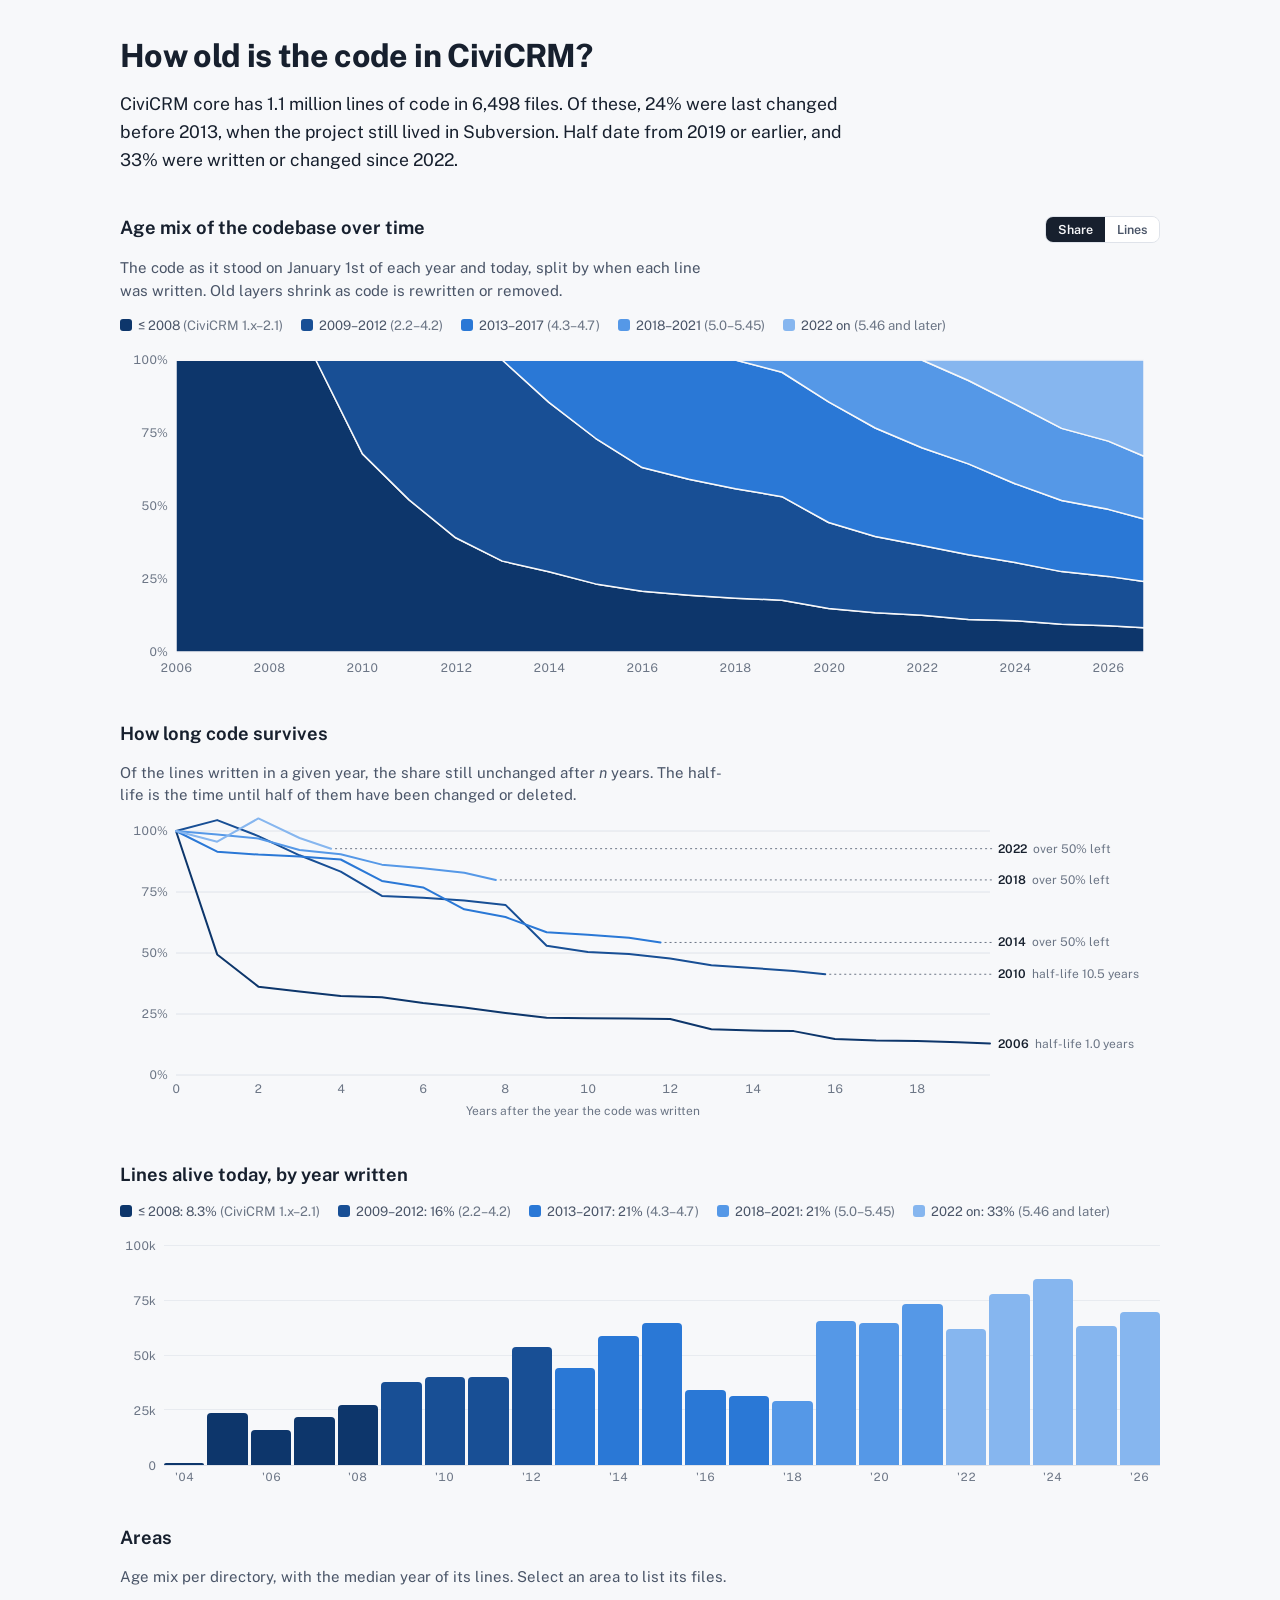
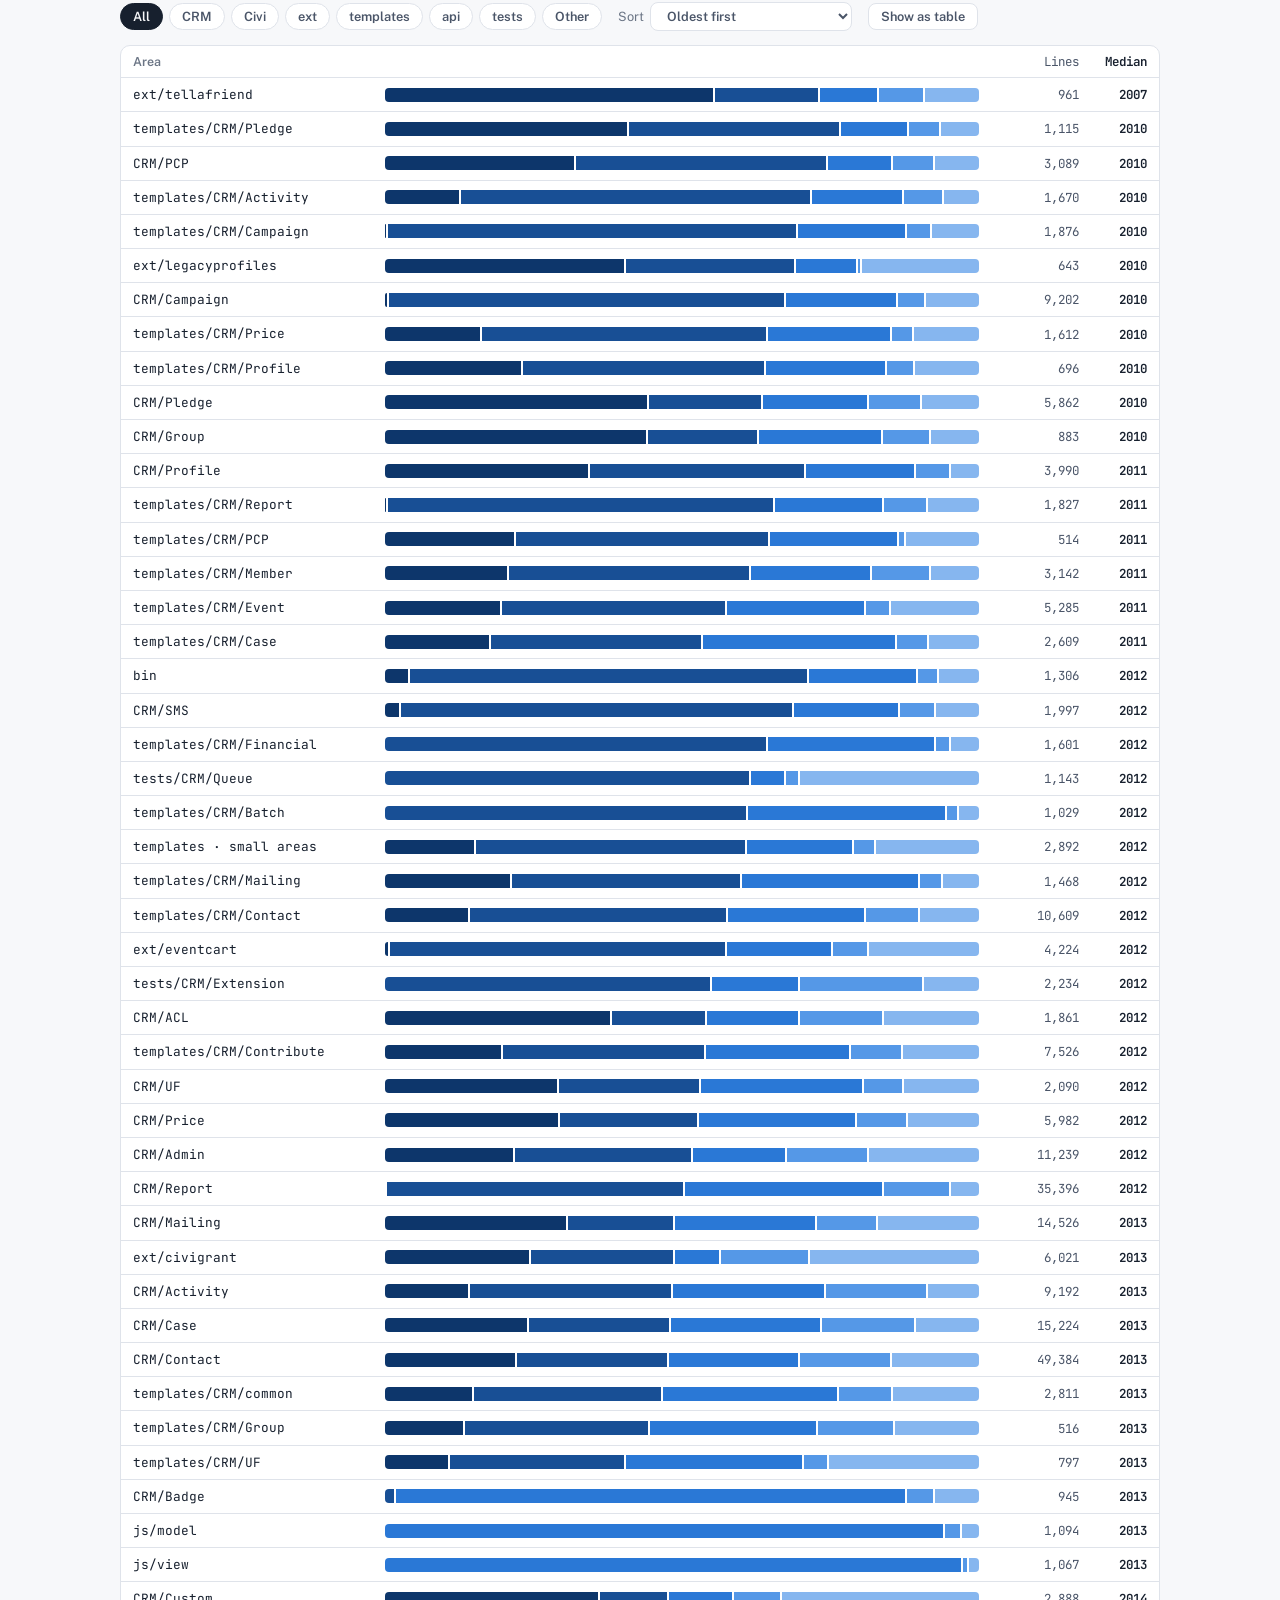
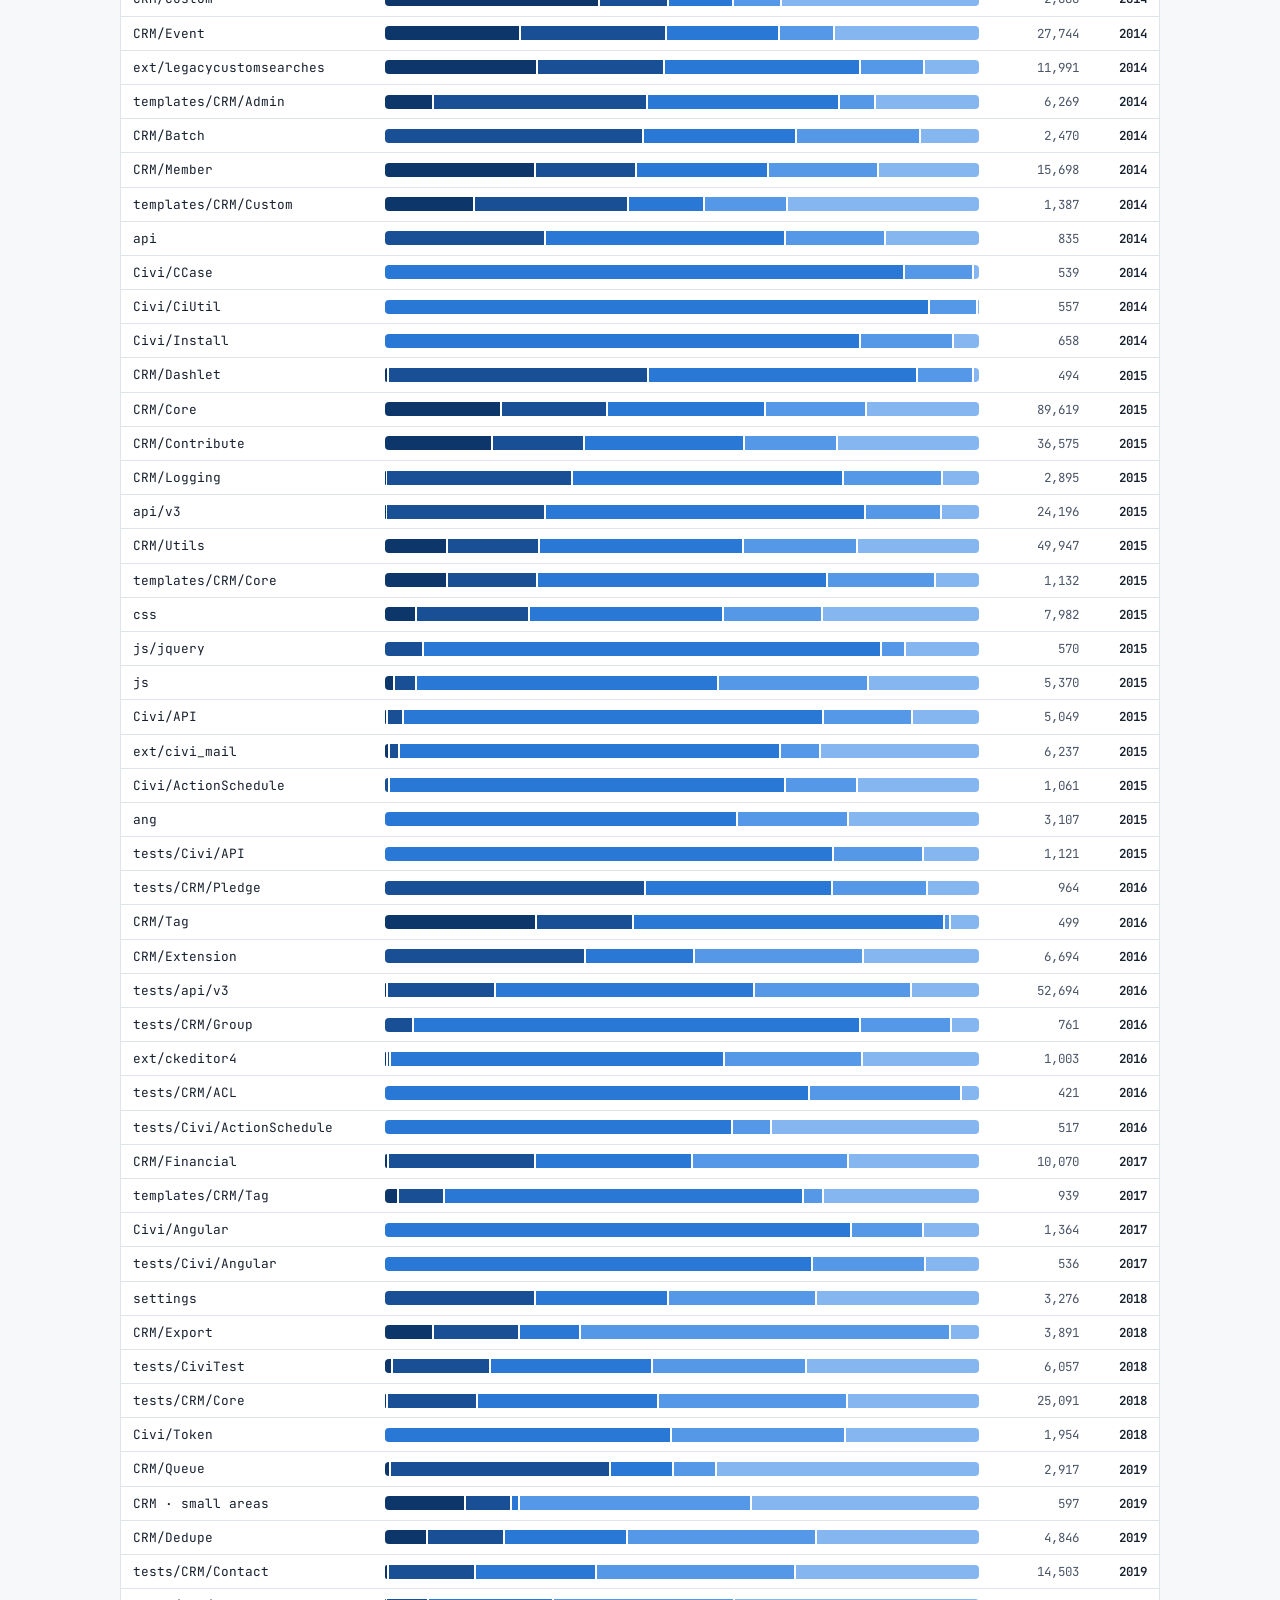
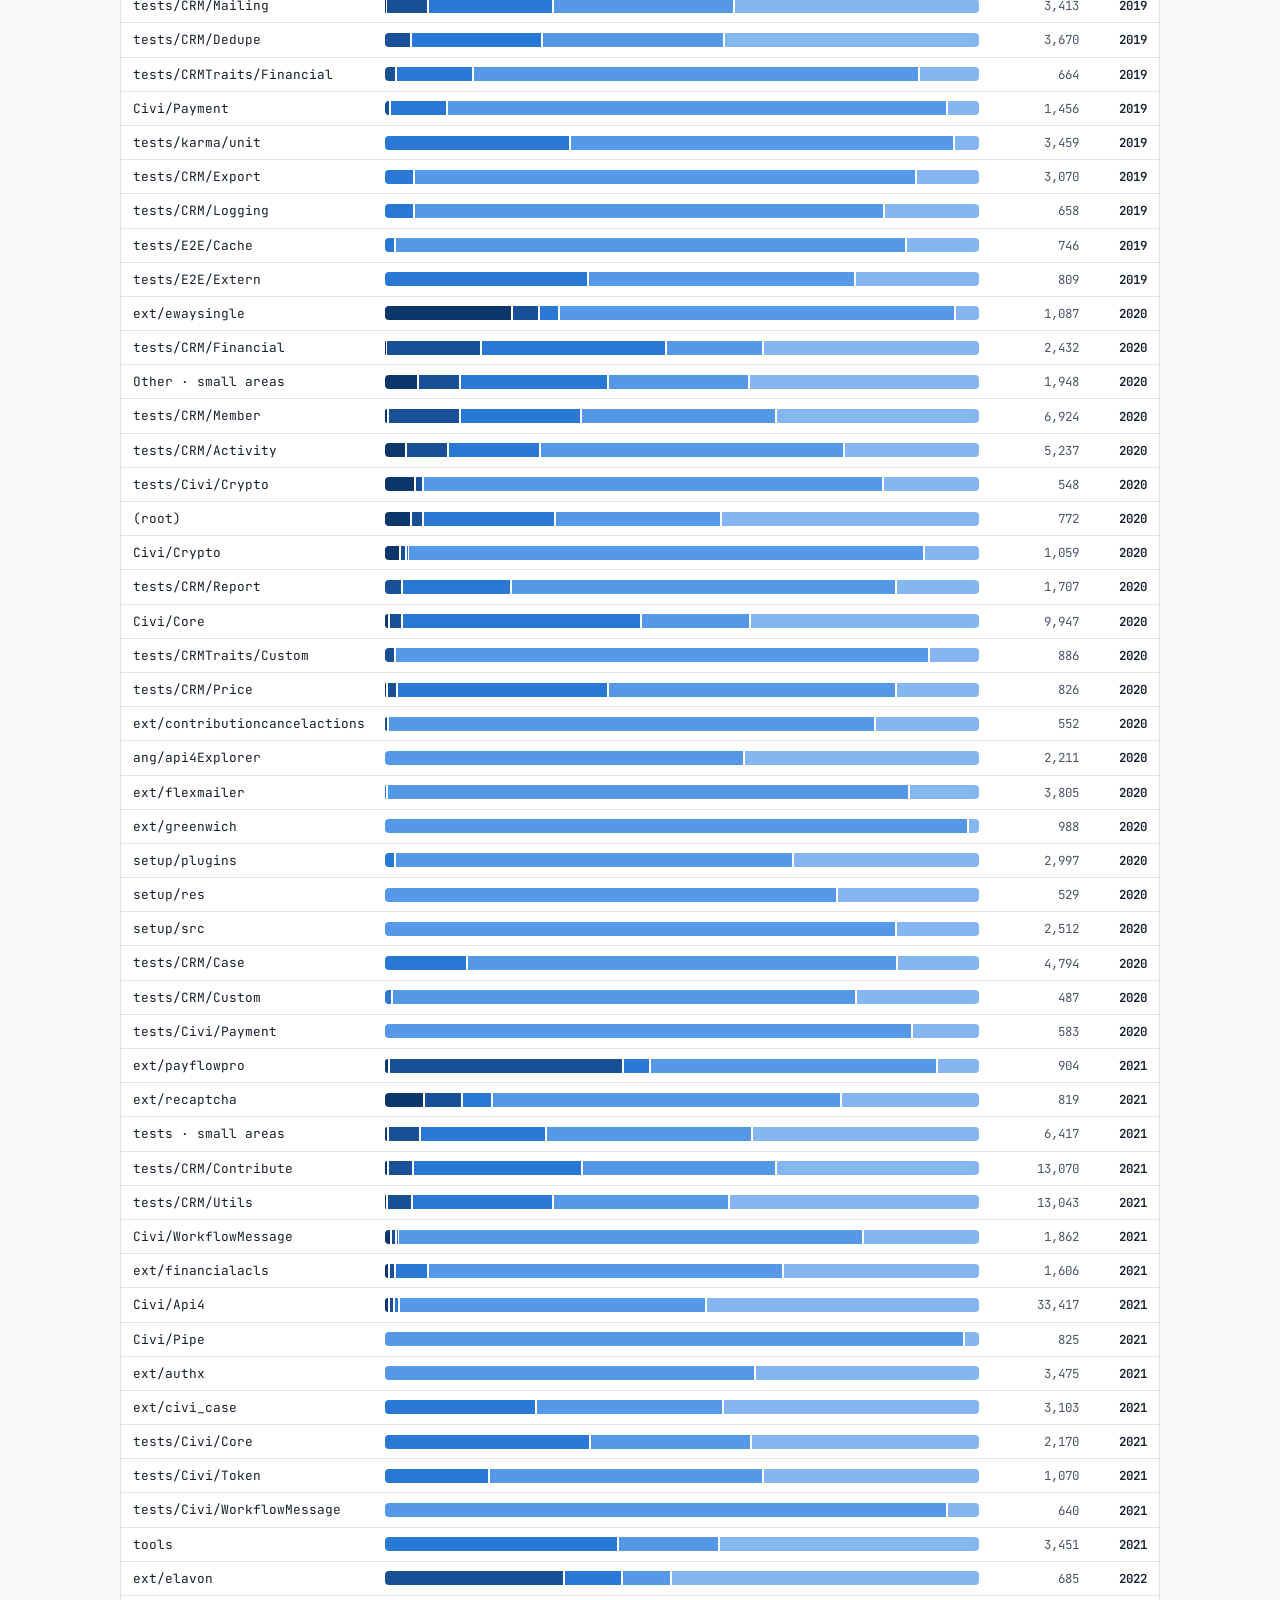
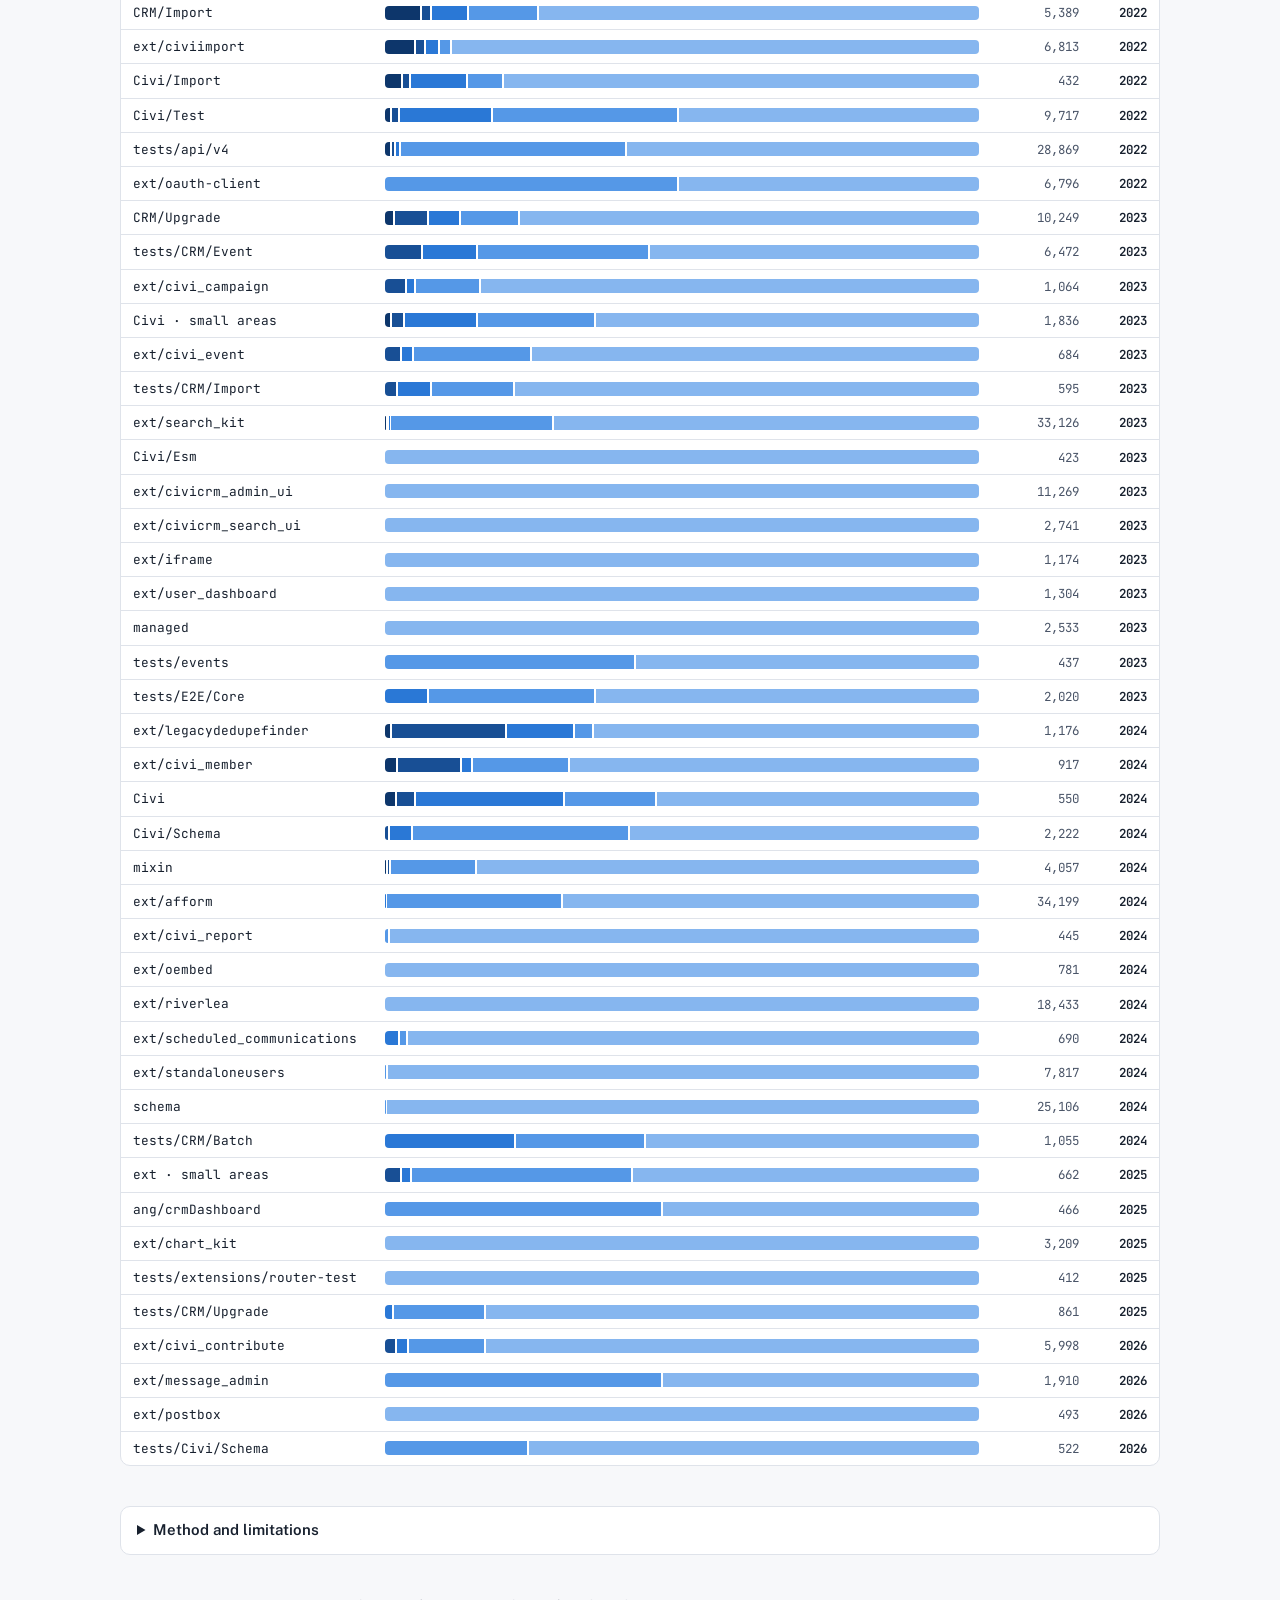
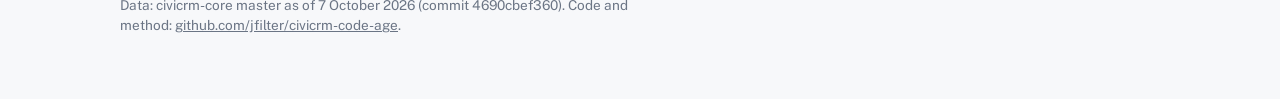
==== docs/index.html @ 92ba6876 "Exclude bundled and generated code, follow moved code, ignore version-header commits" ====
<!doctype html>
<html lang="en">
<head>
<meta charset="utf-8">
<meta name="viewport" content="width=device-width, initial-scale=1">
<title>CiviCRM Code Age</title>
<link rel="preconnect" href="https://fonts.googleapis.com">
<link rel="stylesheet" href="https://fonts.googleapis.com/css2?family=Public+Sans:wght@400;600;750&family=JetBrains+Mono:wght@400;600&display=swap">
<style>
/* Layout: one reading column; summary → age mix over time → survival → today's cohorts → per-area bars with file drilldown */
:root{
  --bg:#f7f8fa; --panel:#ffffff; --fg:#17202e; --fg2:#4a5568; --muted:#6b7585; --line:#dfe3ea; --hover:#eef2f8; --focus:#2a78d6;
  --b0:#0d366b; --b1:#184f95; --b2:#2a78d6; --b3:#5598e7; --b4:#86b6ef;
  --sans:"Public Sans",system-ui,-apple-system,"Segoe UI",sans-serif;
  --mono:"JetBrains Mono",ui-monospace,"SF Mono",Menlo,monospace;
}
@media (prefers-color-scheme:dark){:root:not([data-theme="light"]){
  --bg:#15171b; --panel:#1c1f24; --fg:#e8ebf0; --fg2:#b4bcc8; --muted:#8e97a4; --line:#30353d; --hover:#252a31; --focus:#86b6ef;
  --b0:#cde2fb; --b1:#86b6ef; --b2:#3987e5; --b3:#256abf; --b4:#184f95; color-scheme:dark}}
:root[data-theme="dark"]{
  --bg:#15171b; --panel:#1c1f24; --fg:#e8ebf0; --fg2:#b4bcc8; --muted:#8e97a4; --line:#30353d; --hover:#252a31; --focus:#86b6ef;
  --b0:#cde2fb; --b1:#86b6ef; --b2:#3987e5; --b3:#256abf; --b4:#184f95; color-scheme:dark}
*{box-sizing:border-box}
body{margin:0;background:var(--bg);color:var(--fg);font:15px/1.5 var(--sans);padding:32px 16px 64px}
main{max-width:1040px;margin:0 auto;display:grid;gap:40px}
h1{font-size:2rem;font-weight:750;letter-spacing:-.02em;margin:0;text-wrap:balance}
h2{font-size:1.15rem;font-weight:650;margin:0;text-wrap:balance}
p{margin:0;max-width:68ch;color:var(--fg2)}
.mono{font-family:var(--mono);font-size:.82rem}
header{display:grid;gap:10px}
.lede{font-size:1.1rem;line-height:1.6;color:var(--fg)}
.foot{font-size:.85rem;color:var(--muted)}
.foot a{color:inherit}
section{display:grid;gap:14px}
.sec-head{display:flex;flex-wrap:wrap;gap:10px 20px;align-items:baseline;justify-content:space-between}
.legend{display:flex;flex-wrap:wrap;gap:8px 18px;font-size:.82rem;color:var(--fg2)}
.legend i{display:inline-block;width:12px;height:12px;border-radius:3px;margin-right:6px;vertical-align:-1px}
.legend .q{color:var(--muted)}
/* svg charts */
.chart{position:relative;width:100%}
.chart svg{display:block;width:100%;height:auto;overflow:visible}
.chart text{font:12px var(--sans);font-variant-numeric:tabular-nums;fill:var(--muted)}
.chart .lab{font:600 12px var(--sans);fill:var(--fg)}
.chart .grid{stroke:var(--line);stroke-width:1}
.chart .axis{stroke:var(--line);stroke-width:1}
.chart .cross{stroke:var(--fg);stroke-width:1;opacity:.5}
.chart .hit{fill:transparent;cursor:crosshair}
.chart .hit:focus-visible{outline:none;stroke:var(--focus);stroke-width:2}
/* cohort columns */
.cols-wrap{overflow-x:auto}
.cols{display:grid;grid-template-columns:44px 1fr;min-width:560px;padding-top:10px}
.yaxis{position:relative;height:220px;font:.75rem var(--sans);font-variant-numeric:tabular-nums;color:var(--muted)}
.yaxis span{position:absolute;right:8px;transform:translateY(50%)}
.plot{position:relative;height:220px;display:flex;align-items:flex-end;gap:3px;border-bottom:1px solid var(--line)}
.plot .gl{position:absolute;left:0;right:0;border-top:1px solid var(--line);opacity:.6;pointer-events:none}
.col{flex:1;height:100%;display:flex;align-items:flex-end;position:relative}
.col div{width:100%;border-radius:4px 4px 0 0;min-height:1px}
.col:hover div,.col:focus-visible div{outline:2px solid var(--fg);outline-offset:1px}
.xaxis{grid-column:2;display:flex;gap:3px;font:.72rem var(--sans);font-variant-numeric:tabular-nums;color:var(--muted);padding-top:4px}
.xaxis span{flex:1;text-align:center}
/* controls */
.controls{display:flex;flex-wrap:wrap;gap:10px 16px;align-items:center}
.chips{display:flex;flex-wrap:wrap;gap:6px}
.chip,select,.toggle{font:600 .8rem var(--sans);border:1px solid var(--line);background:var(--panel);color:var(--fg2);border-radius:999px;padding:5px 12px;cursor:pointer}
select,.toggle{border-radius:8px}
.chip[aria-pressed="true"],.seg button[aria-pressed="true"]{background:var(--fg);color:var(--bg);border-color:var(--fg)}
.seg{display:inline-flex;border:1px solid var(--line);border-radius:8px;overflow:hidden}
.seg button{font:600 .78rem var(--sans);border:0;background:var(--panel);color:var(--fg2);padding:5px 12px;cursor:pointer}
button:focus-visible,select:focus-visible,.col:focus-visible{outline:2px solid var(--focus);outline-offset:2px}
label.ctl{font-size:.8rem;color:var(--muted);display:flex;gap:6px;align-items:center}
/* area rows */
.rows{display:grid;background:var(--panel);border:1px solid var(--line);border-radius:10px;overflow:hidden}
.row{display:grid;grid-template-columns:minmax(0,15rem) minmax(0,1fr) 5.5rem 3.5rem;gap:12px;align-items:center;padding:7px 12px;border:0;border-top:1px solid var(--line);background:none;color:inherit;font:inherit;text-align:left;cursor:pointer;width:100%}
.row:first-child{border-top:0}
.row:hover{background:var(--hover)}
.row .name{font-family:var(--mono);font-size:.8rem;overflow:hidden;text-overflow:ellipsis;white-space:nowrap}
.row .n,.row .med{font:.78rem var(--mono);color:var(--fg2);text-align:right;font-variant-numeric:tabular-nums}
.row .med{color:var(--fg);font-weight:600}
.head{cursor:default;font:600 .78rem var(--sans);color:var(--muted)}
.head:hover{background:none}
.bar{display:flex;gap:2px;height:14px;min-width:0}
.bar div{height:100%;min-width:0}
.bar div:first-child{border-radius:4px 0 0 4px}.bar div:last-child{border-radius:0 4px 4px 0}
.bar div:only-child{border-radius:4px}
.files{border-top:1px solid var(--line);padding:6px 12px 12px 24px;display:grid;gap:2px;background:var(--bg)}
.files .row{border:0;padding:3px 0;cursor:default;grid-template-columns:minmax(0,1fr) minmax(0,14rem) 5.5rem 3.5rem}
.files .row .bar{height:9px}
.files .note{font-size:.78rem;color:var(--muted);padding-top:4px}
table{border-collapse:collapse;width:100%;font-size:.82rem;background:var(--panel)}
.tbl{overflow-x:auto;border:1px solid var(--line);border-radius:10px}
th,td{padding:6px 10px;border-bottom:1px solid var(--line);text-align:right;font-variant-numeric:tabular-nums;white-space:nowrap}
th:first-child,td:first-child{text-align:left;font-family:var(--mono)}
th{font:600 .78rem var(--sans);color:var(--muted)}
#tip{position:fixed;z-index:10;pointer-events:none;background:var(--panel);color:var(--fg);border:1px solid var(--line);border-radius:8px;padding:8px 10px;font-size:.78rem;box-shadow:0 6px 24px rgb(0 0 0 / .18);max-width:300px}
#tip b{font-family:var(--mono)}
#tip .r{display:flex;justify-content:space-between;gap:14px;font-variant-numeric:tabular-nums}
#tip .r i{display:inline-block;width:9px;height:9px;border-radius:2px;margin-right:6px}
details{background:var(--panel);border:1px solid var(--line);border-radius:10px;padding:12px 16px}
summary{cursor:pointer;font-weight:600}
details ul{margin:10px 0 0;padding-left:18px;color:var(--fg2);display:grid;gap:6px;max-width:75ch}
details li{font-size:.88rem}
@media (max-width:640px){
  .row{grid-template-columns:minmax(0,1fr) 3.2rem;row-gap:4px}
  .row .bar{grid-column:1/-1;grid-row:2}
  .row .n{display:none}
  .head .bar{display:none}
  .files{padding-left:12px}
  .files .row{grid-template-columns:minmax(0,1fr) 3.2rem}
}
</style>
</head>
<body>
<main>
  <header>
    <h1>How old is the code in CiviCRM?</h1>
    <p class="lede" id="lede">Each line of CiviCRM core, dated by the year it was last changed.</p>
  </header>

  <section aria-labelledby="h-mix">
    <div class="sec-head">
      <h2 id="h-mix">Age mix of the codebase over time</h2>
      <div class="seg" role="group" aria-label="Scale">
        <button id="mix-share" aria-pressed="true">Share</button><button id="mix-abs" aria-pressed="false">Lines</button>
      </div>
    </div>
    <p>The code as it stood on January 1st of each year and today, split by when each line was written. Old layers shrink as code is rewritten or removed.</p>
    <div class="legend" id="legend-mix"></div>
    <div class="chart" id="mix"></div>
  </section>

  <section aria-labelledby="h-surv">
    <h2 id="h-surv">How long code survives</h2>
    <p>Of the lines written in a given year, the share still unchanged after <i>n</i> years. The half-life is the time until half of them have been changed or deleted.</p>
    <div class="chart" id="surv"></div>
  </section>

  <section aria-labelledby="h-cohort">
    <h2 id="h-cohort">Lines alive today, by year written</h2>
    <div class="legend" id="legend"></div>
    <div class="cols-wrap"><div class="cols" id="cols"></div></div>
  </section>

  <section aria-labelledby="h-areas">
    <h2 id="h-areas">Areas</h2>
    <p>Age mix per directory, with the median year of its lines. Select an area to list its files.</p>
    <div class="controls">
      <div class="chips" id="chips" role="group" aria-label="Area group"></div>
      <label class="ctl" for="sort">Sort
        <select id="sort">
          <option value="med">Oldest first</option>
          <option value="old">Largest share before 2013</option>
          <option value="n">Most lines</option>
          <option value="name">Name</option>
        </select>
      </label>
      <button class="toggle" id="view" aria-pressed="false">Show as table</button>
    </div>
    <div id="areas"></div>
  </section>

  <details>
    <summary>Method and limitations</summary>
    <ul id="method"></ul>
  </details>
  <p class="foot" id="foot"></p>
</main>
<div id="tip" hidden></div>

<script>
const BINS=[
  {lab:'≤ 2008',from:2004,to:2008,c:'--b0',note:'CiviCRM 1.x–2.1'},
  {lab:'2009–2012',from:2009,to:2012,c:'--b1',note:'2.2–4.2'},
  {lab:'2013–2017',from:2013,to:2017,c:'--b2',note:'4.3–4.7'},
  {lab:'2018–2021',from:2018,to:2021,c:'--b3',note:'5.0–5.45'},
  {lab:'2022 on',from:2022,to:2026,c:'--b4',note:'5.46 and later'}];
const SURV_COHORTS=[2006,2010,2014,2018,2022];
const fmt=n=>n.toLocaleString('en-US');
const pct=(a,b)=>b?(100*a/b).toLocaleString('en-US',{maximumFractionDigits:a/b<.1?1:0})+'%':'–';
const $=s=>document.querySelector(s);
const NS='http://www.w3.org/2000/svg';
const tip=$('#tip');
let Y0,STATE={group:'All',sort:'med',table:false,open:new Set(),mix:'share'};

const sum=a=>a.reduce((x,y)=>x+y,0);
function binsOf(ys){return BINS.map(b=>{let s=0;for(let y=b.from;y<=b.to;y++)s+=ys[y-Y0]||0;return s})}
function median(ys){const t=sum(ys);let acc=0;for(let i=0;i<ys.length;i++){acc+=ys[i];if(acc>=t/2)return Y0+i}return null}
function areaOf(p){
  const s=p.split('/');
  if(s[0]==='tests'){const r=s[1]==='phpunit'?s.slice(2):s.slice(1);return 'tests/'+(r.length>2?r.slice(0,2):r.slice(0,1)).join('/')}
  if(s[0]==='templates'&&s[1]==='CRM'&&s.length>3)return s.slice(0,3).join('/');
  if(s.length>2&&['CRM','Civi','ext','ang','js','api','css','xml','install','setup'].includes(s[0]))return s.slice(0,2).join('/');
  return s.length>1?s[0]:'(root)';
}
function groupOf(a){const g=a.split('/')[0];return ['CRM','Civi','ext','templates','api','tests'].includes(g)?g:'Other'}
function barHTML(bins,label){
  return '<div class="bar" aria-hidden="true">'+bins.map((v,i)=>v?`<div data-tip="${i}" data-label="${label}" style="flex:${v};background:var(${BINS[i].c})"></div>`:'').join('')+'</div>';
}
function el(tag,attrs,parent){const e=document.createElementNS(NS,tag);for(const k in attrs)e.setAttribute(k,attrs[k]);parent&&parent.appendChild(e);return e}
function showTip(html,x,y){tip.innerHTML=html;tip.hidden=false;const r=tip.getBoundingClientRect();
  tip.style.left=Math.max(8,Math.min(x+14,innerWidth-r.width-8))+'px';tip.style.top=(y+r.height+20>innerHeight?y-r.height-12:y+14)+'px'}
const swatch=i=>`<i style="background:var(${BINS[i].c})"></i>`;
const niceStep=(max,n)=>{const raw=max/n,p=10**Math.floor(Math.log10(raw));return [1,2,2.5,5,10].map(m=>m*p).find(s=>s>=raw)};

fetch('data.json').then(r=>r.json()).then(D=>{
  Y0=D.meta.y0;BINS[BINS.length-1].to=D.meta.y1;const NY=D.meta.y1-Y0+1;
  const all=Array(NY).fill(0),areas=new Map();
  for(const [p,ys] of D.files){
    ys.forEach((v,i)=>all[i]+=v);
    const a=areaOf(p);if(!areas.has(a))areas.set(a,{name:a,ys:Array(NY).fill(0),files:[]});
    const A=areas.get(a);ys.forEach((v,i)=>A.ys[i]+=v);A.files.push({p,ys});
  }
  const total=sum(all),allBins=binsOf(all);

  // intro and footer
  const asOf=new Date(D.meta.head[1]+'T00:00:00Z').toLocaleDateString('en-GB',{day:'numeric',month:'long',year:'numeric',timeZone:'UTC'});
  $('#lede').textContent=`CiviCRM core has ${(total/1e6).toLocaleString('en-US',{maximumFractionDigits:1})} million lines of code in ${fmt(D.files.length)} files. Of these, ${pct(allBins[0]+allBins[1],total)} were last changed before 2013, when the project still lived in Subversion. Half date from ${median(all)} or earlier, and ${pct(allBins[4],total)} were written or changed since 2022.`;
  $('#foot').innerHTML=`Data: civicrm-core ${D.meta.ref} as of ${asOf} (commit ${D.meta.head[0]}). Code and method: <a href="https://github.com/jfilter/civicrm-code-age">github.com/jfilter/civicrm-code-age</a>.`;
  const legend=vals=>BINS.map((b,i)=>`<span>${swatch(i)}${b.lab}${vals?': '+pct(vals[i],sum(vals)):''} <span class="q">(${b.note})</span></span>`).join('');
  $('#legend-mix').innerHTML=legend();
  $('#legend').innerHTML=legend(allBins);

  // ---- age mix over time: snapshots plus today
  const snaps=D.snapshots.map(s=>({label:s.date.slice(0,4),date:s.date,ys:s.ys})).concat([{label:'today',date:D.meta.head[1],ys:all}]);
  const dec=d=>{const [y,m,dd]=d.split('-').map(Number);return y+(m-1)/12+(dd-1)/365};
  for(const s of snaps){s.x=dec(s.date);s.bins=binsOf(s.ys);s.n=sum(s.ys)}
  function drawMix(){
    const host=$('#mix');host.innerHTML='';
    const W=Math.max(300,host.clientWidth),narrow=W<600,H=narrow?240:330,L=narrow?40:56,R=16,T=10,B=28,share=STATE.mix==='share';
    const svg=el('svg',{viewBox:`0 0 ${W} ${H}`,role:'img','aria-label':'Stacked area chart of code lines by age band at each yearly snapshot'},host);
    const x0=snaps[0].x,x1=snaps[snaps.length-1].x,X=x=>L+(x-x0)/(x1-x0)*(W-L-R);
    const maxN=Math.max(...snaps.map(s=>s.n)),top=share?1:Math.ceil(maxN/niceStep(maxN,5))*niceStep(maxN,5);
    const Y=v=>H-B-v/top*(H-B-T);
    const step=share?.25:niceStep(maxN,5);
    for(let v=0;v<=top+1e-9;v+=step){el('line',{x1:L,x2:W-R,y1:Y(v),y2:Y(v),class:'grid'},svg);
      el('text',{x:L-8,y:Y(v)+4,'text-anchor':'end'},svg).textContent=share?Math.round(v*100)+'%':(v?fmt(v/1000)+'k':'0')}
    for(let y=Math.ceil(x0);y<=Math.floor(x1);y+=narrow?5:2)el('text',{x:X(y),y:H-8,'text-anchor':'middle'},svg).textContent=y;
    const base=snaps.map(()=>0);
    BINS.forEach((b,i)=>{
      const lo=base.slice(),hi=snaps.map((s,j)=>base[j]+(share?s.bins[i]/s.n:s.bins[i]));
      const d='M'+snaps.map((s,j)=>`${X(s.x)},${Y(hi[j])}`).join('L')+'L'+snaps.map((s,j)=>`${X(s.x)},${Y(lo[j])}`).reverse().join('L')+'Z';
      el('path',{d,fill:`var(${b.c})`,stroke:'var(--bg)','stroke-width':1.5,'stroke-linejoin':'round'},svg);
      hi.forEach((v,j)=>base[j]=v)});
    const cross=el('line',{y1:T,y2:H-B,class:'cross',visibility:'hidden'},svg);
    snaps.forEach((s,j)=>{
      const a=j?(X(snaps[j-1].x)+X(s.x))/2:L,b=j<snaps.length-1?(X(s.x)+X(snaps[j+1].x))/2:W-R;
      const hit=el('rect',{x:a,y:T,width:b-a,height:H-B-T,class:'hit',tabindex:0,'aria-label':`${s.date}: ${fmt(s.n)} lines`},svg);
      const show=(cx,cy)=>{cross.setAttribute('x1',X(s.x));cross.setAttribute('x2',X(s.x));cross.setAttribute('visibility','visible');
        showTip(`<b>${s.label==='today'?'Today, '+s.date:s.date}</b><div class="r"><span>All lines</span><span>${fmt(s.n)}</span></div>`+
          BINS.map((b,i)=>({b,i})).reverse().filter(({i})=>s.bins[i]).map(({b,i})=>`<div class="r"><span>${swatch(i)}${b.lab}</span><span>${fmt(s.bins[i])} · ${pct(s.bins[i],s.n)}</span></div>`).join(''),cx,cy)};
      hit.addEventListener('pointermove',e=>show(e.clientX,e.clientY));
      hit.addEventListener('focus',()=>{const r=hit.getBoundingClientRect();show(r.left+r.width/2,r.top+40)});
      const hide=()=>{cross.setAttribute('visibility','hidden');tip.hidden=true};
      hit.addEventListener('pointerleave',hide);hit.addEventListener('blur',hide)});
  }
  for(const [id,mode] of [['#mix-share','share'],['#mix-abs','abs']])$(id).onclick=()=>{STATE.mix=mode;$('#mix-share').setAttribute('aria-pressed',mode==='share');$('#mix-abs').setAttribute('aria-pressed',mode==='abs');drawMix()};
  drawMix();

  // ---- survival: per cohort, lines still present relative to the first snapshot after the cohort year
  const curves=SURV_COHORTS.map(c=>{
    const i0=snaps.findIndex(s=>s.x>=c+1);if(i0<0)return null;
    const n0=snaps[i0].ys[c-Y0];if(!n0)return null;
    const pts=snaps.slice(i0).map(s=>({t:s.x-(c+1),v:s.ys[c-Y0]/n0,n:s.ys[c-Y0],date:s.date}));
    let half=null;for(let k=1;k<pts.length;k++)if(pts[k].v<.5){const a=pts[k-1],b=pts[k];half=a.t+(a.v-.5)/(a.v-b.v)*(b.t-a.t);break}
    return {c,n0,pts,half,bin:BINS.findIndex(b=>c>=b.from&&c<=b.to)}}).filter(Boolean);
  function drawSurv(){
    const host=$('#surv');host.innerHTML='';
    const W=Math.max(300,host.clientWidth),narrow=W<600,H=narrow?240:300,L=narrow?40:56,R=narrow?92:170,T=10,B=46,tMax=Math.max(...curves.flatMap(c=>c.pts.map(p=>p.t)));
    const svg=el('svg',{viewBox:`0 0 ${W} ${H}`,role:'img','aria-label':'Line chart of the share of each cohort still unchanged over the years'},host);
    const X=t=>L+t/tMax*(W-L-R),Y=v=>H-B-v*(H-B-T);
    for(let v=0;v<=1;v+=.25){el('line',{x1:L,x2:W-R,y1:Y(v),y2:Y(v),class:'grid'},svg);el('text',{x:L-8,y:Y(v)+4,'text-anchor':'end'},svg).textContent=v*100+'%'}
    for(let t=0;t<=tMax;t+=narrow?5:2)el('text',{x:X(t),y:H-B+18,'text-anchor':'middle'},svg).textContent=t;
    el('text',{x:(L+W-R)/2,y:H-6,'text-anchor':'middle'},svg).textContent='Years after the year the code was written';
    const ends=[];
    for(const c of curves){
      el('path',{d:'M'+c.pts.map(p=>`${X(p.t)},${Y(p.v)}`).join('L'),fill:'none',stroke:`var(${BINS[c.bin].c})`,'stroke-width':2,'stroke-linejoin':'round','stroke-linecap':'round'},svg);
      const last=c.pts[c.pts.length-1];ends.push({c,y:Y(last.v),x:X(last.t)});
      for(const p of c.pts){const dot=el('circle',{cx:X(p.t),cy:Y(p.v),r:7,class:'hit',tabindex:0,'aria-label':`${c.c} cohort on ${p.date}: ${pct(p.v,1)} left`},svg);
        const show=(x,y)=>showTip(`<b>Written in ${c.c}</b><div class="r"><span>${p.date}</span><span>${pct(p.v,1)} left</span></div><div class="r"><span>Lines</span><span>${fmt(p.n)} of ${fmt(c.n0)}</span></div>`,x,y);
        dot.addEventListener('pointermove',e=>show(e.clientX,e.clientY));dot.addEventListener('focus',()=>{const r=dot.getBoundingClientRect();show(r.left,r.top)});
        dot.addEventListener('pointerleave',()=>tip.hidden=true);dot.addEventListener('blur',()=>tip.hidden=true)}
    }
    // direct labels at line ends, nudged apart vertically
    ends.sort((a,b)=>a.y-b.y);for(let k=1;k<ends.length;k++)if(ends[k].y-ends[k-1].y<15)ends[k].y=ends[k-1].y+15;
    for(const e of ends){const lx=W-R+8;if(lx-e.x>12)el('line',{x1:e.x+4,x2:lx-4,y1:Y(e.c.pts[e.c.pts.length-1].v),y2:e.y,stroke:'var(--muted)','stroke-width':1,'stroke-dasharray':'2 3'},svg);
      const t=el('text',{x:lx,y:e.y+4,class:'lab'},svg);t.textContent=`${e.c.c}`;
      const s=el('tspan',{dx:6},t);s.textContent=e.c.half!=null?`${narrow?'':'half-life '}${e.c.half.toFixed(1)} ${narrow?'y':'years'}`:narrow?'> 50%':'over 50% left';s.setAttribute('style','font-weight:400;fill:var(--muted)')}
  }
  drawSurv();
  let lastW=0;new ResizeObserver(([e])=>{const w=Math.round(e.contentRect.width);if(w!==lastW){lastW=w;drawMix();drawSurv()}}).observe($('#mix'));

  // ---- today's cohort columns
  const max=Math.max(...all),cstep=niceStep(max,4),top=Math.ceil(max/cstep)*cstep;
  let ya='',g='';for(let v=0;v<=top;v+=cstep){ya+=`<span style="bottom:${100*v/top}%">${v?fmt(v/1000)+'k':'0'}</span>`;if(v)g+=`<div class="gl" style="bottom:${100*v/top}%"></div>`}
  const binIdx=yr=>BINS.findIndex(b=>yr>=b.from&&yr<=b.to);
  $('#cols').innerHTML=`<div class="yaxis" aria-hidden="true">${ya}</div><div class="plot" role="img" aria-label="Column chart: lines alive today by year written">${g}`+
    all.map((v,i)=>`<div class="col" tabindex="0" data-year="${Y0+i}" aria-label="${Y0+i}: ${fmt(v)} lines"><div style="height:${100*v/top}%;background:var(${BINS[binIdx(Y0+i)].c})"></div></div>`).join('')+
    `</div><div class="xaxis" aria-hidden="true">${all.map((_,i)=>`<span>${(Y0+i)%2===0?"'"+String(Y0+i).slice(2):''}</span>`).join('')}</div>`;

  // ---- areas; small ones fold into one row per group so the list stays scannable
  const MIN=400,list=[],small=new Map();
  for(const A of areas.values()){const n=sum(A.ys);
    if(n>=MIN)list.push(A);else{const g=groupOf(A.name),k=g+' · small areas';
      if(!small.has(k))small.set(k,{name:k,ys:Array(NY).fill(0),files:[],group:g});
      const S=small.get(k);A.ys.forEach((v,i)=>S.ys[i]+=v);S.files.push(...A.files)}}
  list.push(...small.values());
  for(const A of list){A.n=sum(A.ys);A.bins=binsOf(A.ys);A.med=median(A.ys);A.group=A.group||groupOf(A.name);A.old=(A.bins[0]+A.bins[1])/A.n;
    for(const f of A.files){f.n=sum(f.ys);f.bins=binsOf(f.ys);f.med=median(f.ys)}}
  const groups=['All','CRM','Civi','ext','templates','api','tests','Other'];
  $('#chips').innerHTML=groups.map(g=>`<button class="chip" data-g="${g}" aria-pressed="${g===STATE.group}">${g}</button>`).join('');
  $('#chips').onclick=e=>{const b=e.target.closest('.chip');if(!b)return;STATE.group=b.dataset.g;document.querySelectorAll('.chip').forEach(c=>c.setAttribute('aria-pressed',c===b));render()};
  $('#sort').onchange=e=>{STATE.sort=e.target.value;render()};
  $('#view').onclick=e=>{STATE.table=!STATE.table;e.target.setAttribute('aria-pressed',STATE.table);e.target.textContent=STATE.table?'Show as bars':'Show as table';render()};
  function sorted(){
    const L=list.filter(A=>STATE.group==='All'||A.group===STATE.group);
    return L.sort({med:(a,b)=>a.med-b.med||b.old-a.old,old:(a,b)=>b.old-a.old,n:(a,b)=>b.n-a.n,name:(a,b)=>a.name.localeCompare(b.name)}[STATE.sort]);
  }
  function render(){
    const L=sorted(),host=$('#areas');
    if(STATE.table){
      host.innerHTML=`<div class="tbl"><table><thead><tr><th>Area</th><th>Lines</th>${BINS.map(b=>`<th>${b.lab}</th>`).join('')}<th>Median</th></tr></thead><tbody>`+
        L.map(A=>`<tr><td>${A.name}</td><td>${fmt(A.n)}</td>${A.bins.map(v=>`<td>${pct(v,A.n)}</td>`).join('')}<td>${A.med}</td></tr>`).join('')+'</tbody></table></div>';
      return;
    }
    host.innerHTML='<div class="rows"><div class="row head" aria-hidden="true"><span>Area</span><span class="bar"></span><span class="n">Lines</span><span class="med">Median</span></div>'+
      L.map(A=>{const open=STATE.open.has(A.name);
        return `<button class="row" aria-expanded="${open}" data-a="${A.name}"><span class="name" title="${A.name}">${A.name}</span>${barHTML(A.bins,A.name)}<span class="n">${fmt(A.n)}</span><span class="med">${A.med}</span></button>`+(open?filesHTML(A):'')}).join('')+'</div>';
  }
  function filesHTML(A){
    const F=[...A.files].filter(f=>f.n).sort((a,b)=>a.med-b.med||b.n-a.n),shown=F.slice(0,60);
    return '<div class="files">'+shown.map(f=>`<div class="row"><span class="name" title="${f.p}">${f.p}</span>${barHTML(f.bins,f.p)}<span class="n">${fmt(f.n)}</span><span class="med">${f.med}</span></div>`).join('')+
      `<div class="note">${F.length>shown.length?`The ${shown.length} oldest of ${fmt(F.length)} files.`:`${fmt(F.length)} files.`}</div></div>`;
  }
  $('#areas').onclick=e=>{const r=e.target.closest('button.row');if(!r)return;const a=r.dataset.a;STATE.open.has(a)?STATE.open.delete(a):STATE.open.add(a);render();
    const again=document.querySelector(`button.row[data-a="${CSS.escape(a)}"]`);again&&again.focus()};
  render();

  // tooltips for bar segments and cohort columns
  const lookup=label=>{for(const A of list){if(A.name===label)return A;const f=A.files.find(f=>f.p===label);if(f)return f}};
  document.addEventListener('pointermove',e=>{
    const seg=e.target.closest('[data-tip]'),col=e.target.closest('.col');
    if(seg){const O=lookup(seg.dataset.label),i=+seg.dataset.tip,b=BINS[i];
      const yrs=[];for(let y=b.from;y<=b.to;y++)if(O.ys[y-Y0])yrs.push(`<div class="r"><span>${y}</span><span>${fmt(O.ys[y-Y0])}</span></div>`);
      showTip(`<b>${seg.dataset.label}</b><div class="r" style="margin-top:4px"><span>${swatch(i)}${b.lab}</span><span>${fmt(O.bins[i])} · ${pct(O.bins[i],O.n)}</span></div>${yrs.join('')}`,e.clientX,e.clientY)}
    else if(col){const yr=+col.dataset.year;showTip(`<b>${yr}</b><div class="r"><span>Lines</span><span>${fmt(all[yr-Y0])}</span></div><div class="r"><span>Share</span><span>${pct(all[yr-Y0],total)}</span></div>`,e.clientX,e.clientY)}
    else if(!e.target.closest('.hit'))tip.hidden=true});
  document.addEventListener('focusin',e=>{const col=e.target.closest('.col');if(!col)return;const r=col.getBoundingClientRect(),yr=+col.dataset.year;
    showTip(`<b>${yr}</b><div class="r"><span>Lines</span><span>${fmt(all[yr-Y0])}</span></div>`,r.left,r.top-40)});
  document.addEventListener('focusout',e=>{if(e.target.closest('.col'))tip.hidden=true});

  // method
  $('#method').innerHTML=[
    `<span class="mono">git blame -w -C</span> on <span class="mono">${D.meta.ref}</span> for ${fmt(D.files.length)} files (PHP, Smarty, JS/TS, HTML, CSS/SCSS). A line's year is the author date of the commit that last changed it, so a 2008 line edited by one character in 2023 counts as 2023. Code moved between files keeps its age when its source file changed in the same commit, as in splits and renames; a copy out of an untouched file counts as new.`,
    `The age mix over time repeats the same blame on the last commit before January 1st of every year from ${D.snapshots.length?D.snapshots[0].date.slice(0,4):'–'}.`,
    `civicrm-core's git history starts on 2013-02-28 with "Import from SVN". The older history comes from the archive <span class="mono">civicrm/civicrm-svn</span> (branch master), grafted under the import commit. Its tip differs from the import by 57 lines.`,
    `SVN branches appear as "svn merge" commits, so work from feature and release branches counts with the merge date, weeks to months after it was written.`,
    `Excluded: data and generated code (<span class="mono">sql/</span>, <span class="mono">xml/templates/</span>, <span class="mono">DAO/</span> directories, civix and schema-structure files, JSON, minified files), in SVN-era snapshots the CMS modules and design mockups that left the repository by 2013 (<span class="mono">drupal/</span>, <span class="mono">joomla/</span>, <span class="mono">WordPress/</span>, <span class="mono">standalone/</span>, <span class="mono">mockups/</span>, and similar), and bundled third-party code: <span class="mono">packages/</span> and <span class="mono">PEAR/</span>, the jscalendar date picker in <span class="mono">js/</span> until 2009 and a SugarCRM serializer in <span class="mono">extern/</span>. Files with third-party licence headers that remain make up about 0.2% of today's lines. <a href="https://github.com/jfilter/civicrm-code-age#excluded-bundled-code">Full list with sizes</a>.`,
    `Code imported from other repositories counts with its import date: APIv4 2019, civicrm-setup 2020, Flexmailer 2020, RiverLea 2022 and the schema conversion to <span class="mono">*.entityType.php</span> 2024. These areas look younger than they are.`,
    `Survival counts a line as gone once it is changed or deleted. A cohort's starting size is its line count on the January 1st after its year. The 2006 cohort drops sharply in 2007, when the Quest code (about 50,000 changed lines) moved to its own repository.`,
    `Areas below ${fmt(MIN)} lines are folded into one "small areas" row per group.`,
    `${D.meta.ignored.length} mechanical mass commits (reformatting, short array syntax, licence, copyright and version headers, type hints, phpcs) are skipped with <span class="mono">--ignore-revs</span>, so their lines count for the commit before:<ul>`+[...D.meta.ignored].sort((a,b)=>a[1].localeCompare(b[1])).map(([h,d,s])=>`<li><span class="mono">${h}</span> ${d} ${s.replace(/</g,'&lt;')}</li>`).join('')+'</ul>'
  ].map(t=>`<li>${t}</li>`).join('');
}).catch(err=>{$('#areas').innerHTML=`<p>The data could not be loaded: ${err.message}</p>`});
</script>
</body>
</html>
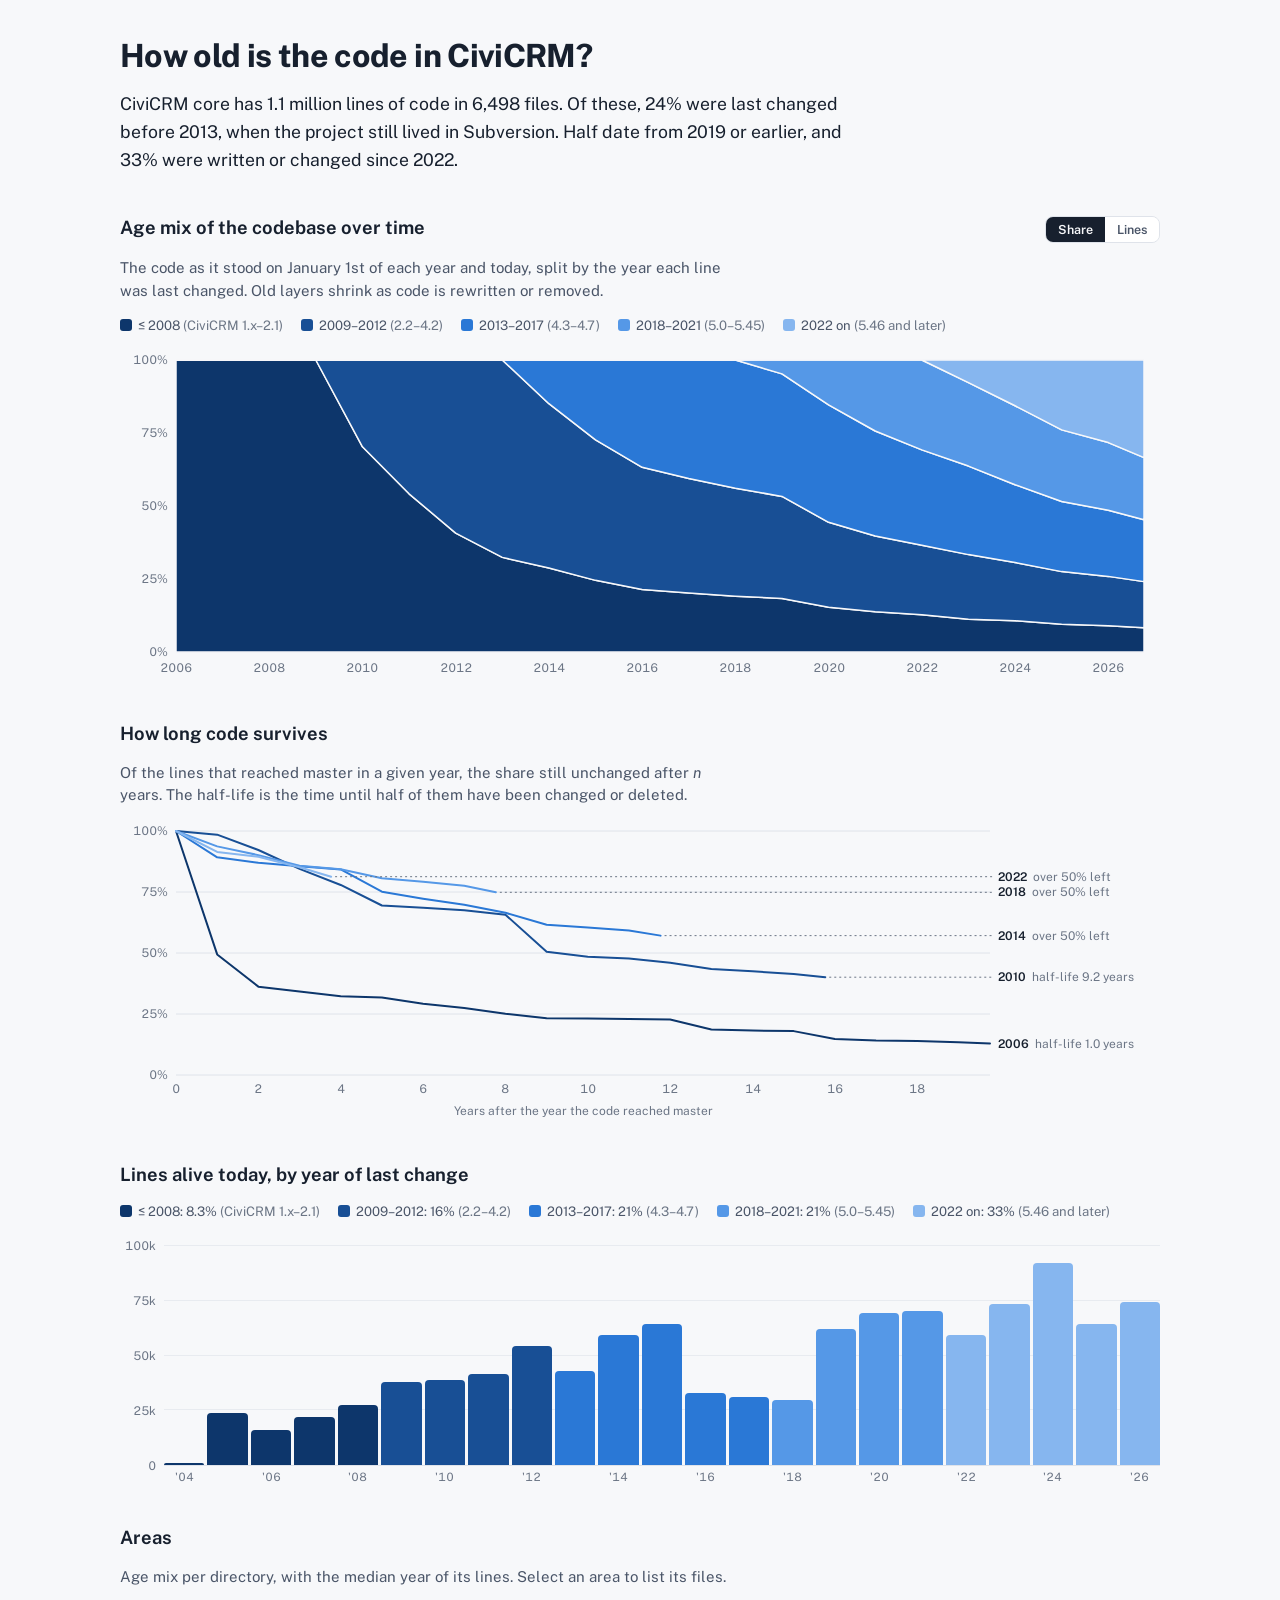
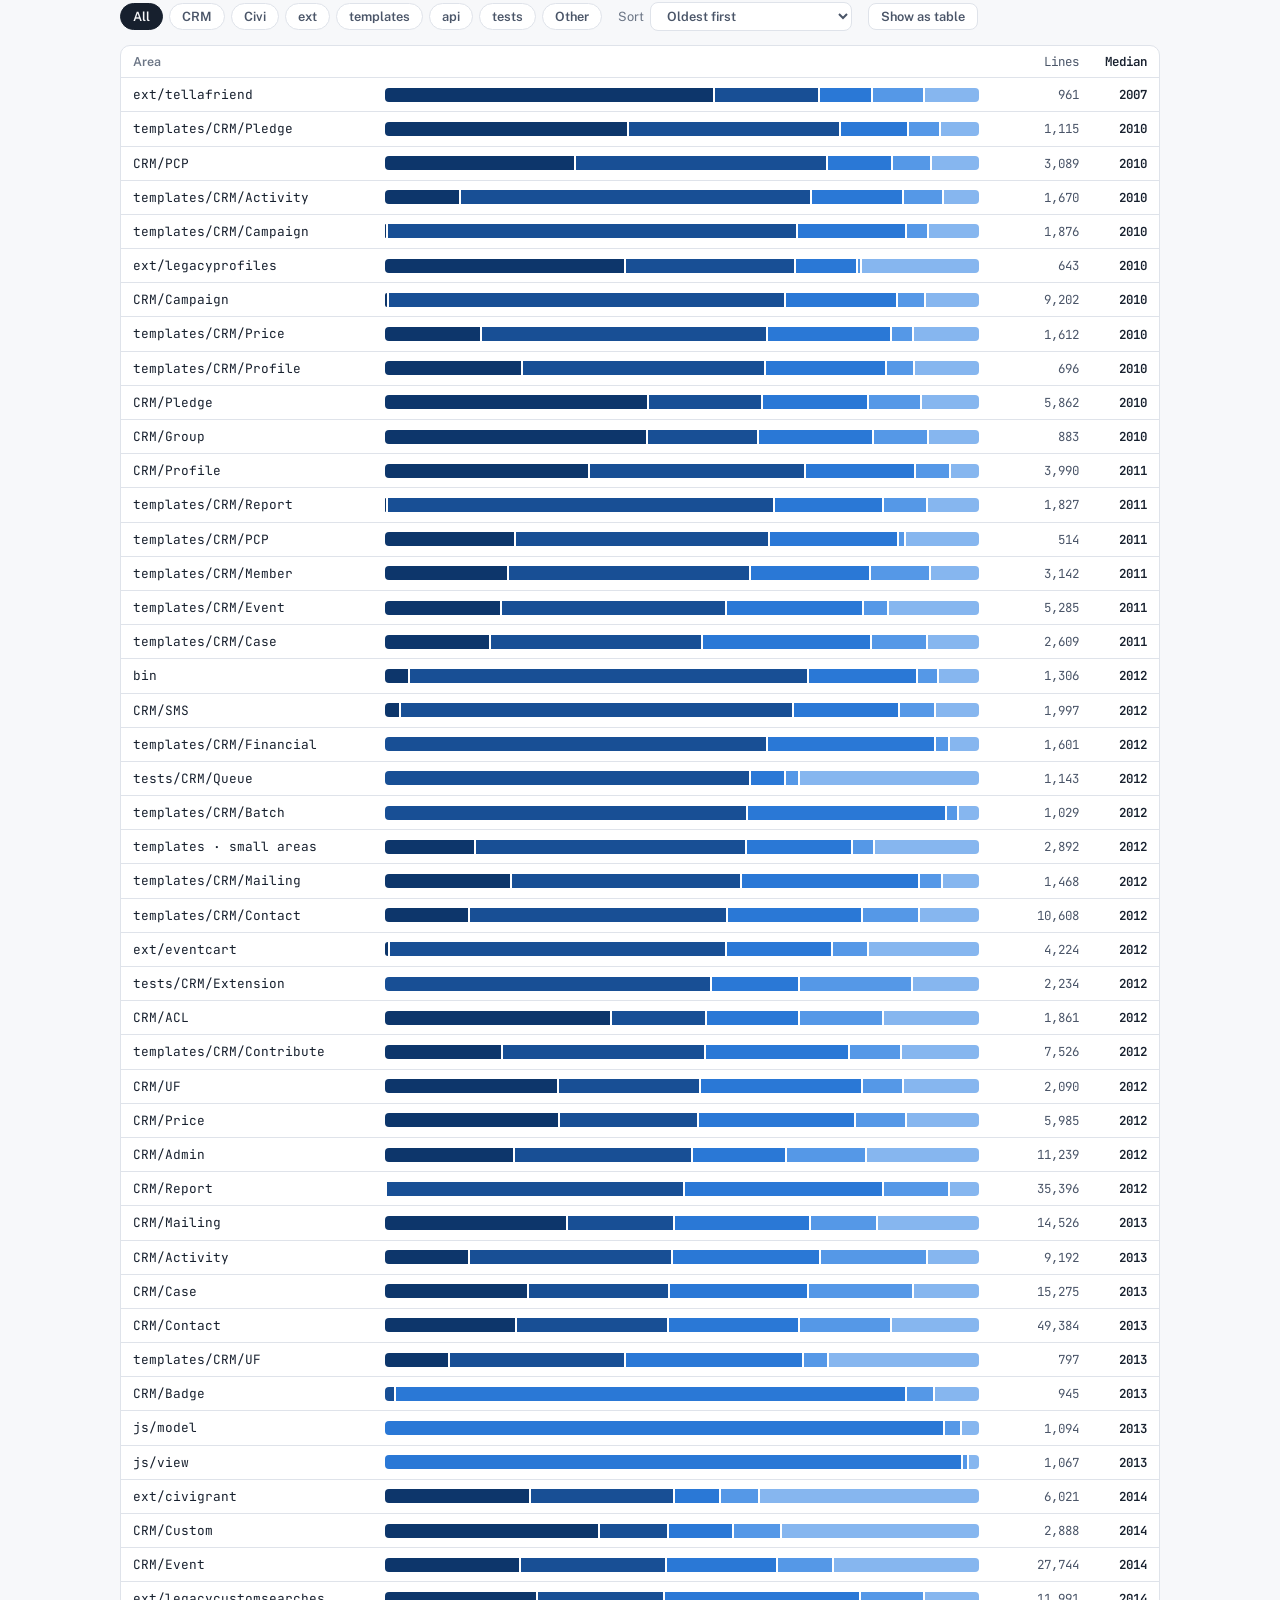
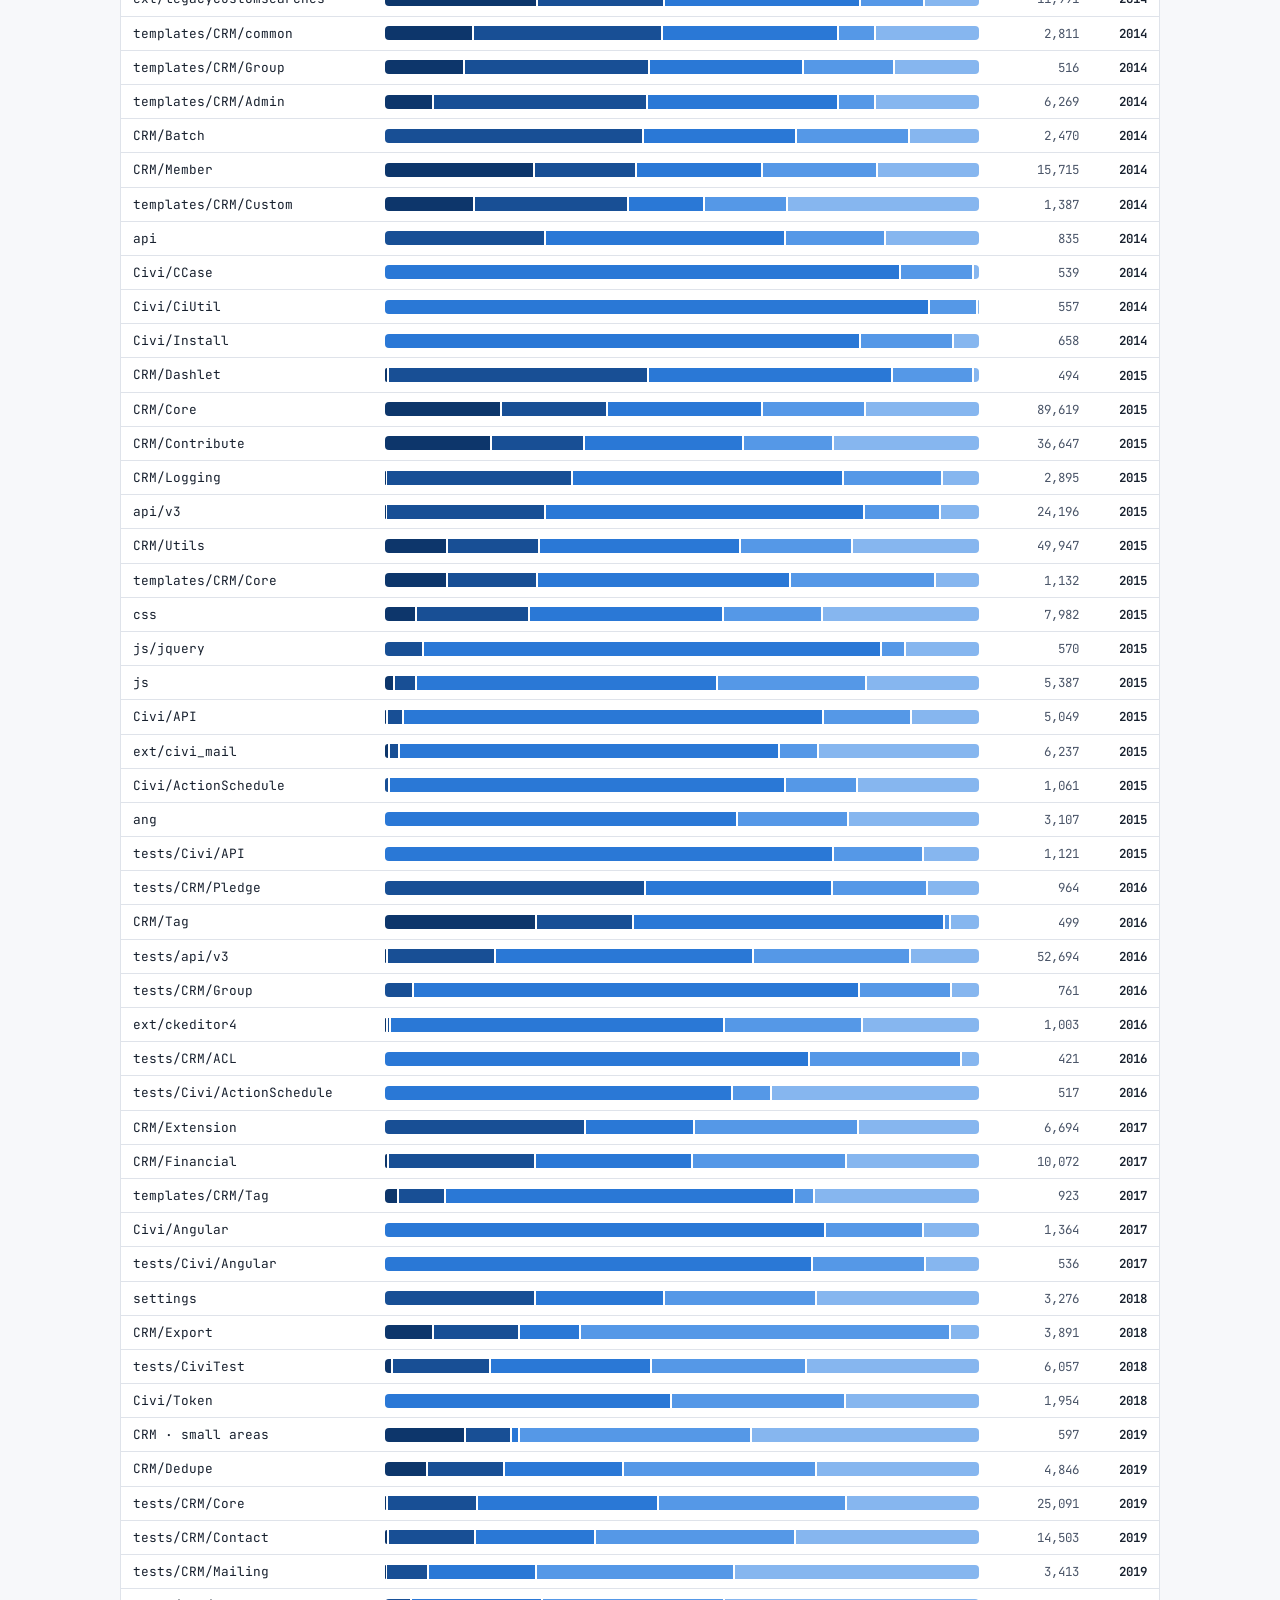
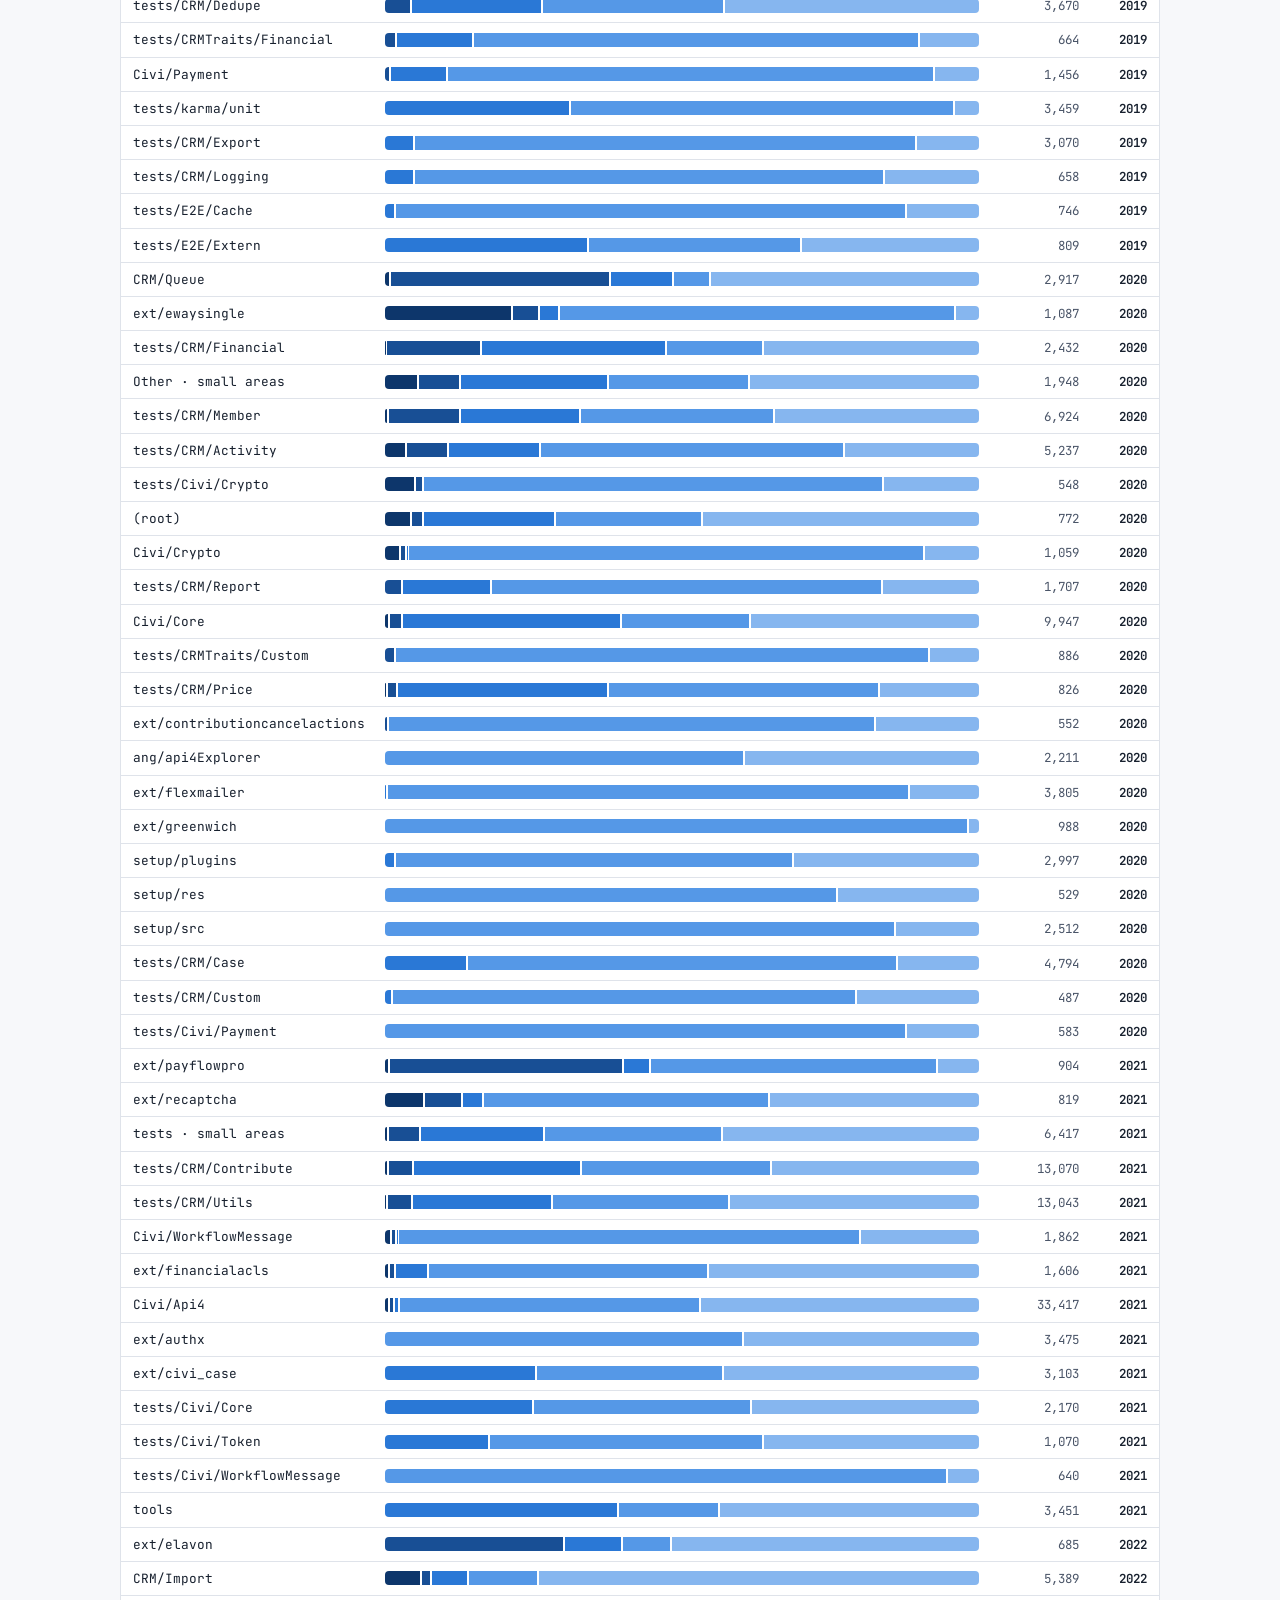
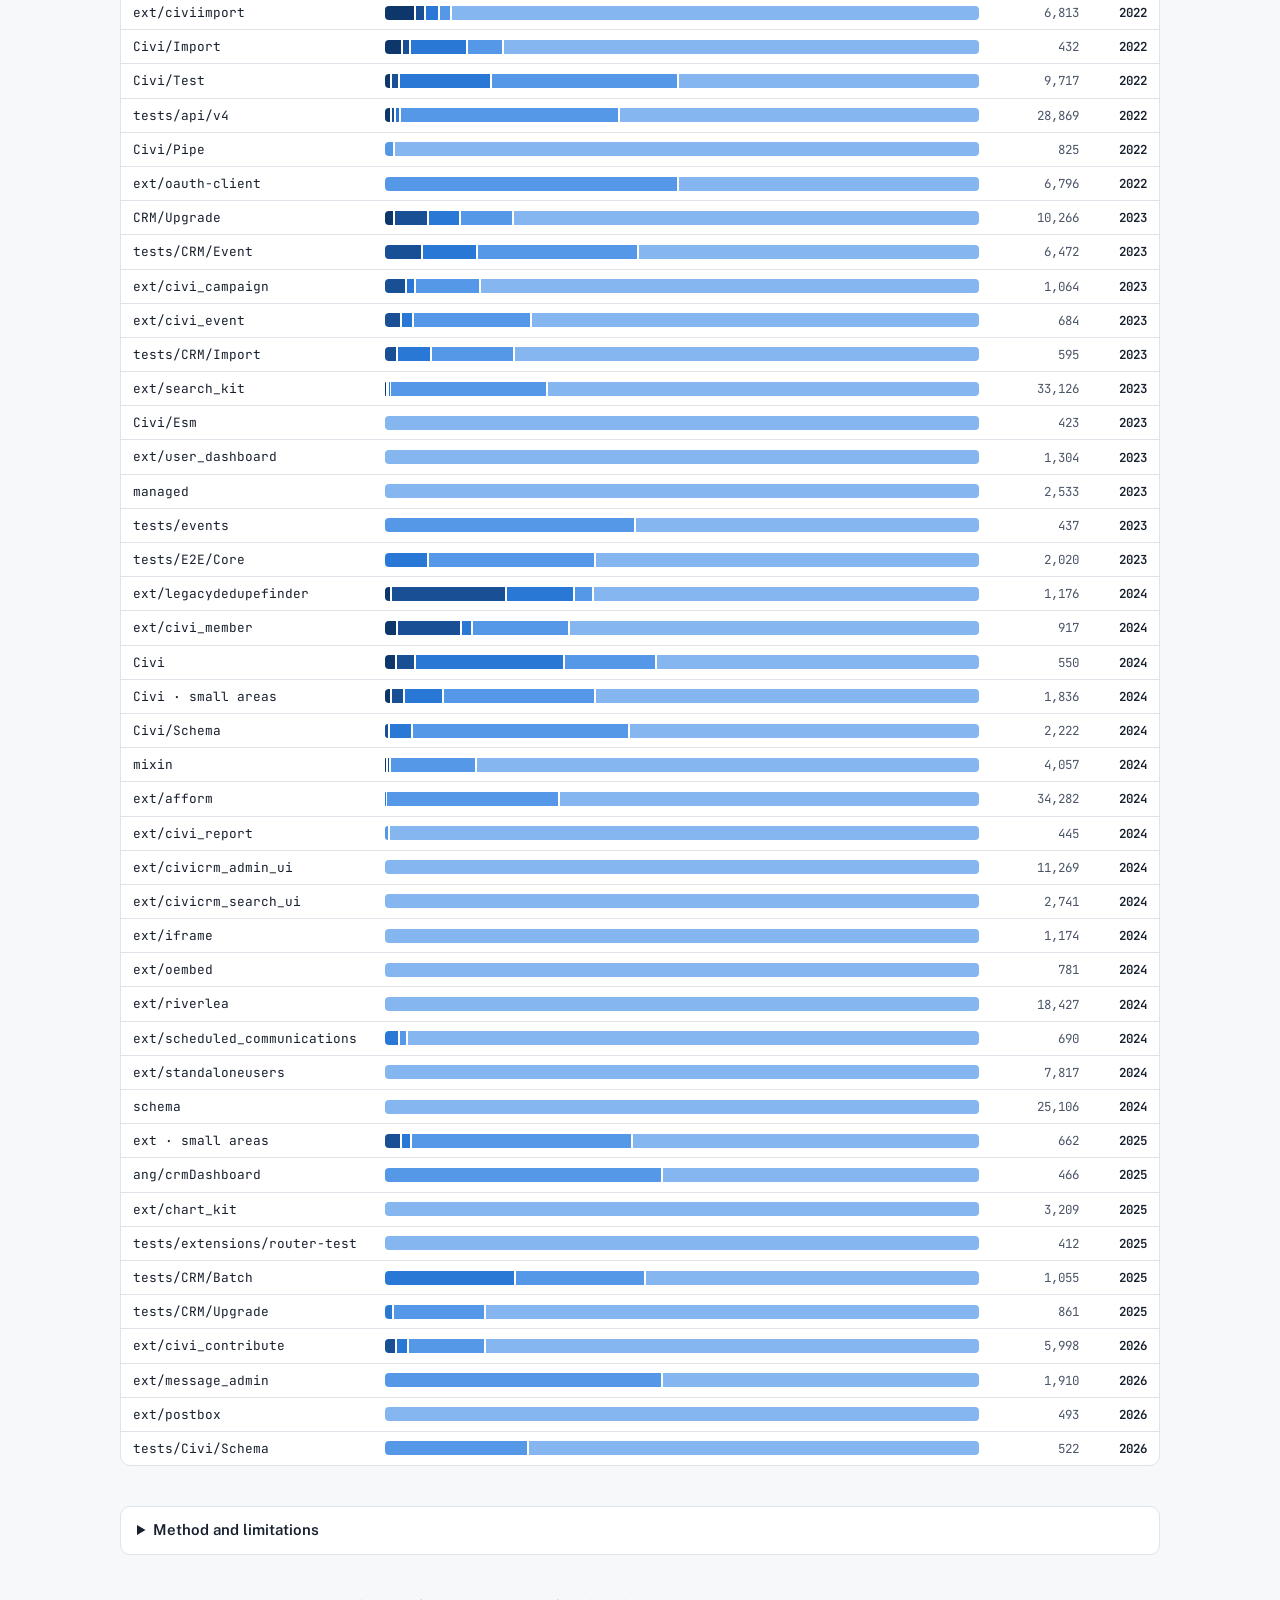
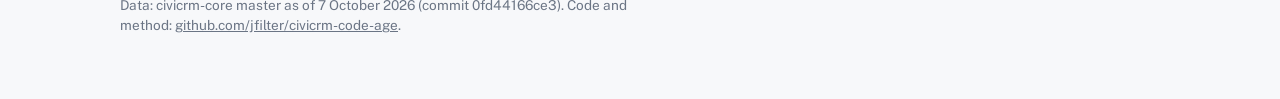
==== commit c2f0e97d: "Date lines by their merge into master, cache blame results, exclude upgrade template copies" ====
--- a/docs/index.html
+++ b/docs/index.html
@@ -123,19 +123,19 @@
         <button id="mix-share" aria-pressed="true">Share</button><button id="mix-abs" aria-pressed="false">Lines</button>
       </div>
     </div>
-    <p>The code as it stood on January 1st of each year and today, split by when each line was written. Old layers shrink as code is rewritten or removed.</p>
+    <p>The code as it stood on January 1st of each year and today, split by the year each line was last changed. Old layers shrink as code is rewritten or removed.</p>
     <div class="legend" id="legend-mix"></div>
     <div class="chart" id="mix"></div>
   </section>
 
   <section aria-labelledby="h-surv">
     <h2 id="h-surv">How long code survives</h2>
-    <p>Of the lines written in a given year, the share still unchanged after <i>n</i> years. The half-life is the time until half of them have been changed or deleted.</p>
+    <p>Of the lines that reached master in a given year, the share still unchanged after <i>n</i> years. The half-life is the time until half of them have been changed or deleted.</p>
     <div class="chart" id="surv"></div>
   </section>
 
   <section aria-labelledby="h-cohort">
-    <h2 id="h-cohort">Lines alive today, by year written</h2>
+    <h2 id="h-cohort">Lines alive today, by year of last change</h2>
     <div class="legend" id="legend"></div>
     <div class="cols-wrap"><div class="cols" id="cols"></div></div>
   </section>
@@ -255,7 +255,7 @@
   for(const [id,mode] of [['#mix-share','share'],['#mix-abs','abs']])$(id).onclick=()=>{STATE.mix=mode;$('#mix-share').setAttribute('aria-pressed',mode==='share');$('#mix-abs').setAttribute('aria-pressed',mode==='abs');drawMix()};
   drawMix();
 
-  // ---- survival: per cohort, lines still present relative to the first snapshot after the cohort year
+  // ---- survival: per cohort of lines that reached master in a year, share left relative to the next January
   const curves=SURV_COHORTS.map(c=>{
     const i0=snaps.findIndex(s=>s.x>=c+1);if(i0<0)return null;
     const n0=snaps[i0].ys[c-Y0];if(!n0)return null;
@@ -269,13 +269,13 @@
     const X=t=>L+t/tMax*(W-L-R),Y=v=>H-B-v*(H-B-T);
     for(let v=0;v<=1;v+=.25){el('line',{x1:L,x2:W-R,y1:Y(v),y2:Y(v),class:'grid'},svg);el('text',{x:L-8,y:Y(v)+4,'text-anchor':'end'},svg).textContent=v*100+'%'}
     for(let t=0;t<=tMax;t+=narrow?5:2)el('text',{x:X(t),y:H-B+18,'text-anchor':'middle'},svg).textContent=t;
-    el('text',{x:(L+W-R)/2,y:H-6,'text-anchor':'middle'},svg).textContent='Years after the year the code was written';
+    el('text',{x:(L+W-R)/2,y:H-6,'text-anchor':'middle'},svg).textContent='Years after the year the code reached master';
     const ends=[];
     for(const c of curves){
       el('path',{d:'M'+c.pts.map(p=>`${X(p.t)},${Y(p.v)}`).join('L'),fill:'none',stroke:`var(${BINS[c.bin].c})`,'stroke-width':2,'stroke-linejoin':'round','stroke-linecap':'round'},svg);
       const last=c.pts[c.pts.length-1];ends.push({c,y:Y(last.v),x:X(last.t)});
       for(const p of c.pts){const dot=el('circle',{cx:X(p.t),cy:Y(p.v),r:7,class:'hit',tabindex:0,'aria-label':`${c.c} cohort on ${p.date}: ${pct(p.v,1)} left`},svg);
-        const show=(x,y)=>showTip(`<b>Written in ${c.c}</b><div class="r"><span>${p.date}</span><span>${pct(p.v,1)} left</span></div><div class="r"><span>Lines</span><span>${fmt(p.n)} of ${fmt(c.n0)}</span></div>`,x,y);
+        const show=(x,y)=>showTip(`<b>Reached master in ${c.c}</b><div class="r"><span>${p.date}</span><span>${pct(p.v,1)} left</span></div><div class="r"><span>Lines</span><span>${fmt(p.n)} of ${fmt(c.n0)}</span></div>`,x,y);
         dot.addEventListener('pointermove',e=>show(e.clientX,e.clientY));dot.addEventListener('focus',()=>{const r=dot.getBoundingClientRect();show(r.left,r.top)});
         dot.addEventListener('pointerleave',()=>tip.hidden=true);dot.addEventListener('blur',()=>tip.hidden=true)}
     }
@@ -292,7 +292,7 @@
   const max=Math.max(...all),cstep=niceStep(max,4),top=Math.ceil(max/cstep)*cstep;
   let ya='',g='';for(let v=0;v<=top;v+=cstep){ya+=`<span style="bottom:${100*v/top}%">${v?fmt(v/1000)+'k':'0'}</span>`;if(v)g+=`<div class="gl" style="bottom:${100*v/top}%"></div>`}
   const binIdx=yr=>BINS.findIndex(b=>yr>=b.from&&yr<=b.to);
-  $('#cols').innerHTML=`<div class="yaxis" aria-hidden="true">${ya}</div><div class="plot" role="img" aria-label="Column chart: lines alive today by year written">${g}`+
+  $('#cols').innerHTML=`<div class="yaxis" aria-hidden="true">${ya}</div><div class="plot" role="img" aria-label="Column chart: lines alive today by year of last change">${g}`+
     all.map((v,i)=>`<div class="col" tabindex="0" data-year="${Y0+i}" aria-label="${Y0+i}: ${fmt(v)} lines"><div style="height:${100*v/top}%;background:var(${BINS[binIdx(Y0+i)].c})"></div></div>`).join('')+
     `</div><div class="xaxis" aria-hidden="true">${all.map((_,i)=>`<span>${(Y0+i)%2===0?"'"+String(Y0+i).slice(2):''}</span>`).join('')}</div>`;
 
@@ -349,13 +349,12 @@
 
   // method
   $('#method').innerHTML=[
-    `<span class="mono">git blame -w -C</span> on <span class="mono">${D.meta.ref}</span> for ${fmt(D.files.length)} files (PHP, Smarty, JS/TS, HTML, CSS/SCSS). A line's year is the author date of the commit that last changed it, so a 2008 line edited by one character in 2023 counts as 2023. Code moved between files keeps its age when its source file changed in the same commit, as in splits and renames; a copy out of an untouched file counts as new.`,
+    `<span class="mono">git blame -w -C</span> on <span class="mono">${D.meta.ref}</span> for ${fmt(D.files.length)} files (PHP, Smarty, JS/TS, HTML, CSS/SCSS). A line's year is when the commit that last changed it reached master: the date of the first-parent commit that merged it, so work on branches and in pull requests counts with its merge date, as SVN branches merged with "svn merge" always did. A 2008 line edited by one character in 2023 counts as 2023. Code moved between files keeps its age when its source file changed in the same commit, as in splits and renames; a copy out of an untouched file counts as new.`,
     `The age mix over time repeats the same blame on the last commit before January 1st of every year from ${D.snapshots.length?D.snapshots[0].date.slice(0,4):'–'}.`,
     `civicrm-core's git history starts on 2013-02-28 with "Import from SVN". The older history comes from the archive <span class="mono">civicrm/civicrm-svn</span> (branch master), grafted under the import commit. Its tip differs from the import by 57 lines.`,
-    `SVN branches appear as "svn merge" commits, so work from feature and release branches counts with the merge date, weeks to months after it was written.`,
-    `Excluded: data and generated code (<span class="mono">sql/</span>, <span class="mono">xml/templates/</span>, <span class="mono">DAO/</span> directories, civix and schema-structure files, JSON, minified files), in SVN-era snapshots the CMS modules and design mockups that left the repository by 2013 (<span class="mono">drupal/</span>, <span class="mono">joomla/</span>, <span class="mono">WordPress/</span>, <span class="mono">standalone/</span>, <span class="mono">mockups/</span>, and similar), and bundled third-party code: <span class="mono">packages/</span> and <span class="mono">PEAR/</span>, the jscalendar date picker in <span class="mono">js/</span> until 2009 and a SugarCRM serializer in <span class="mono">extern/</span>. Files with third-party licence headers that remain make up about 0.2% of today's lines. <a href="https://github.com/jfilter/civicrm-code-age#excluded-bundled-code">Full list with sizes</a>.`,
+    `Excluded: data and generated code (<span class="mono">sql/</span>, message templates in <span class="mono">xml/templates/</span> and their per-version copies in <span class="mono">CRM/Upgrade/</span>, <span class="mono">DAO/</span> directories, civix and schema-structure files, JSON, minified files), in SVN-era snapshots the CMS modules and design mockups that left the repository by 2013 (<span class="mono">drupal/</span>, <span class="mono">joomla/</span>, <span class="mono">WordPress/</span>, <span class="mono">standalone/</span>, <span class="mono">mockups/</span>, and similar), and bundled third-party code: <span class="mono">packages/</span> and <span class="mono">PEAR/</span>, the jscalendar date picker in <span class="mono">js/</span> until 2009 and a SugarCRM serializer in <span class="mono">extern/</span>. Files with third-party licence headers that remain make up about 0.2% of today's lines. <a href="https://github.com/jfilter/civicrm-code-age#excluded-bundled-code">Full list with sizes</a>.`,
     `Code imported from other repositories counts with its import date: APIv4 2019, civicrm-setup 2020, Flexmailer 2020, RiverLea 2022 and the schema conversion to <span class="mono">*.entityType.php</span> 2024. These areas look younger than they are.`,
-    `Survival counts a line as gone once it is changed or deleted. A cohort's starting size is its line count on the January 1st after its year. The 2006 cohort drops sharply in 2007, when the Quest code (about 50,000 changed lines) moved to its own repository.`,
+    `Survival counts a line as gone once it is changed or deleted. A cohort's starting size is its line count on the January 1st after its year, which holds everything that reached master during that year. The 2006 cohort drops sharply in 2007, when the Quest code (about 50,000 changed lines) moved to its own repository.`,
     `Areas below ${fmt(MIN)} lines are folded into one "small areas" row per group.`,
     `${D.meta.ignored.length} mechanical mass commits (reformatting, short array syntax, licence, copyright and version headers, type hints, phpcs) are skipped with <span class="mono">--ignore-revs</span>, so their lines count for the commit before:<ul>`+[...D.meta.ignored].sort((a,b)=>a[1].localeCompare(b[1])).map(([h,d,s])=>`<li><span class="mono">${h}</span> ${d} ${s.replace(/</g,'&lt;')}</li>`).join('')+'</ul>'
   ].map(t=>`<li>${t}</li>`).join('');
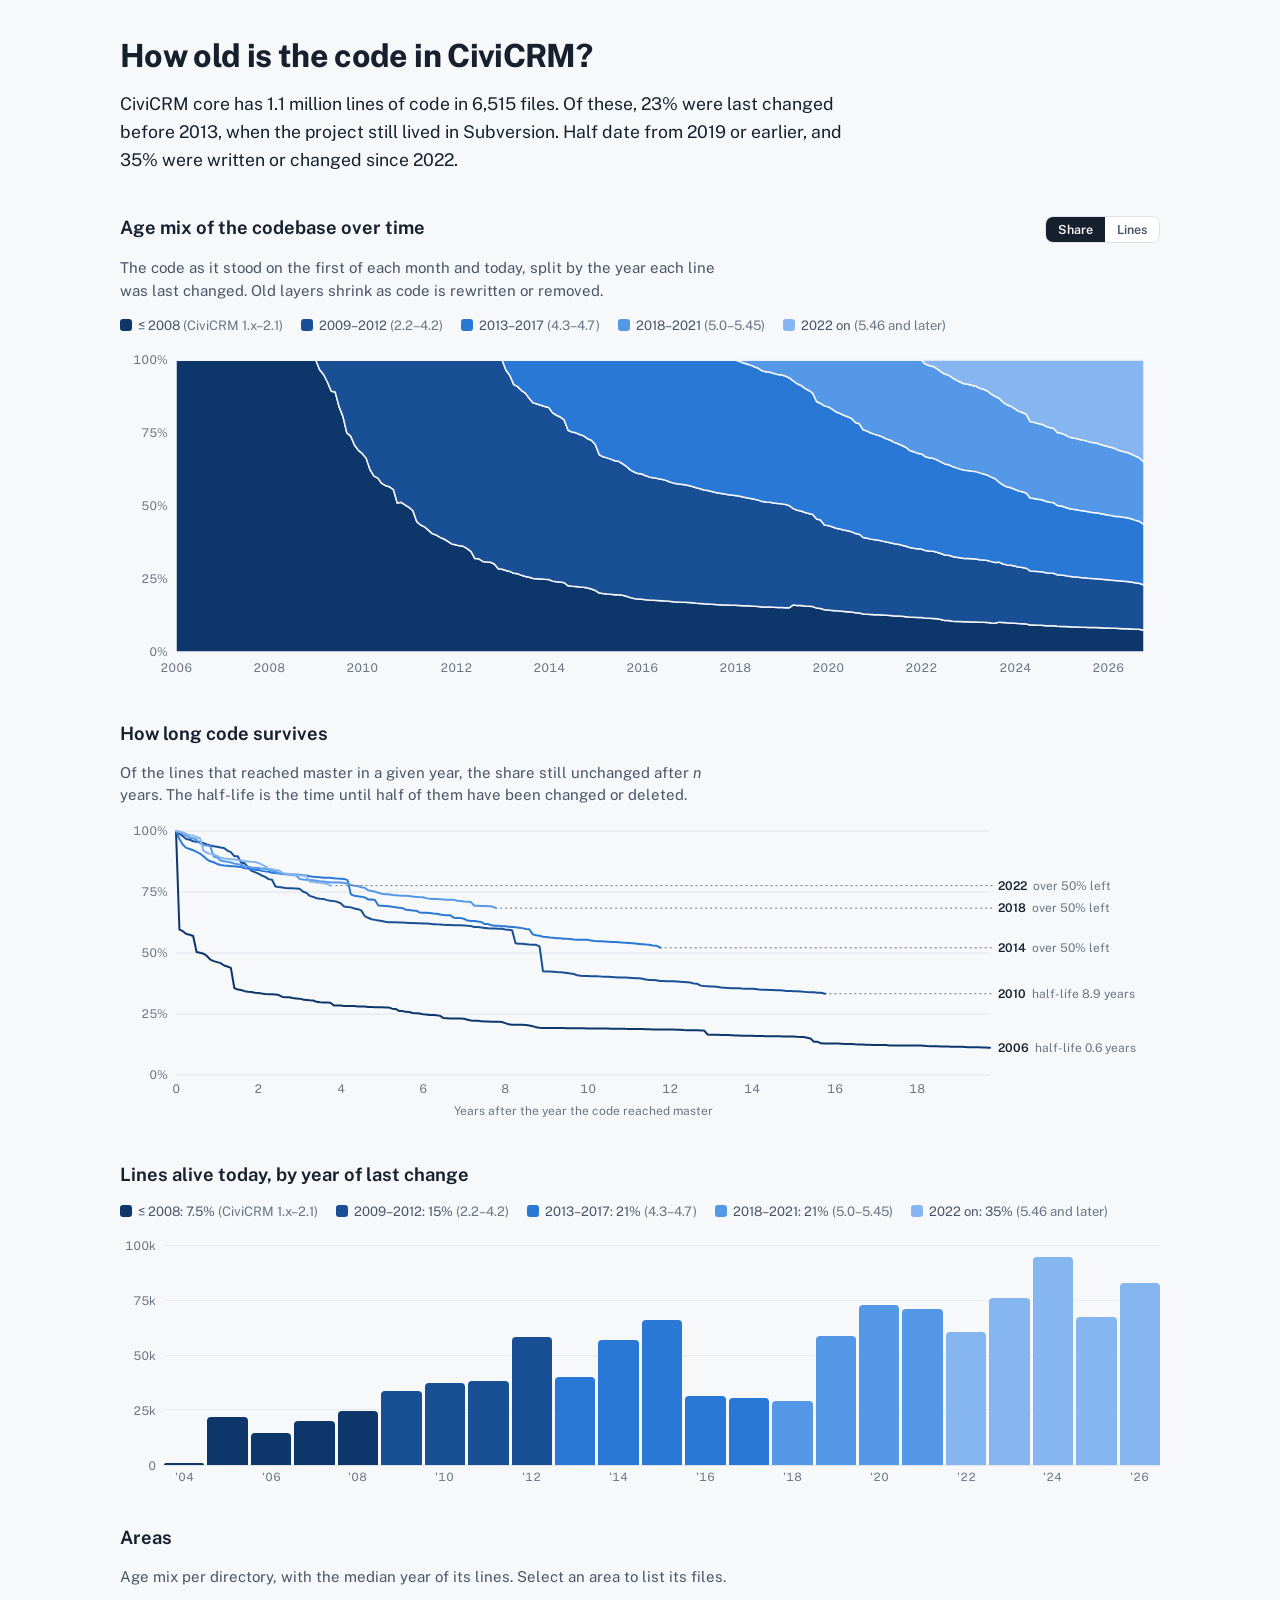
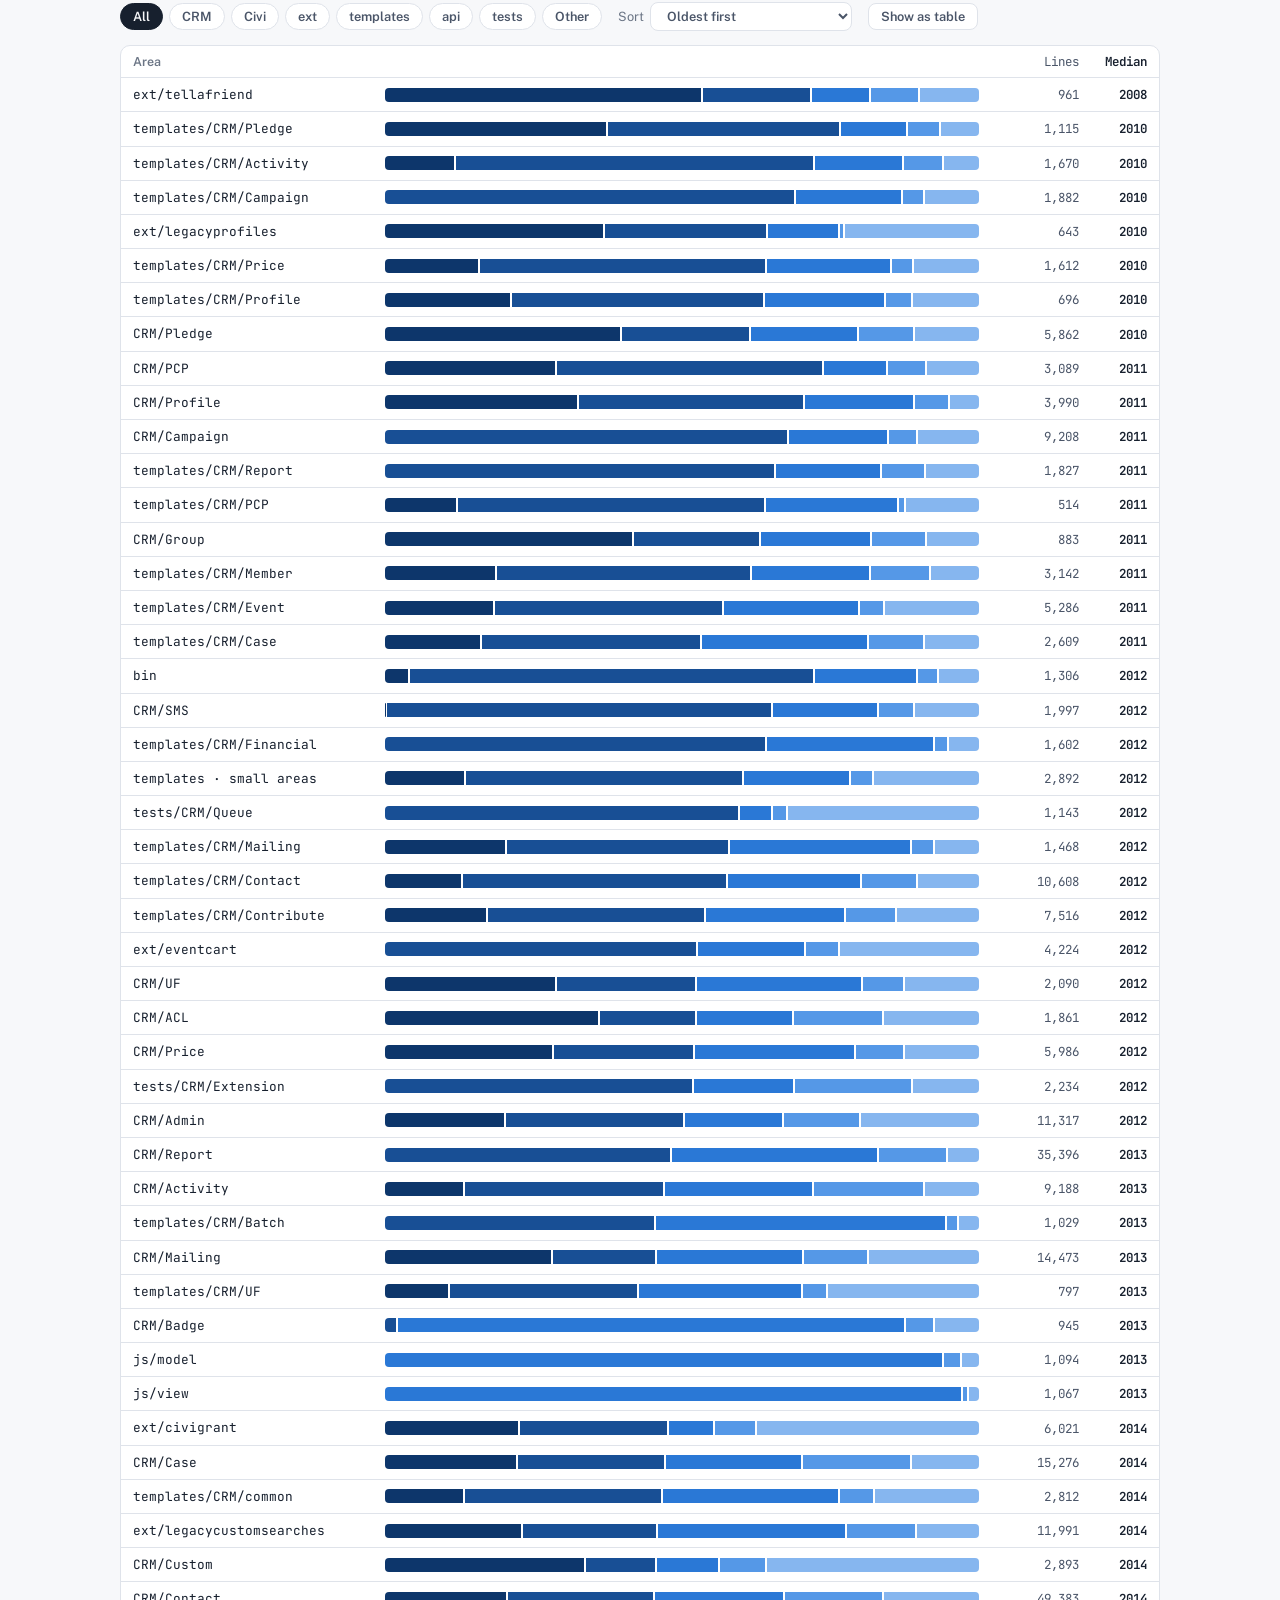
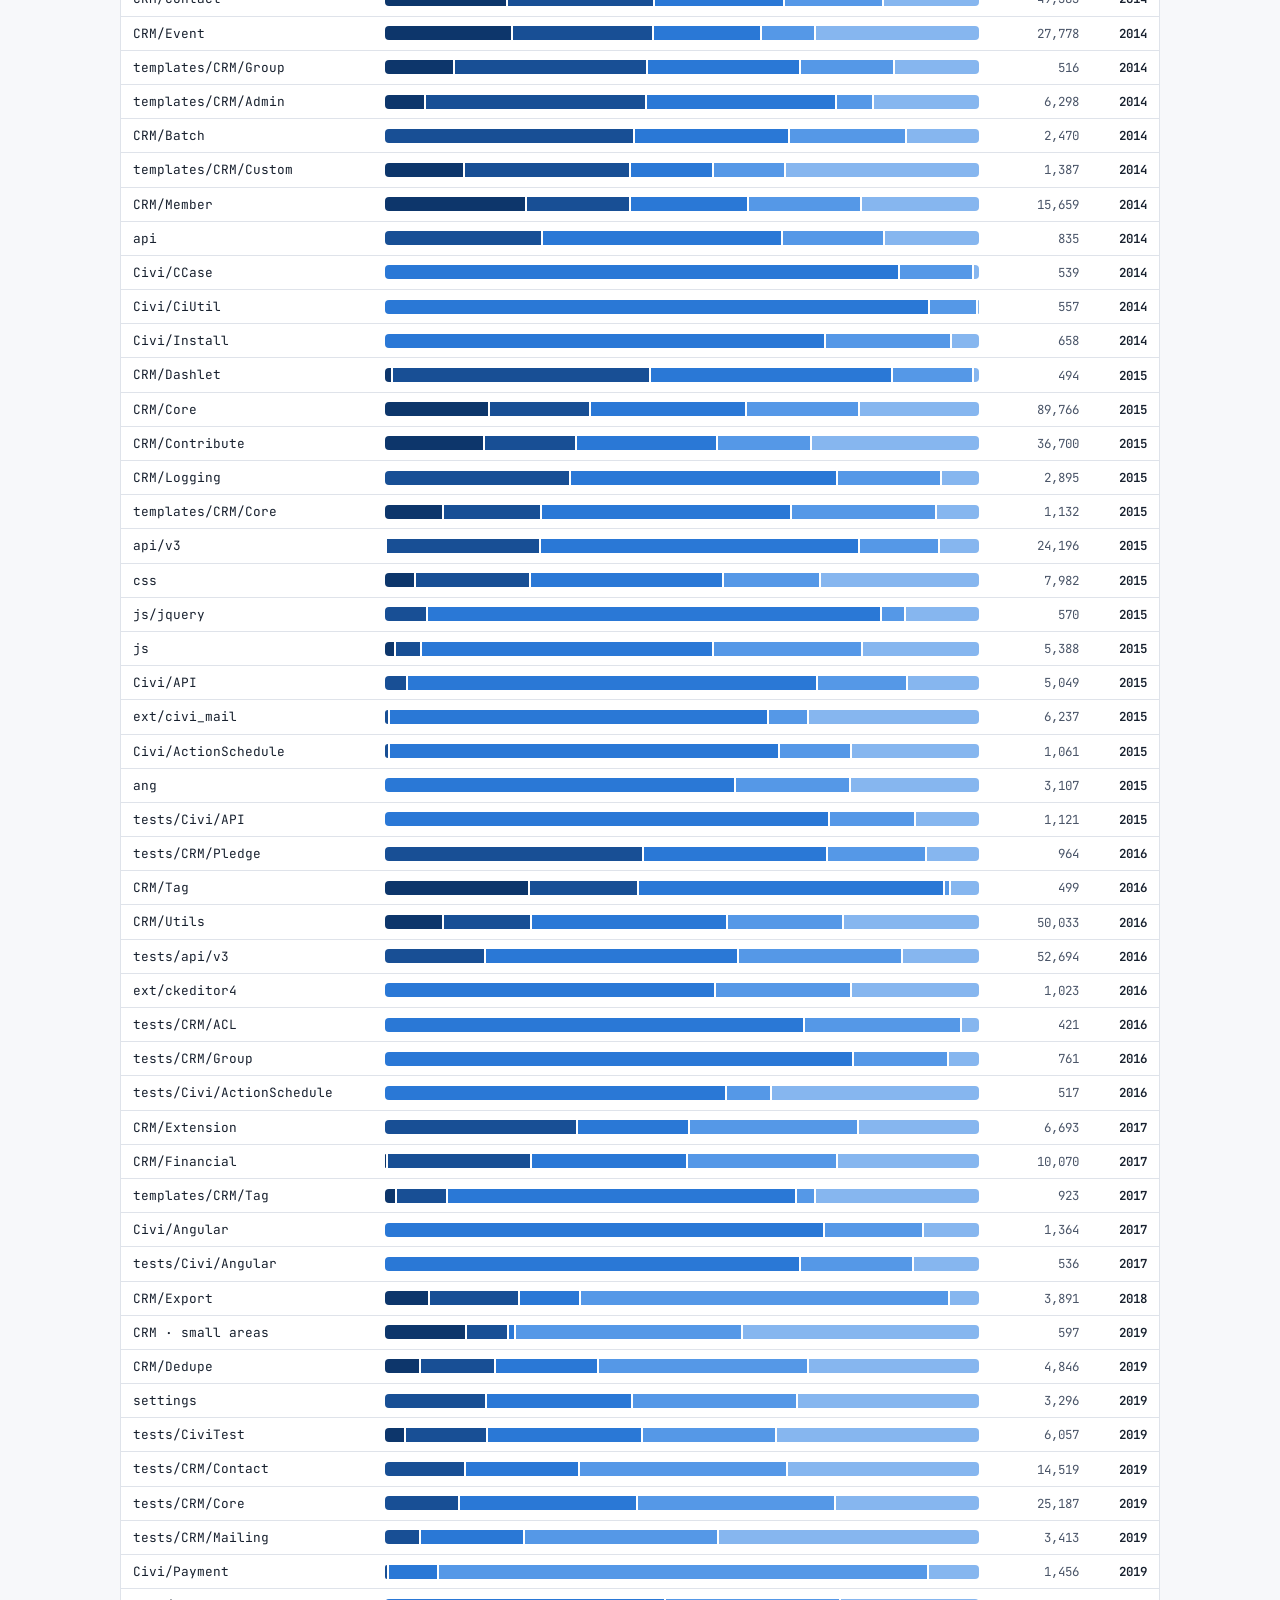
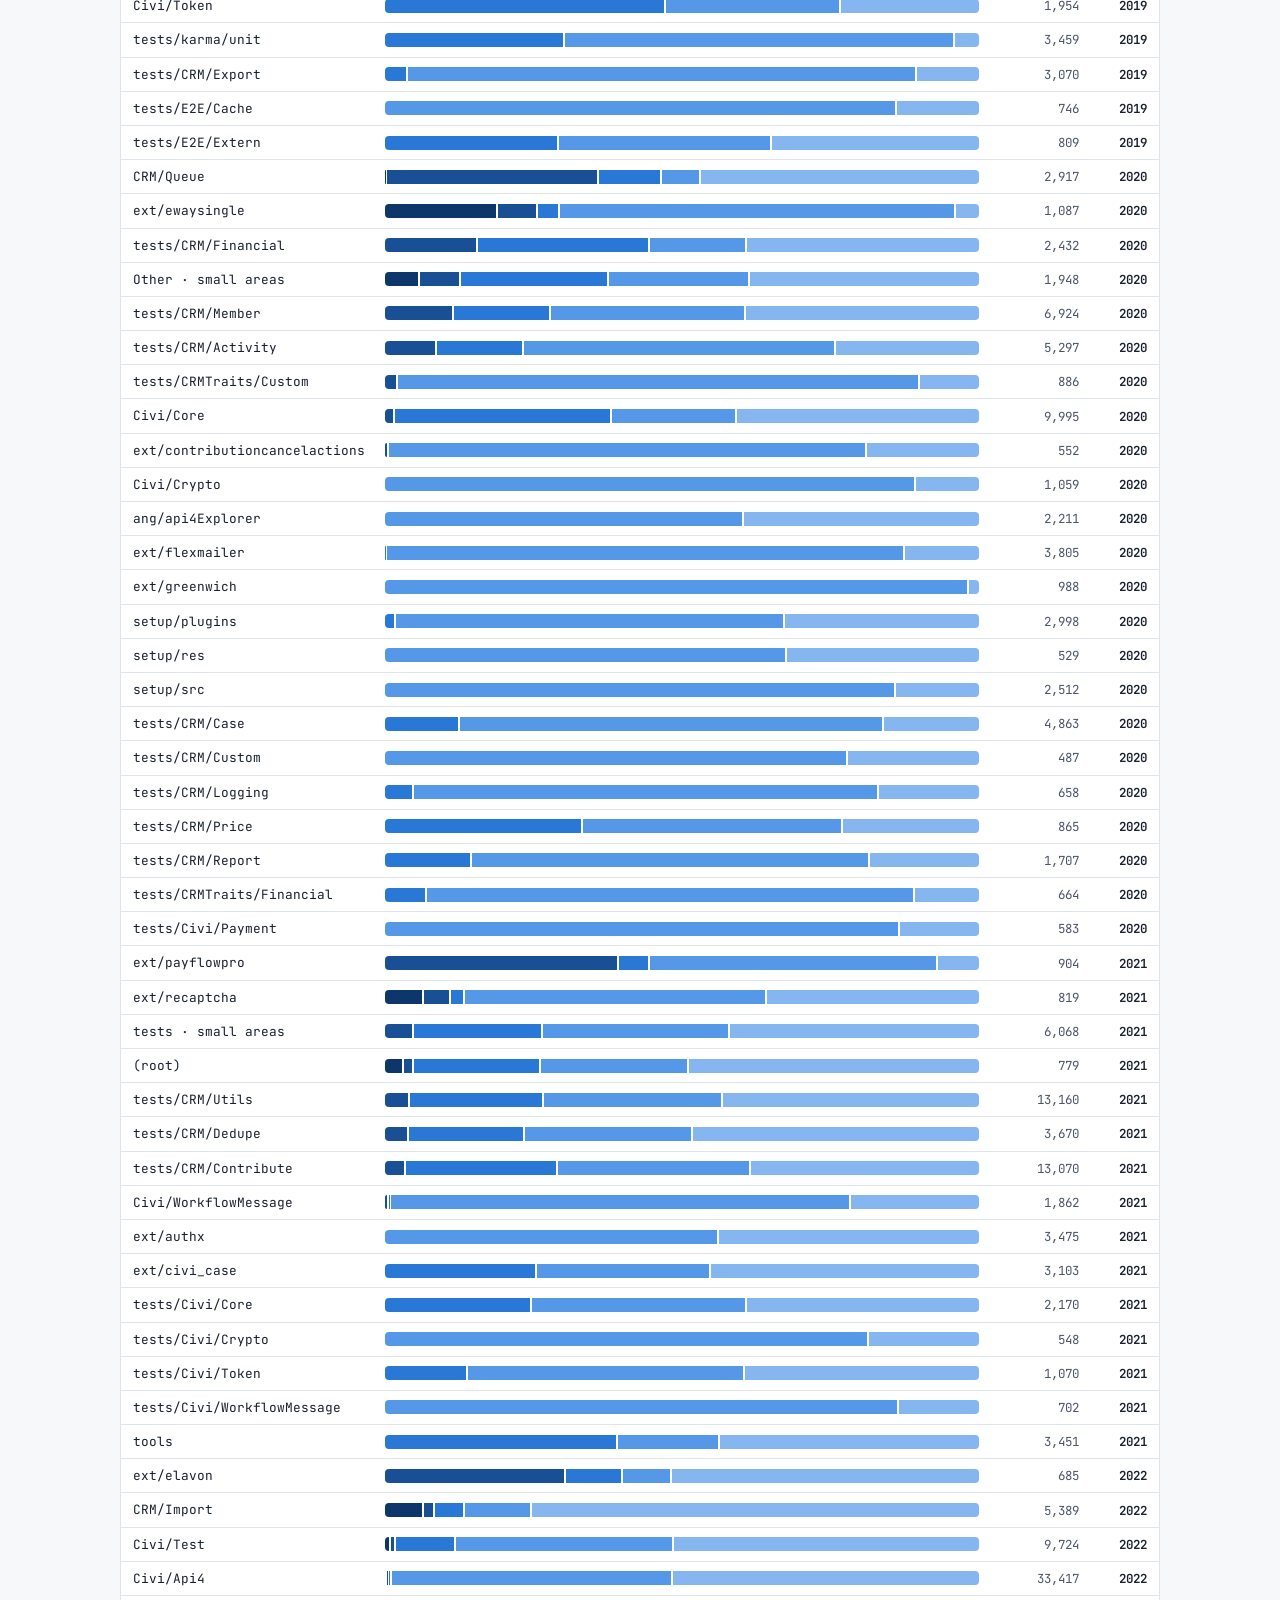
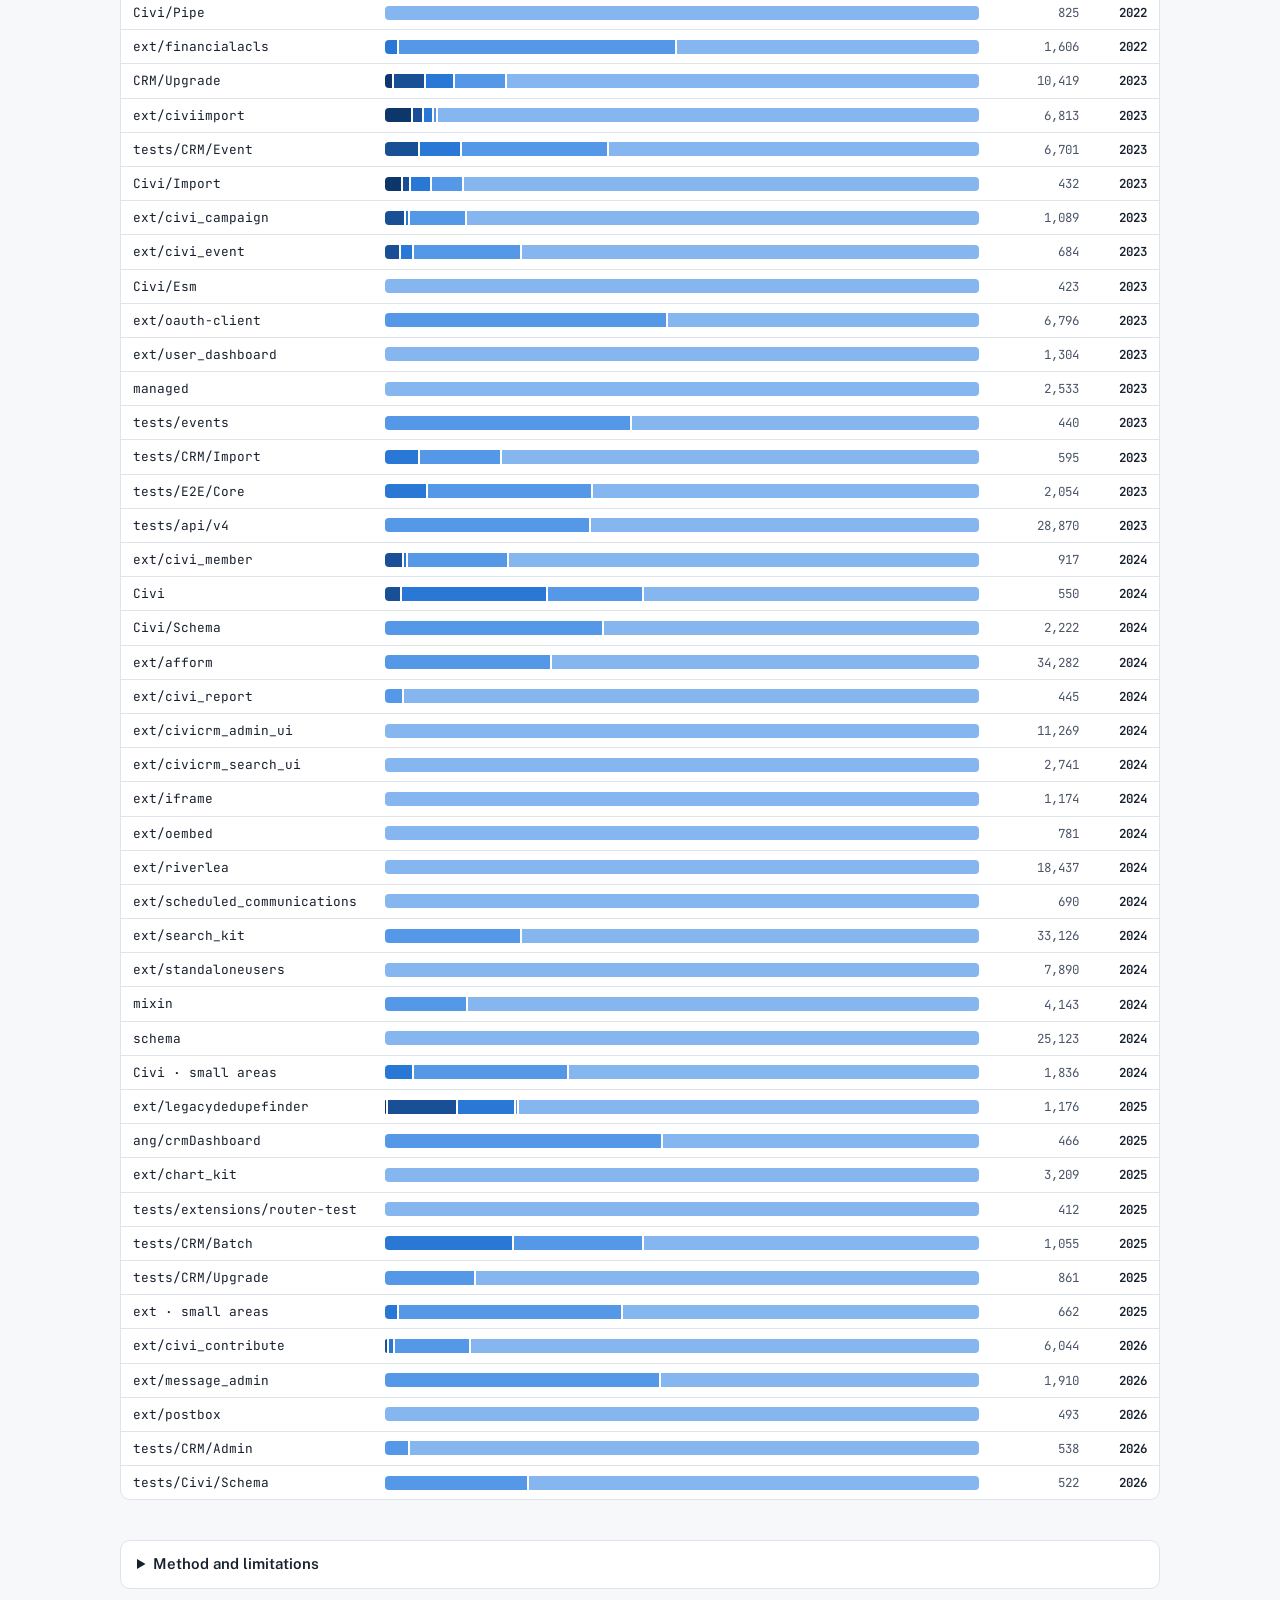
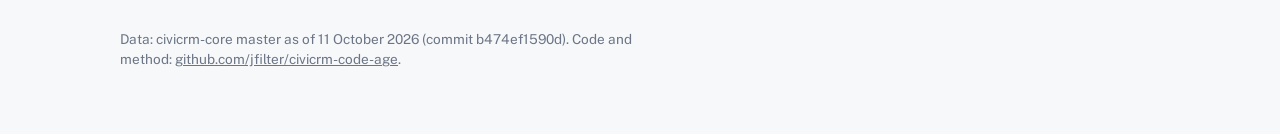
==== commit d50e92c8: "Follow lines month by month with range-limited blame in one Python script analyze.py replaces analyz" ====
--- a/docs/index.html
+++ b/docs/index.html
@@ -123,7 +123,7 @@
         <button id="mix-share" aria-pressed="true">Share</button><button id="mix-abs" aria-pressed="false">Lines</button>
       </div>
     </div>
-    <p>The code as it stood on January 1st of each year and today, split by the year each line was last changed. Old layers shrink as code is rewritten or removed.</p>
+    <p>The code as it stood on the first of each month and today, split by the year each line was last changed. Old layers shrink as code is rewritten or removed.</p>
     <div class="legend" id="legend-mix"></div>
     <div class="chart" id="mix"></div>
   </section>
@@ -226,7 +226,7 @@
   function drawMix(){
     const host=$('#mix');host.innerHTML='';
     const W=Math.max(300,host.clientWidth),narrow=W<600,H=narrow?240:330,L=narrow?40:56,R=16,T=10,B=28,share=STATE.mix==='share';
-    const svg=el('svg',{viewBox:`0 0 ${W} ${H}`,role:'img','aria-label':'Stacked area chart of code lines by age band at each yearly snapshot'},host);
+    const svg=el('svg',{viewBox:`0 0 ${W} ${H}`,role:'img','aria-label':'Stacked area chart of code lines by age band at each monthly snapshot'},host);
     const x0=snaps[0].x,x1=snaps[snaps.length-1].x,X=x=>L+(x-x0)/(x1-x0)*(W-L-R);
     const maxN=Math.max(...snaps.map(s=>s.n)),top=share?1:Math.ceil(maxN/niceStep(maxN,5))*niceStep(maxN,5);
     const Y=v=>H-B-v/top*(H-B-T);
@@ -243,7 +243,8 @@
     const cross=el('line',{y1:T,y2:H-B,class:'cross',visibility:'hidden'},svg);
     snaps.forEach((s,j)=>{
       const a=j?(X(snaps[j-1].x)+X(s.x))/2:L,b=j<snaps.length-1?(X(s.x)+X(snaps[j+1].x))/2:W-R;
-      const hit=el('rect',{x:a,y:T,width:b-a,height:H-B-T,class:'hit',tabindex:0,'aria-label':`${s.date}: ${fmt(s.n)} lines`},svg);
+      const hit=el('rect',{x:a,y:T,width:b-a,height:H-B-T,class:'hit','aria-label':`${s.date}: ${fmt(s.n)} lines`},svg);
+      if(s.label==='today'||s.date.slice(5,7)==='01')hit.setAttribute('tabindex',0); // one tab stop per year
       const show=(cx,cy)=>{cross.setAttribute('x1',X(s.x));cross.setAttribute('x2',X(s.x));cross.setAttribute('visibility','visible');
         showTip(`<b>${s.label==='today'?'Today, '+s.date:s.date}</b><div class="r"><span>All lines</span><span>${fmt(s.n)}</span></div>`+
           BINS.map((b,i)=>({b,i})).reverse().filter(({i})=>s.bins[i]).map(({b,i})=>`<div class="r"><span>${swatch(i)}${b.lab}</span><span>${fmt(s.bins[i])} · ${pct(s.bins[i],s.n)}</span></div>`).join(''),cx,cy)};
@@ -274,7 +275,7 @@
     for(const c of curves){
       el('path',{d:'M'+c.pts.map(p=>`${X(p.t)},${Y(p.v)}`).join('L'),fill:'none',stroke:`var(${BINS[c.bin].c})`,'stroke-width':2,'stroke-linejoin':'round','stroke-linecap':'round'},svg);
       const last=c.pts[c.pts.length-1];ends.push({c,y:Y(last.v),x:X(last.t)});
-      for(const p of c.pts){const dot=el('circle',{cx:X(p.t),cy:Y(p.v),r:7,class:'hit',tabindex:0,'aria-label':`${c.c} cohort on ${p.date}: ${pct(p.v,1)} left`},svg);
+      for(const p of c.pts.filter((p,k)=>p.date.slice(5,7)==='01'||k===c.pts.length-1)){const dot=el('circle',{cx:X(p.t),cy:Y(p.v),r:7,class:'hit',tabindex:0,'aria-label':`${c.c} cohort on ${p.date}: ${pct(p.v,1)} left`},svg);
         const show=(x,y)=>showTip(`<b>Reached master in ${c.c}</b><div class="r"><span>${p.date}</span><span>${pct(p.v,1)} left</span></div><div class="r"><span>Lines</span><span>${fmt(p.n)} of ${fmt(c.n0)}</span></div>`,x,y);
         dot.addEventListener('pointermove',e=>show(e.clientX,e.clientY));dot.addEventListener('focus',()=>{const r=dot.getBoundingClientRect();show(r.left,r.top)});
         dot.addEventListener('pointerleave',()=>tip.hidden=true);dot.addEventListener('blur',()=>tip.hidden=true)}
@@ -349,8 +350,8 @@
 
   // method
   $('#method').innerHTML=[
-    `<span class="mono">git blame -w -C</span> on <span class="mono">${D.meta.ref}</span> for ${fmt(D.files.length)} files (PHP, Smarty, JS/TS, HTML, CSS/SCSS). A line's year is when the commit that last changed it reached master: the date of the first-parent commit that merged it, so work on branches and in pull requests counts with its merge date, as SVN branches merged with "svn merge" always did. A 2008 line edited by one character in 2023 counts as 2023. Code moved between files keeps its age when its source file changed in the same commit, as in splits and renames; a copy out of an untouched file counts as new.`,
-    `The age mix over time repeats the same blame on the last commit before January 1st of every year from ${D.snapshots.length?D.snapshots[0].date.slice(0,4):'–'}.`,
+    `<span class="mono">git blame -w -C</span> on <span class="mono">${D.meta.ref}</span> for ${fmt(D.files.length)} files (PHP, Smarty, JS/TS, HTML, CSS/SCSS). A line's year is when the change that produced it reached master: the date of the first-parent commit that merged it, so work on branches and in pull requests counts with its merge date, as SVN branches merged with "svn merge" always did. A 2008 line edited by one character in 2023 counts as 2023.`,
+    `Lines are followed from snapshot to snapshot, the last commit before the first of every month from ${D.snapshots.length?D.snapshots[0].date.slice(0,7):'–'}; the first snapshot takes its ages from blame. An unchanged line keeps its year. Changes are measured between snapshots, so a change reverted within the same month leaves no trace. A changed or new line keeps an old year only when blame traces it to a line that disappeared in the same month, as in moves, splits, renames and the skipped reformatting commits; a copy of code that is still there counts as new. So a year's code never grows once the year is over.`,
     `civicrm-core's git history starts on 2013-02-28 with "Import from SVN". The older history comes from the archive <span class="mono">civicrm/civicrm-svn</span> (branch master), grafted under the import commit. Its tip differs from the import by 57 lines.`,
     `Excluded: data and generated code (<span class="mono">sql/</span>, message templates in <span class="mono">xml/templates/</span> and their per-version copies in <span class="mono">CRM/Upgrade/</span>, <span class="mono">DAO/</span> directories, civix and schema-structure files, JSON, minified files), in SVN-era snapshots the CMS modules and design mockups that left the repository by 2013 (<span class="mono">drupal/</span>, <span class="mono">joomla/</span>, <span class="mono">WordPress/</span>, <span class="mono">standalone/</span>, <span class="mono">mockups/</span>, and similar), and bundled third-party code: <span class="mono">packages/</span> and <span class="mono">PEAR/</span>, the jscalendar date picker in <span class="mono">js/</span> until 2009 and a SugarCRM serializer in <span class="mono">extern/</span>. Files with third-party licence headers that remain make up about 0.2% of today's lines. <a href="https://github.com/jfilter/civicrm-code-age#excluded-bundled-code">Full list with sizes</a>.`,
     `Code imported from other repositories counts with its import date: APIv4 2019, civicrm-setup 2020, Flexmailer 2020, RiverLea 2022 and the schema conversion to <span class="mono">*.entityType.php</span> 2024. These areas look younger than they are.`,
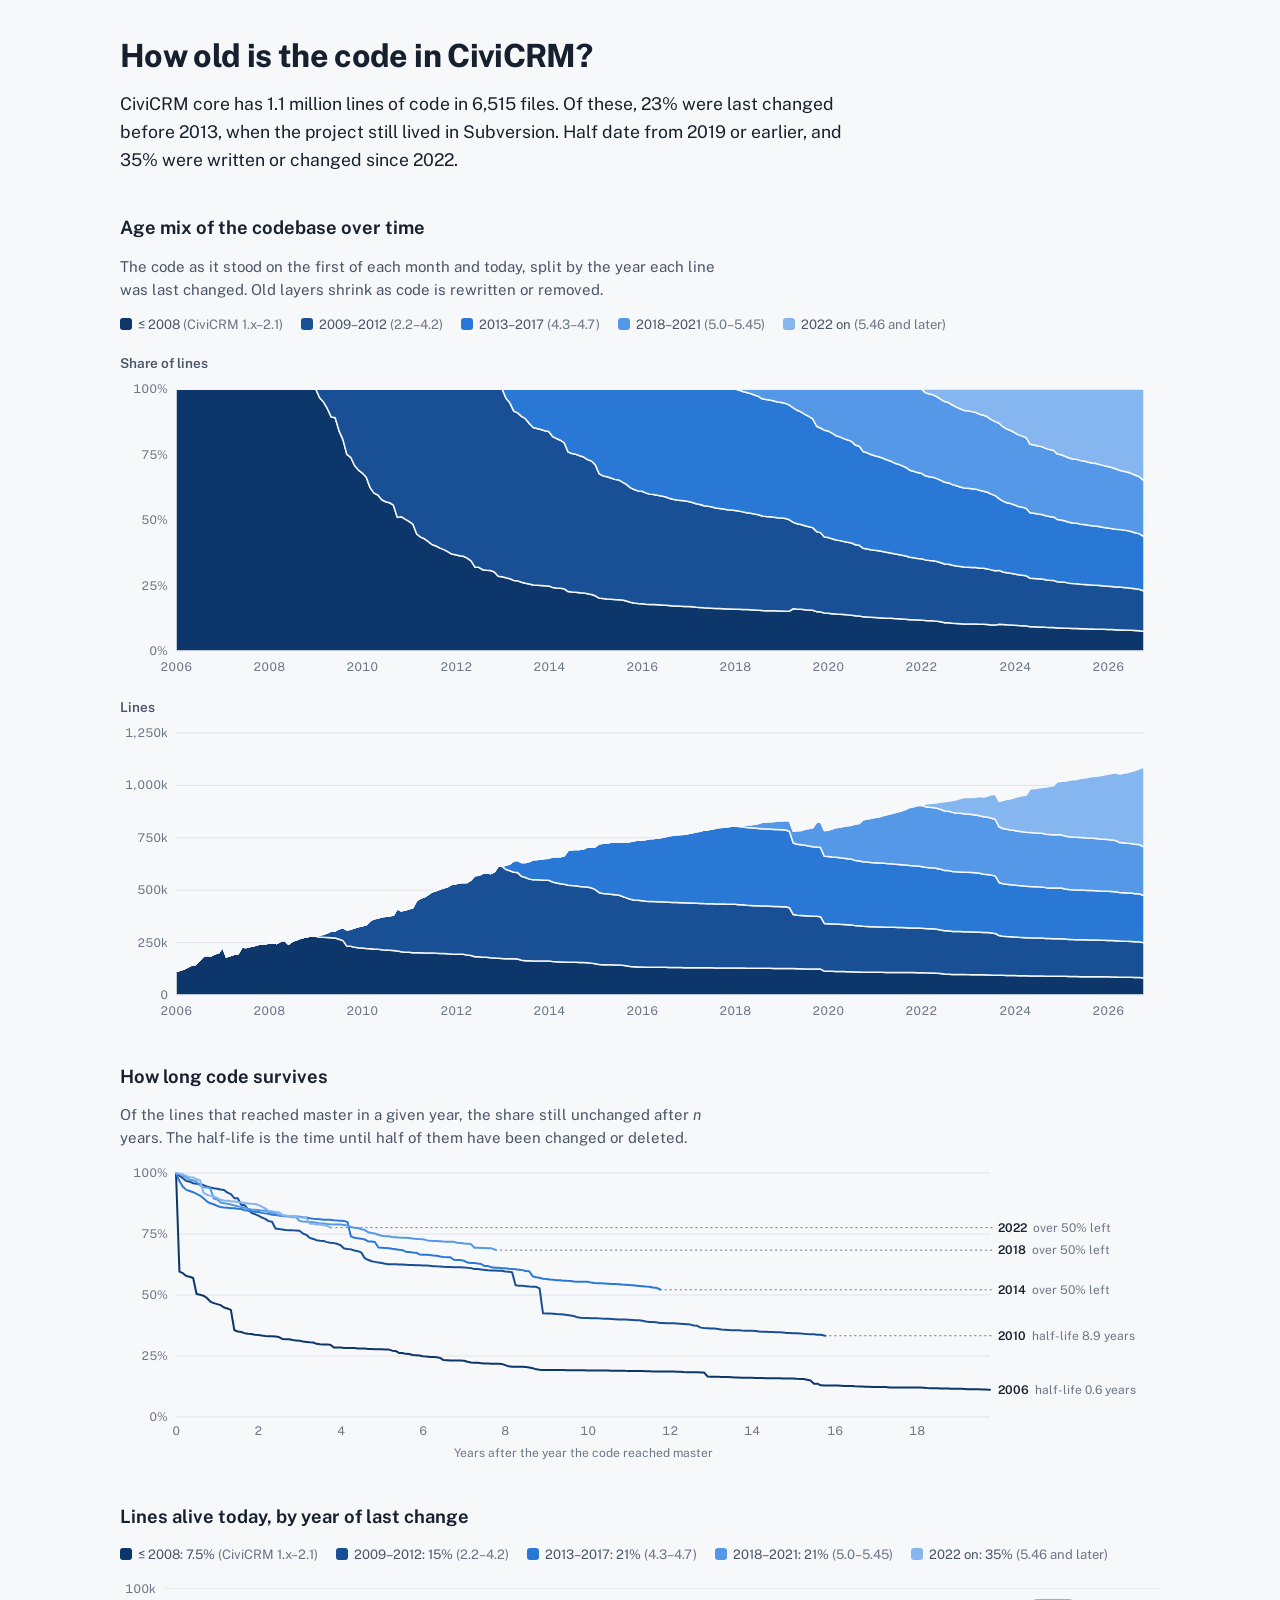
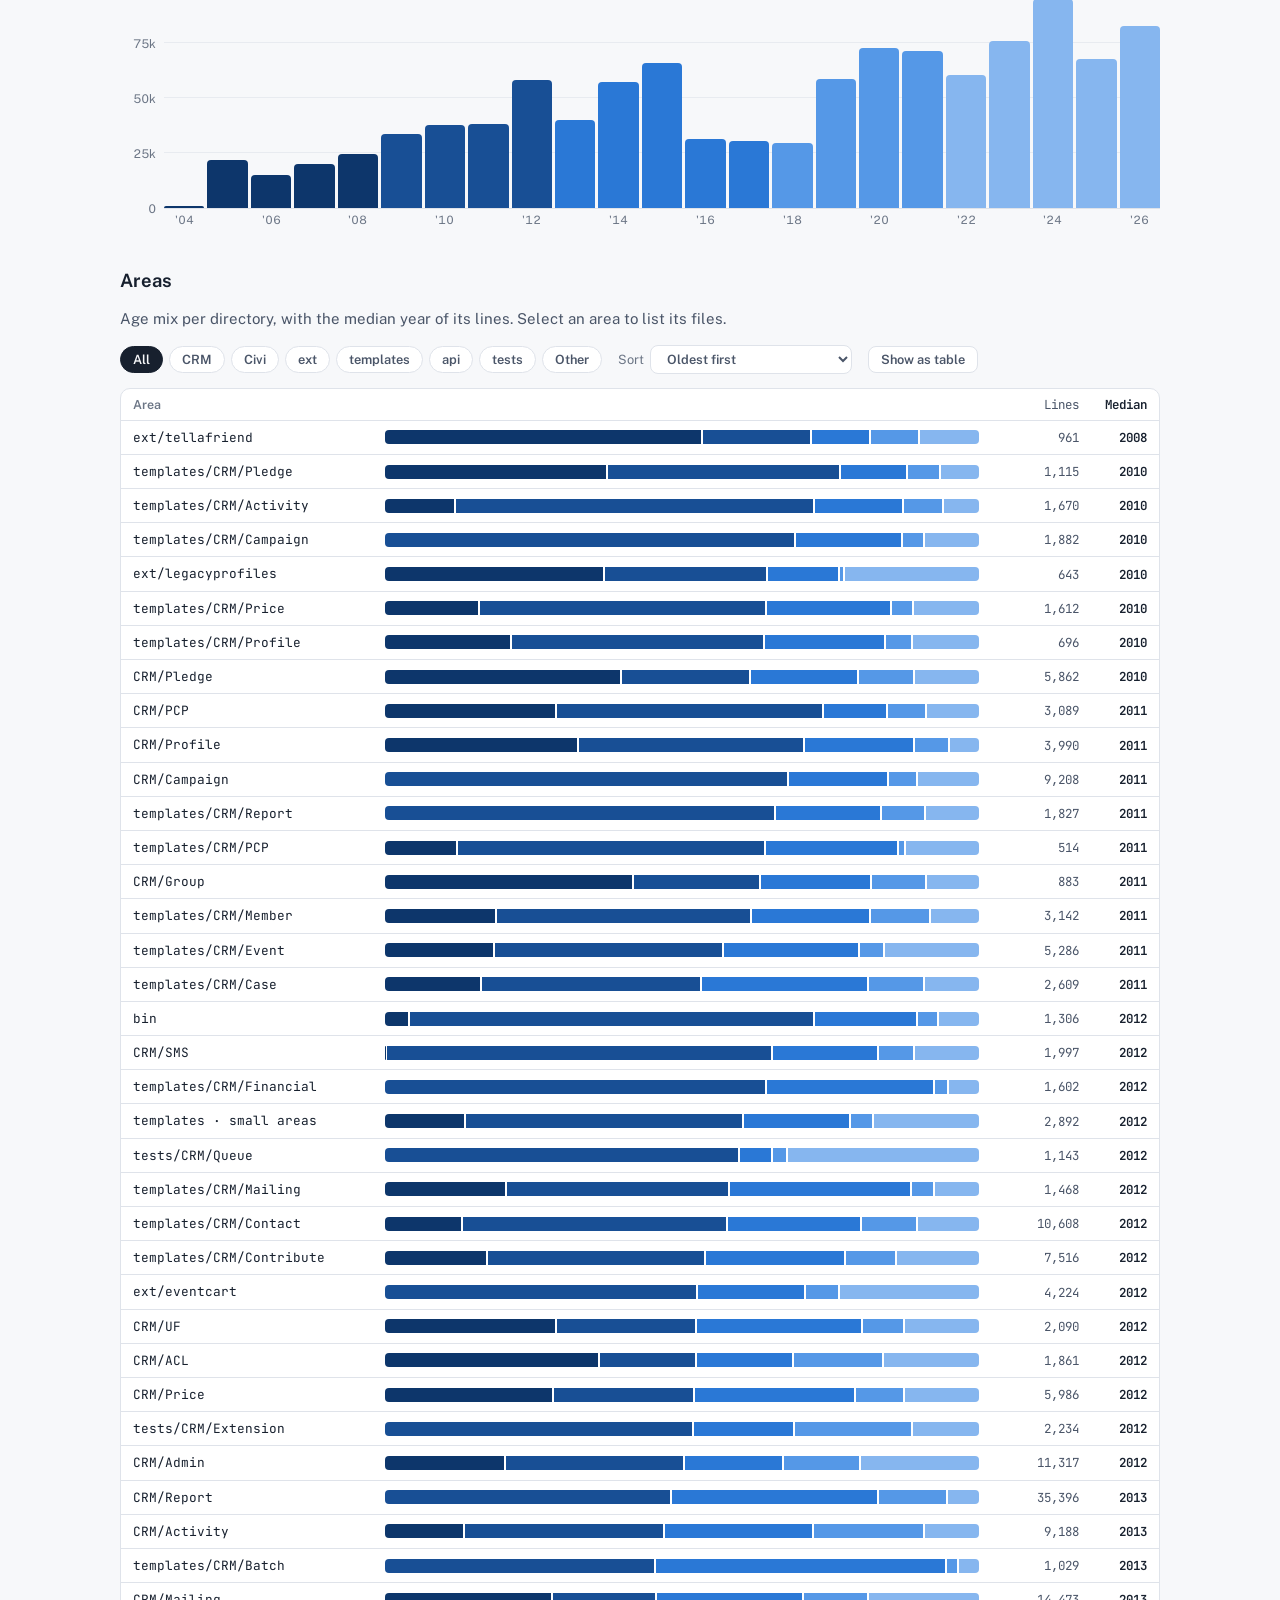
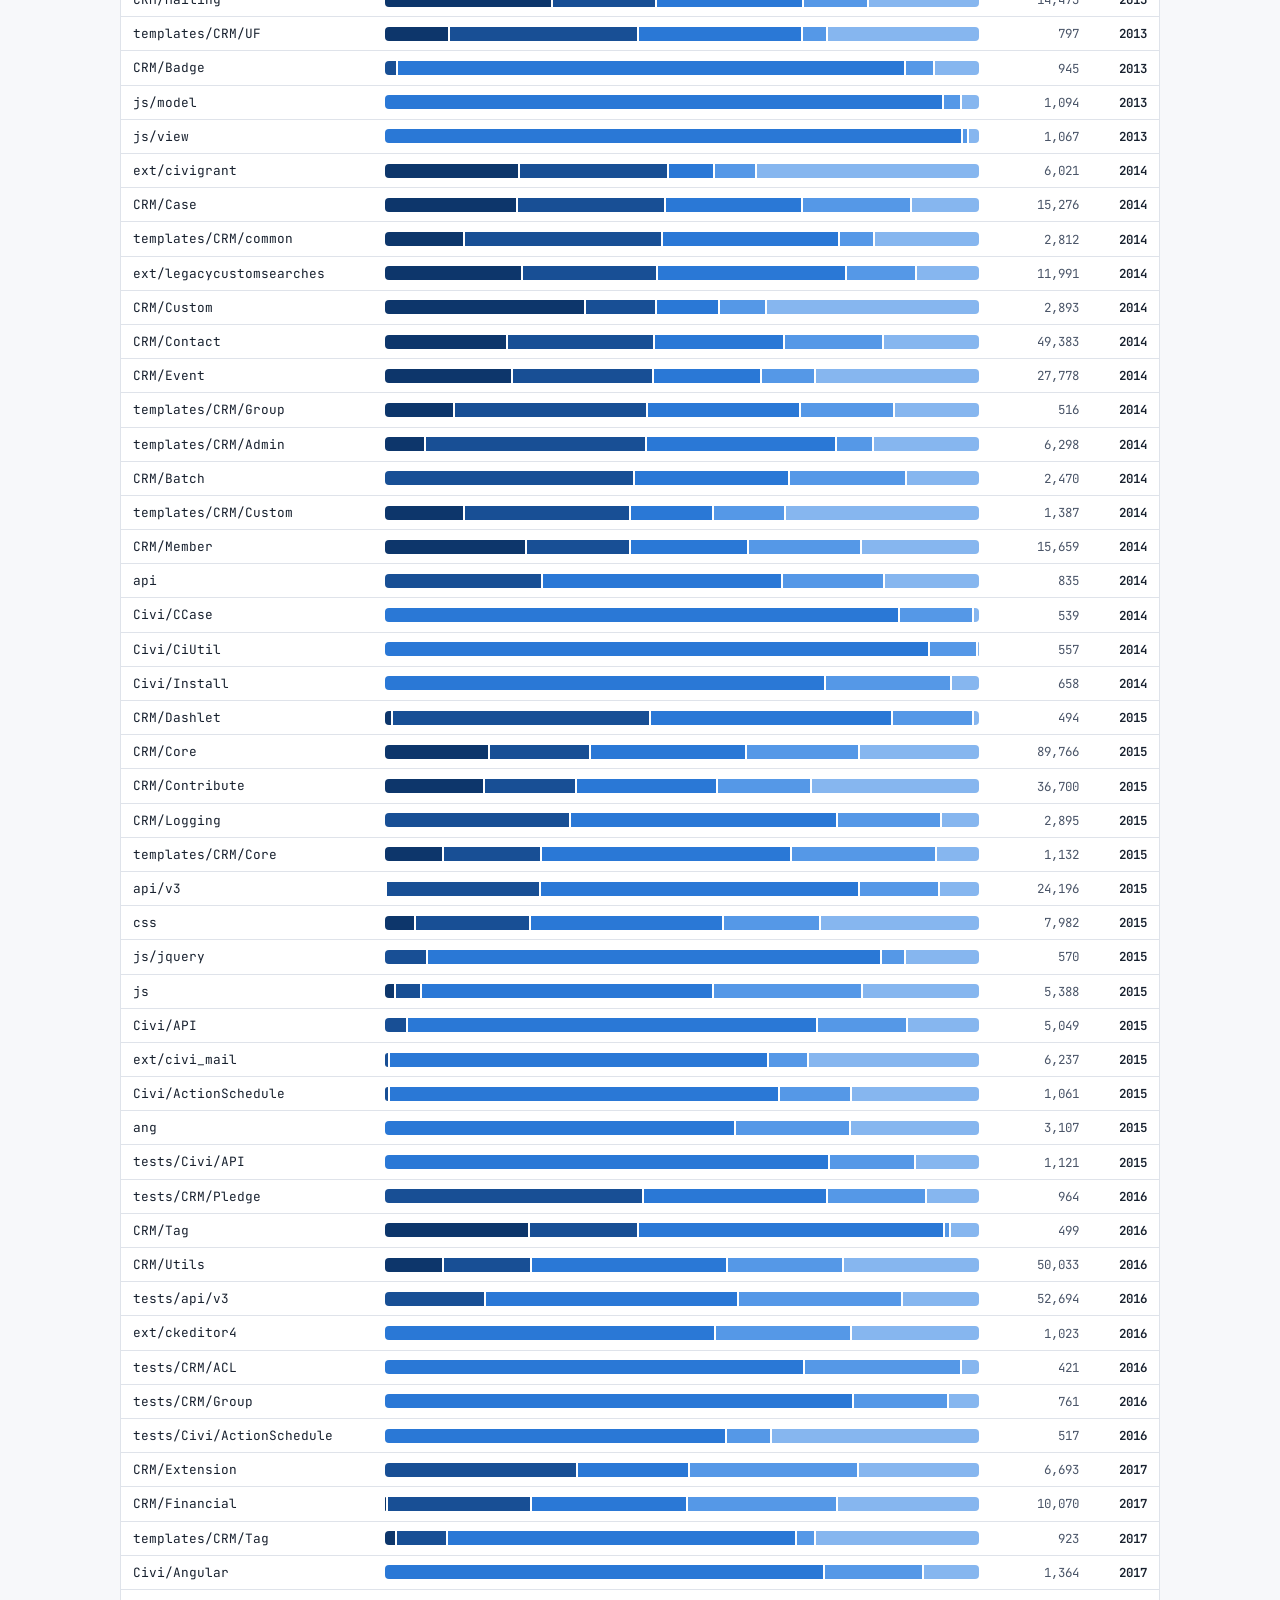
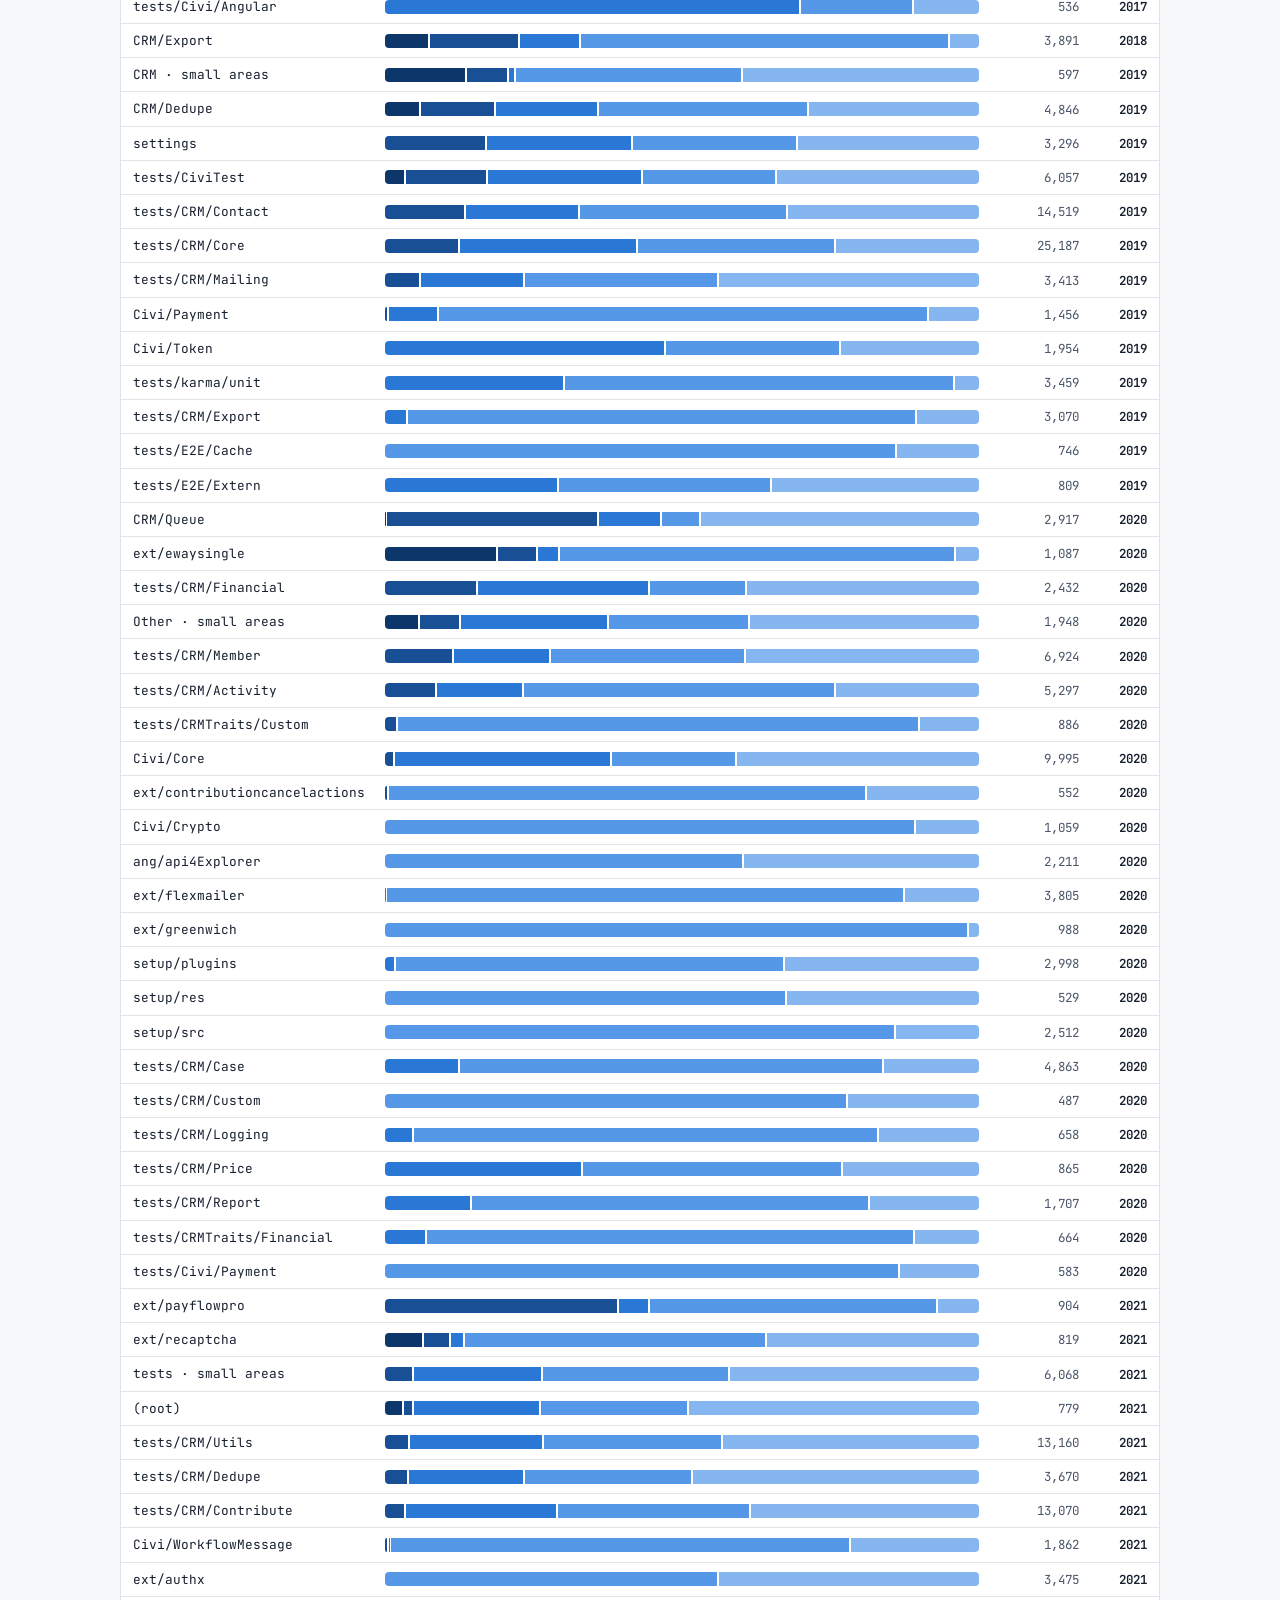
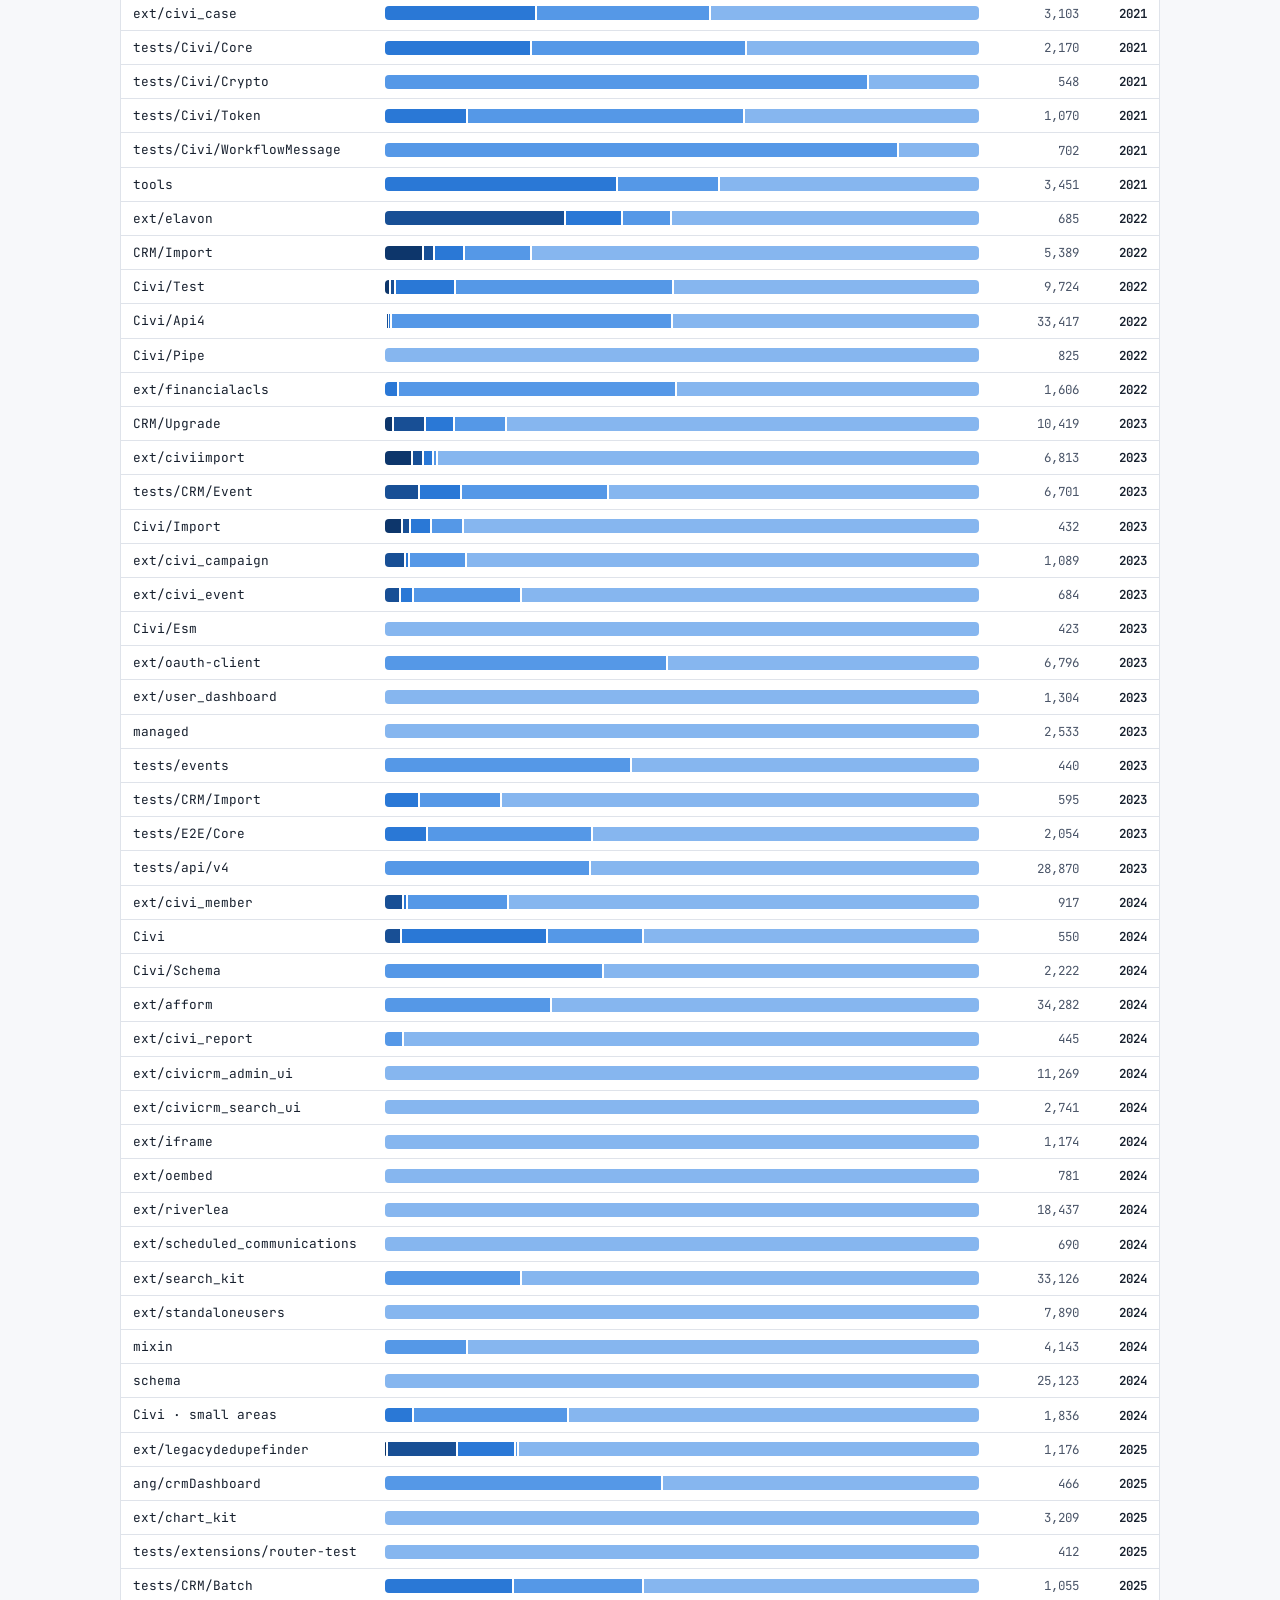
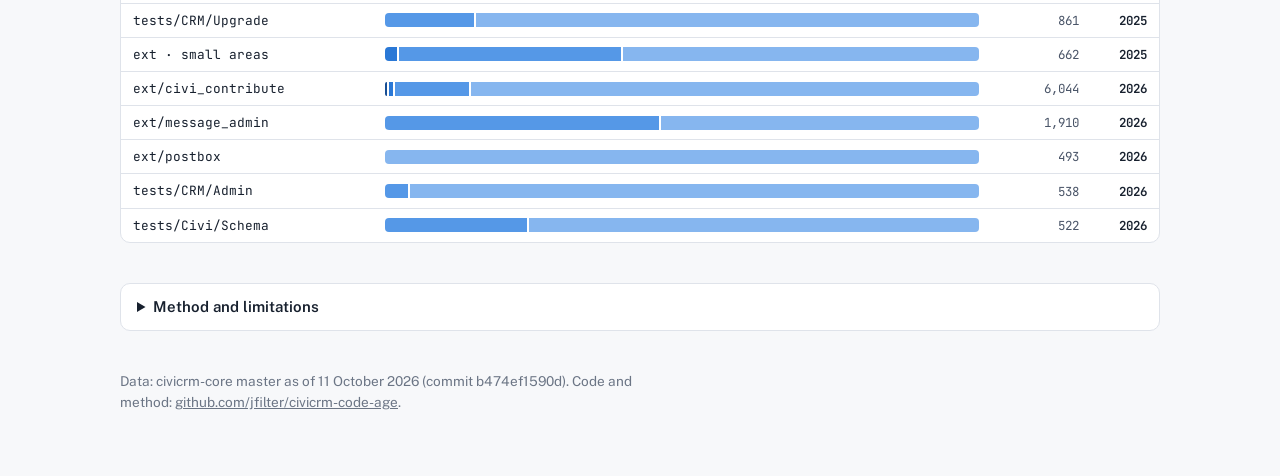
==== commit 60d3341b: "Show the age mix as share and as lines, one chart under the other" ====
--- a/docs/index.html
+++ b/docs/index.html
@@ -32,7 +32,6 @@
 .foot{font-size:.85rem;color:var(--muted)}
 .foot a{color:inherit}
 section{display:grid;gap:14px}
-.sec-head{display:flex;flex-wrap:wrap;gap:10px 20px;align-items:baseline;justify-content:space-between}
 .legend{display:flex;flex-wrap:wrap;gap:8px 18px;font-size:.82rem;color:var(--fg2)}
 .legend i{display:inline-block;width:12px;height:12px;border-radius:3px;margin-right:6px;vertical-align:-1px}
 .legend .q{color:var(--muted)}
@@ -63,9 +62,8 @@
 .chips{display:flex;flex-wrap:wrap;gap:6px}
 .chip,select,.toggle{font:600 .8rem var(--sans);border:1px solid var(--line);background:var(--panel);color:var(--fg2);border-radius:999px;padding:5px 12px;cursor:pointer}
 select,.toggle{border-radius:8px}
-.chip[aria-pressed="true"],.seg button[aria-pressed="true"]{background:var(--fg);color:var(--bg);border-color:var(--fg)}
-.seg{display:inline-flex;border:1px solid var(--line);border-radius:8px;overflow:hidden}
-.seg button{font:600 .78rem var(--sans);border:0;background:var(--panel);color:var(--fg2);padding:5px 12px;cursor:pointer}
+.chip[aria-pressed="true"]{background:var(--fg);color:var(--bg);border-color:var(--fg)}
+h3{font:600 .85rem var(--sans);color:var(--fg2);margin:6px 0 -6px}
 button:focus-visible,select:focus-visible,.col:focus-visible{outline:2px solid var(--focus);outline-offset:2px}
 label.ctl{font-size:.8rem;color:var(--muted);display:flex;gap:6px;align-items:center}
 /* area rows */
@@ -117,15 +115,13 @@
   </header>
 
   <section aria-labelledby="h-mix">
-    <div class="sec-head">
-      <h2 id="h-mix">Age mix of the codebase over time</h2>
-      <div class="seg" role="group" aria-label="Scale">
-        <button id="mix-share" aria-pressed="true">Share</button><button id="mix-abs" aria-pressed="false">Lines</button>
-      </div>
-    </div>
+    <h2 id="h-mix">Age mix of the codebase over time</h2>
     <p>The code as it stood on the first of each month and today, split by the year each line was last changed. Old layers shrink as code is rewritten or removed.</p>
     <div class="legend" id="legend-mix"></div>
-    <div class="chart" id="mix"></div>
+    <h3>Share of lines</h3>
+    <div class="chart" id="mix-share"></div>
+    <h3>Lines</h3>
+    <div class="chart" id="mix-abs"></div>
   </section>
 
   <section aria-labelledby="h-surv">
@@ -179,7 +175,7 @@
 const $=s=>document.querySelector(s);
 const NS='http://www.w3.org/2000/svg';
 const tip=$('#tip');
-let Y0,STATE={group:'All',sort:'med',table:false,open:new Set(),mix:'share'};
+let Y0,STATE={group:'All',sort:'med',table:false,open:new Set()};
 
 const sum=a=>a.reduce((x,y)=>x+y,0);
 function binsOf(ys){return BINS.map(b=>{let s=0;for(let y=b.from;y<=b.to;y++)s+=ys[y-Y0]||0;return s})}
@@ -223,10 +219,10 @@
   const snaps=D.snapshots.map(s=>({label:s.date.slice(0,4),date:s.date,ys:s.ys})).concat([{label:'today',date:D.meta.head[1],ys:all}]);
   const dec=d=>{const [y,m,dd]=d.split('-').map(Number);return y+(m-1)/12+(dd-1)/365};
   for(const s of snaps){s.x=dec(s.date);s.bins=binsOf(s.ys);s.n=sum(s.ys)}
-  function drawMix(){
-    const host=$('#mix');host.innerHTML='';
-    const W=Math.max(300,host.clientWidth),narrow=W<600,H=narrow?240:330,L=narrow?40:56,R=16,T=10,B=28,share=STATE.mix==='share';
-    const svg=el('svg',{viewBox:`0 0 ${W} ${H}`,role:'img','aria-label':'Stacked area chart of code lines by age band at each monthly snapshot'},host);
+  function drawMix(host,share){
+    host.innerHTML='';
+    const W=Math.max(300,host.clientWidth),narrow=W<600,H=narrow?220:300,L=narrow?40:56,R=16,T=10,B=28;
+    const svg=el('svg',{viewBox:`0 0 ${W} ${H}`,role:'img','aria-label':`Stacked area chart of code ${share?'share':'lines'} by age band at each monthly snapshot`},host);
     const x0=snaps[0].x,x1=snaps[snaps.length-1].x,X=x=>L+(x-x0)/(x1-x0)*(W-L-R);
     const maxN=Math.max(...snaps.map(s=>s.n)),top=share?1:Math.ceil(maxN/niceStep(maxN,5))*niceStep(maxN,5);
     const Y=v=>H-B-v/top*(H-B-T);
@@ -253,8 +249,8 @@
       const hide=()=>{cross.setAttribute('visibility','hidden');tip.hidden=true};
       hit.addEventListener('pointerleave',hide);hit.addEventListener('blur',hide)});
   }
-  for(const [id,mode] of [['#mix-share','share'],['#mix-abs','abs']])$(id).onclick=()=>{STATE.mix=mode;$('#mix-share').setAttribute('aria-pressed',mode==='share');$('#mix-abs').setAttribute('aria-pressed',mode==='abs');drawMix()};
-  drawMix();
+  const drawMixes=()=>{drawMix($('#mix-share'),true);drawMix($('#mix-abs'),false)};
+  drawMixes();
 
   // ---- survival: per cohort of lines that reached master in a year, share left relative to the next January
   const curves=SURV_COHORTS.map(c=>{
@@ -287,7 +283,7 @@
       const s=el('tspan',{dx:6},t);s.textContent=e.c.half!=null?`${narrow?'':'half-life '}${e.c.half.toFixed(1)} ${narrow?'y':'years'}`:narrow?'> 50%':'over 50% left';s.setAttribute('style','font-weight:400;fill:var(--muted)')}
   }
   drawSurv();
-  let lastW=0;new ResizeObserver(([e])=>{const w=Math.round(e.contentRect.width);if(w!==lastW){lastW=w;drawMix();drawSurv()}}).observe($('#mix'));
+  let lastW=0;new ResizeObserver(([e])=>{const w=Math.round(e.contentRect.width);if(w!==lastW){lastW=w;drawMixes();drawSurv()}}).observe($('#mix-share'));
 
   // ---- today's cohort columns
   const max=Math.max(...all),cstep=niceStep(max,4),top=Math.ceil(max/cstep)*cstep;
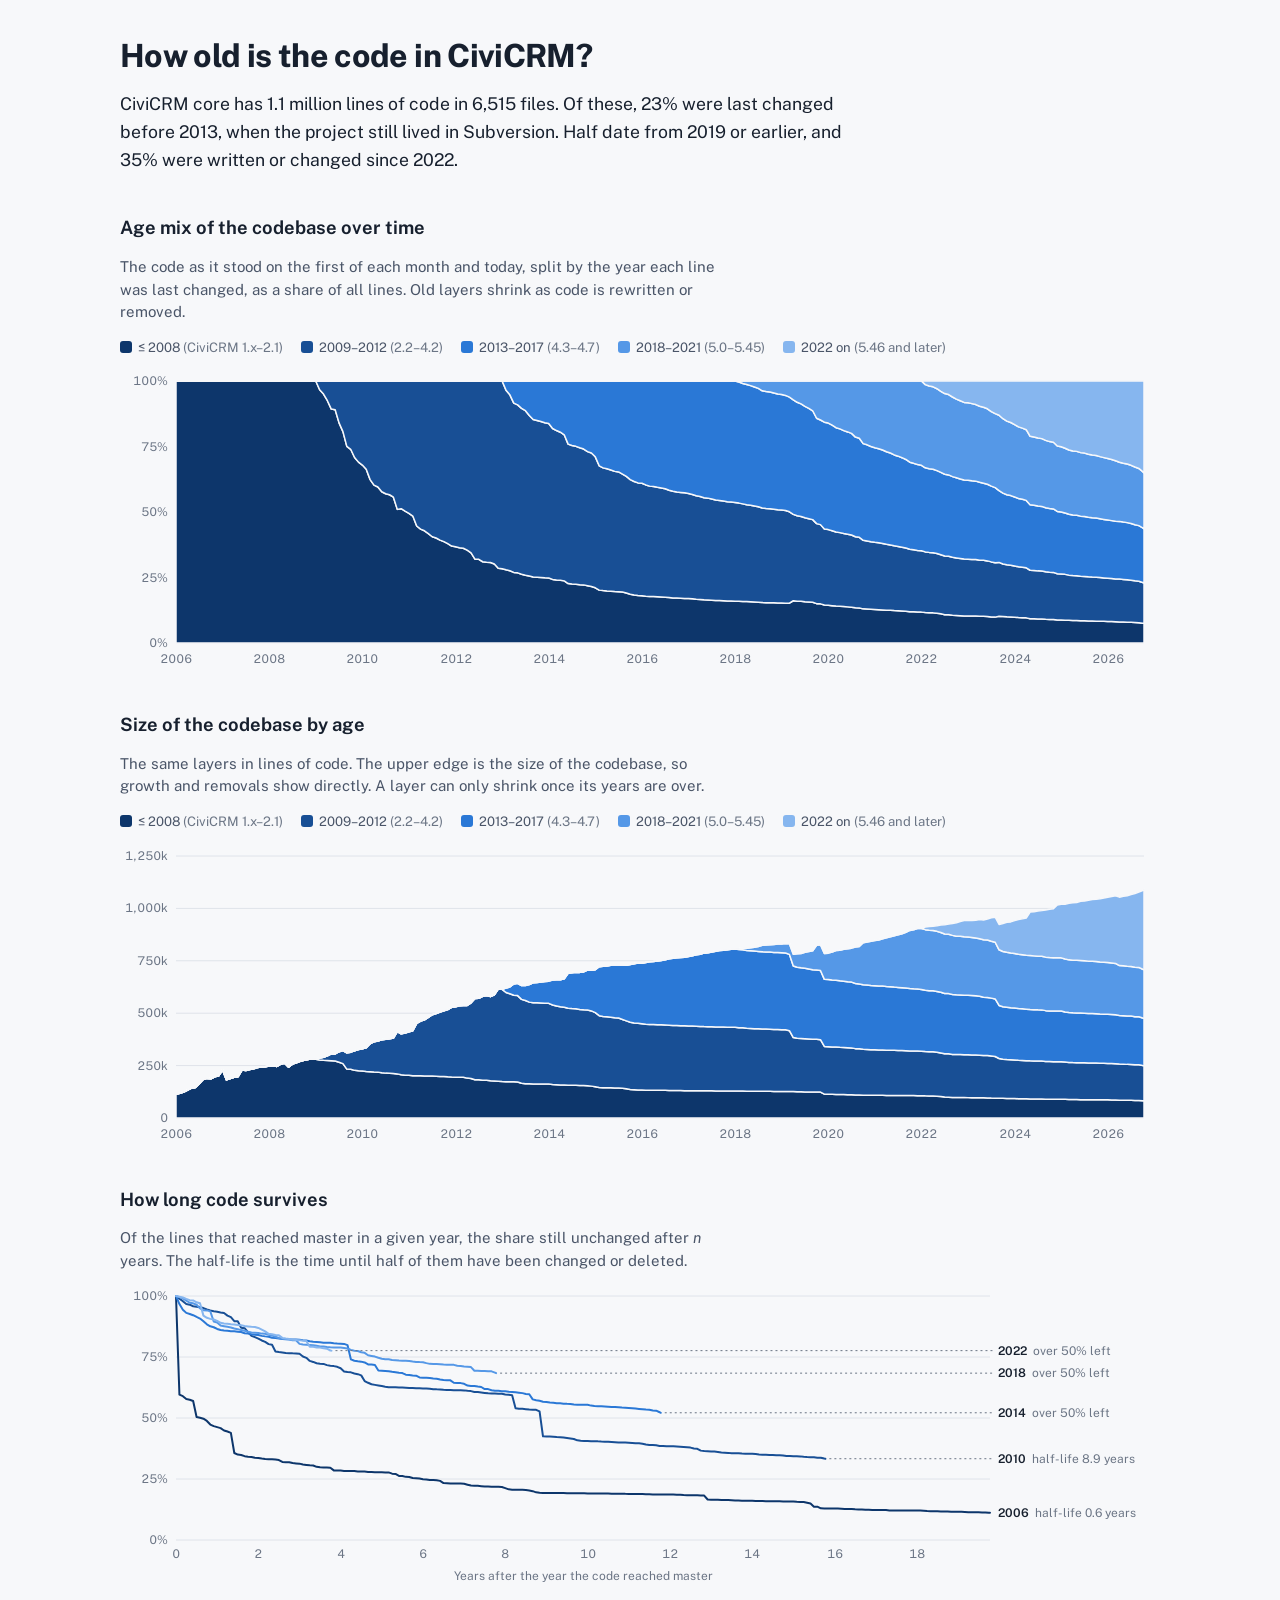
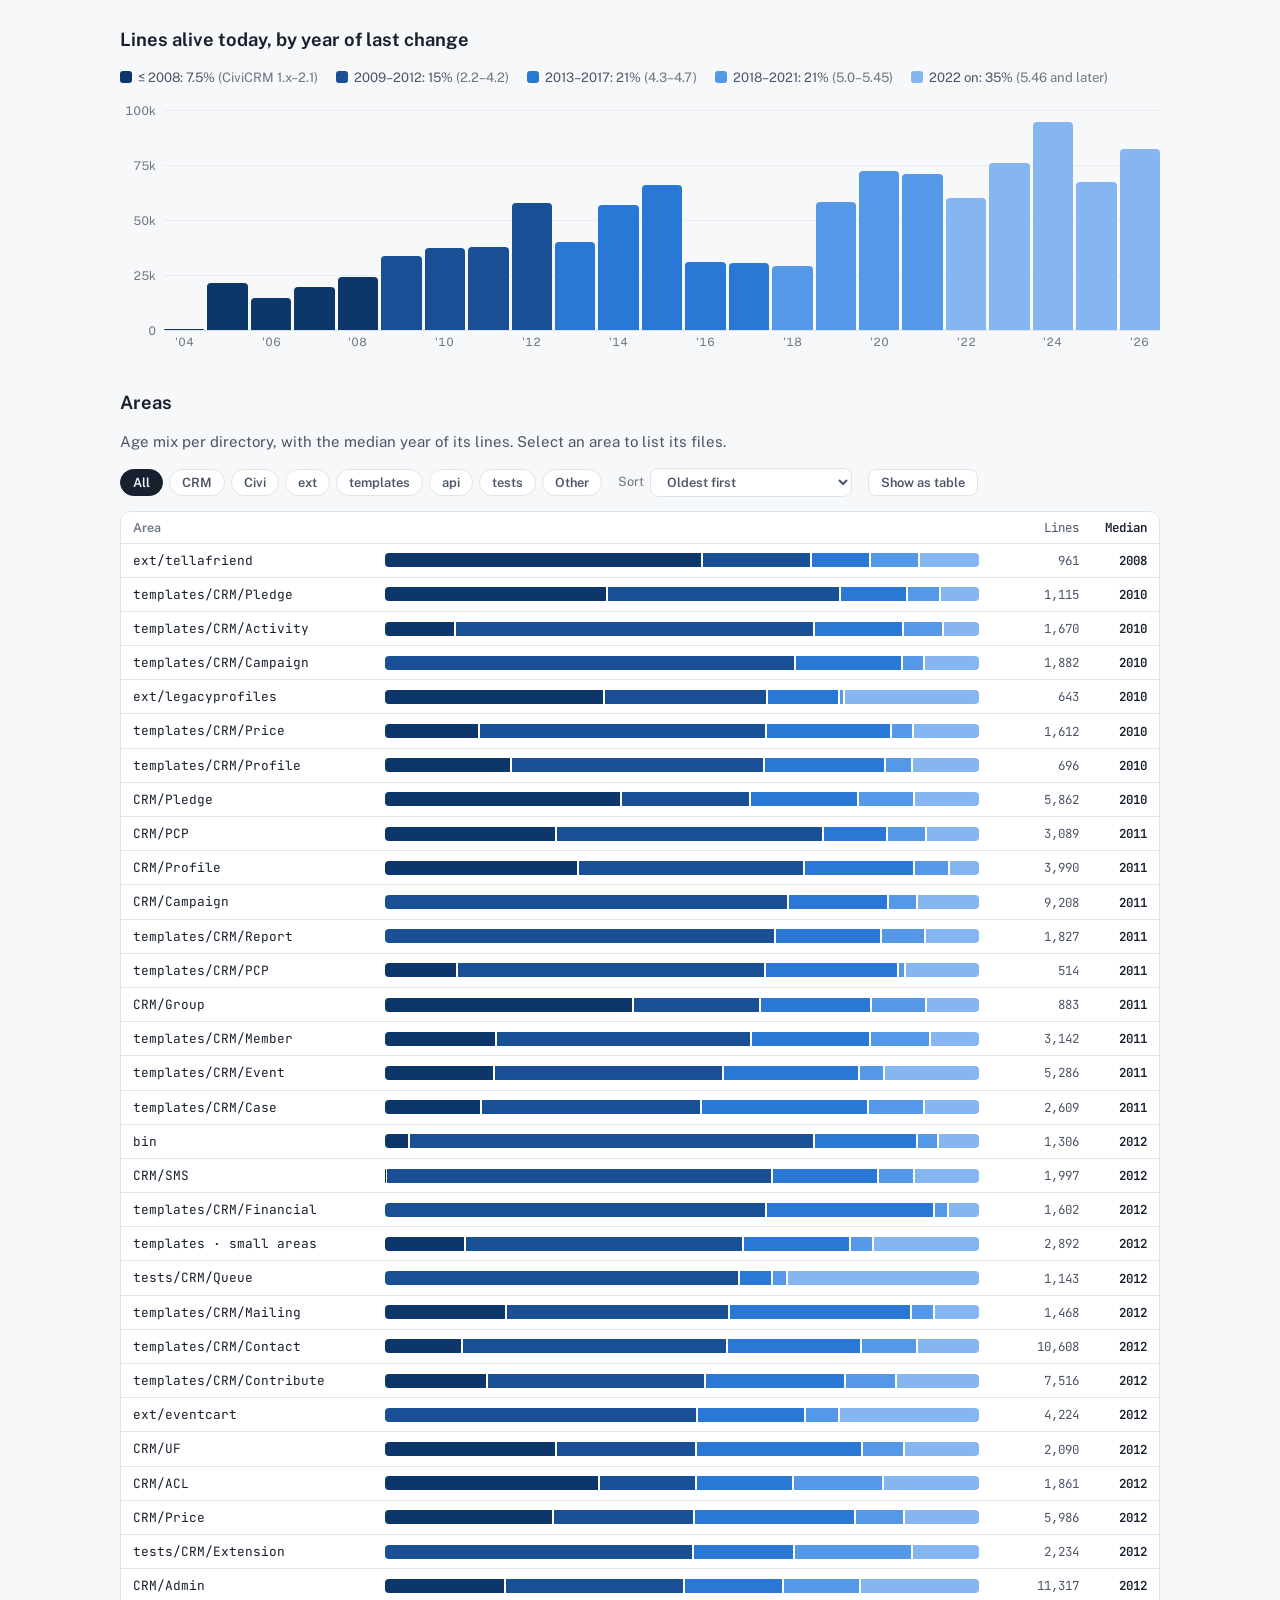
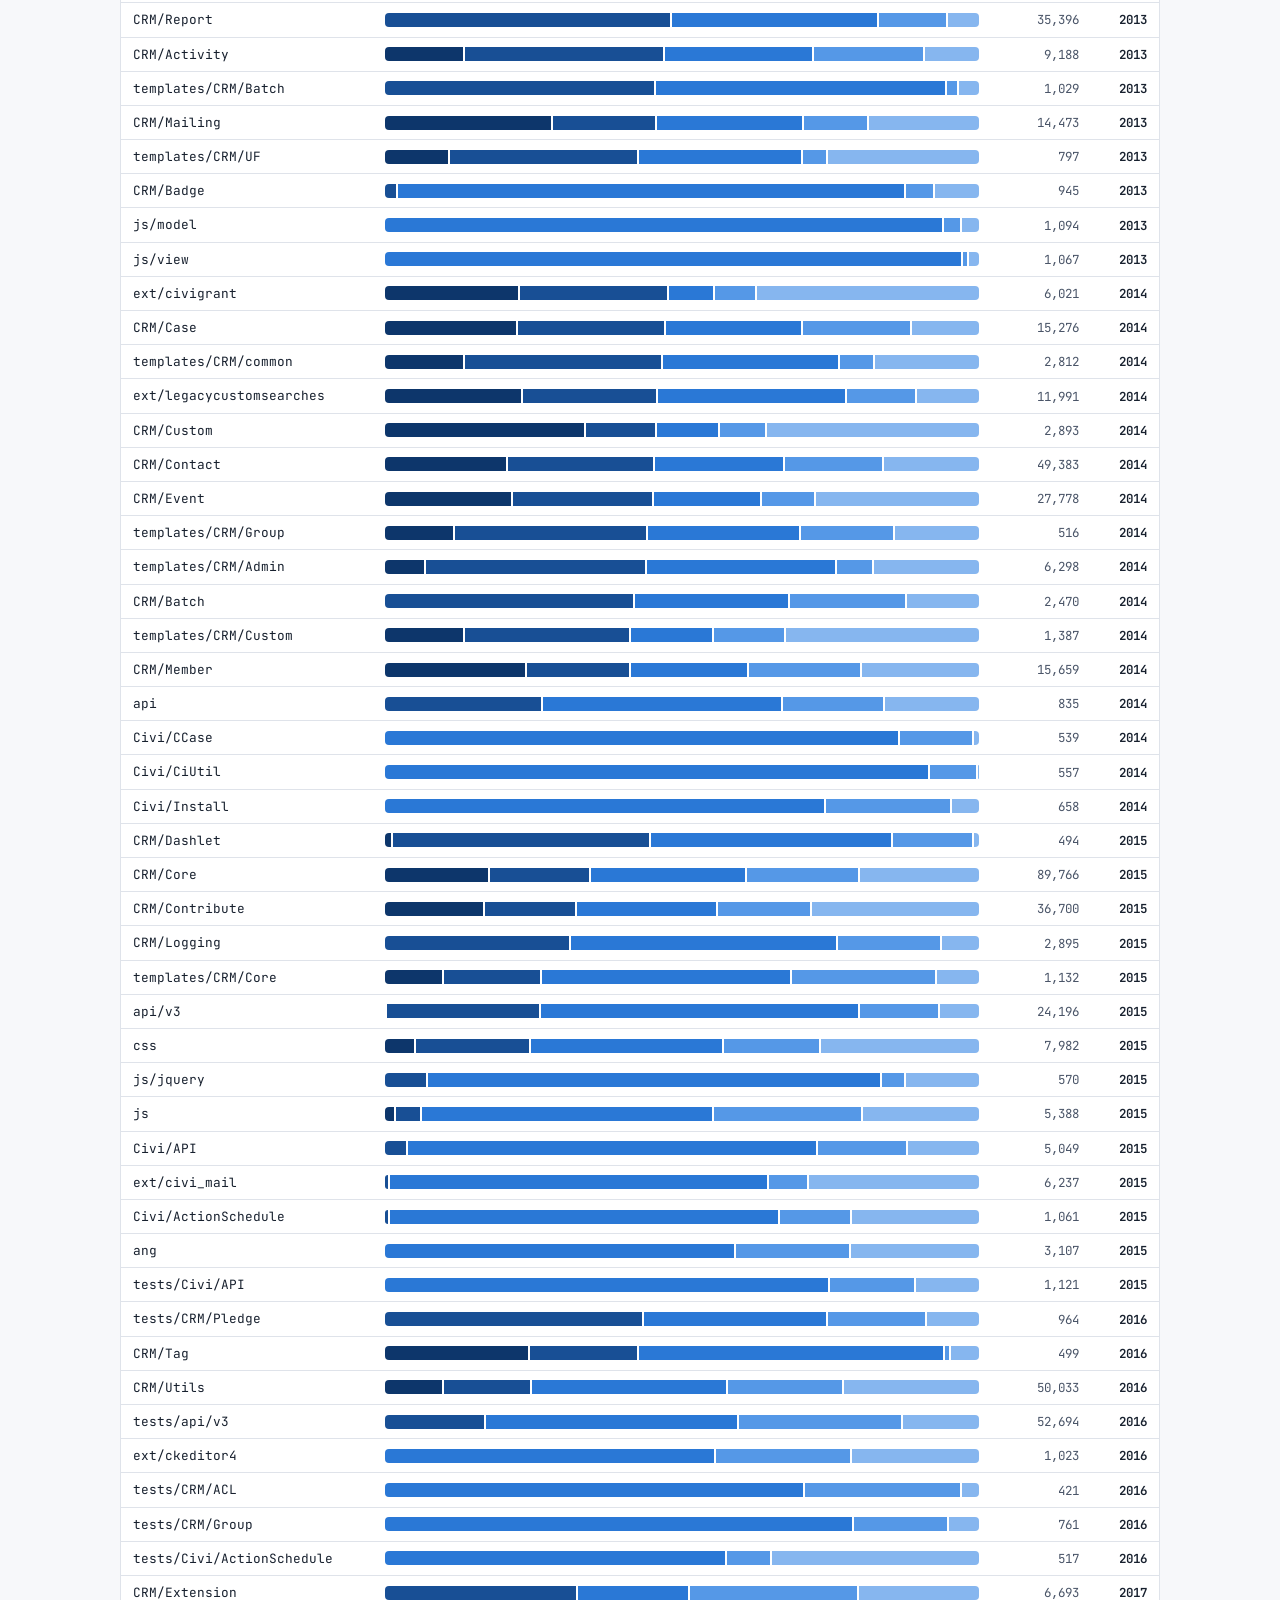
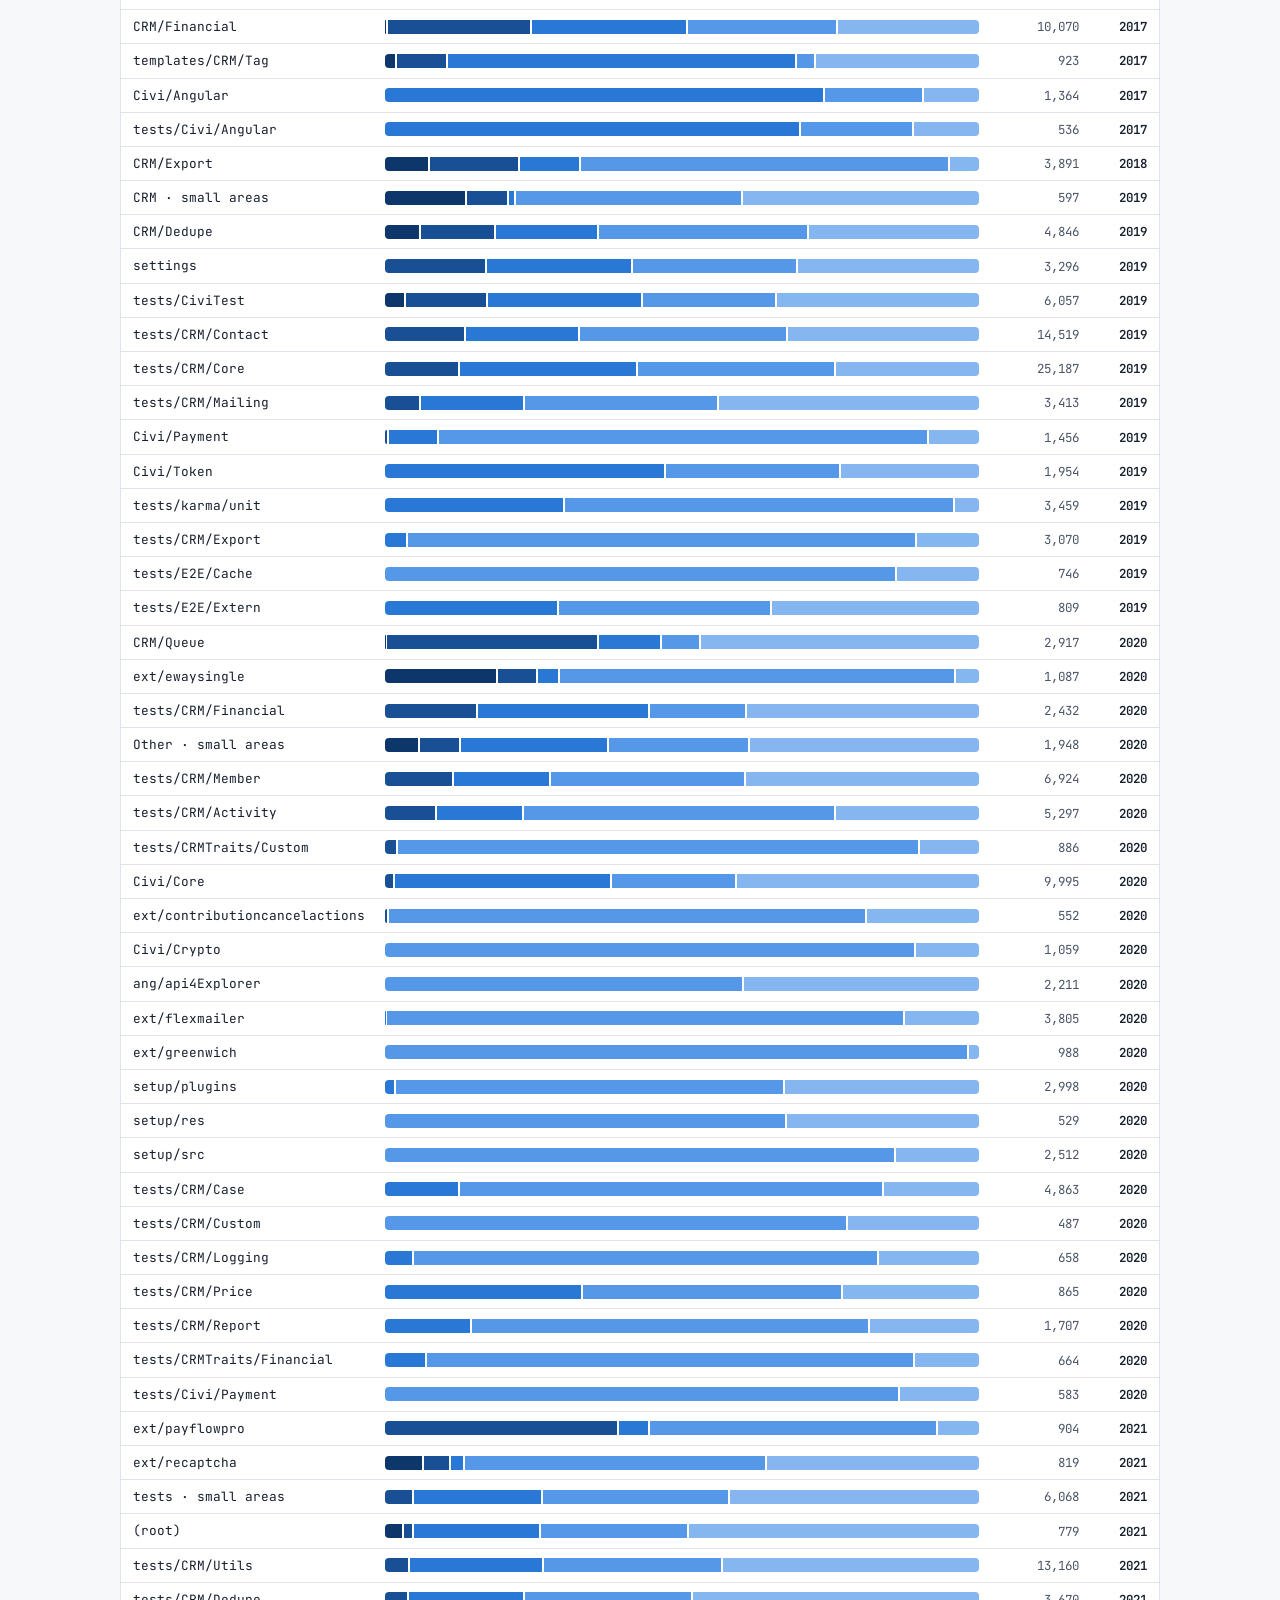
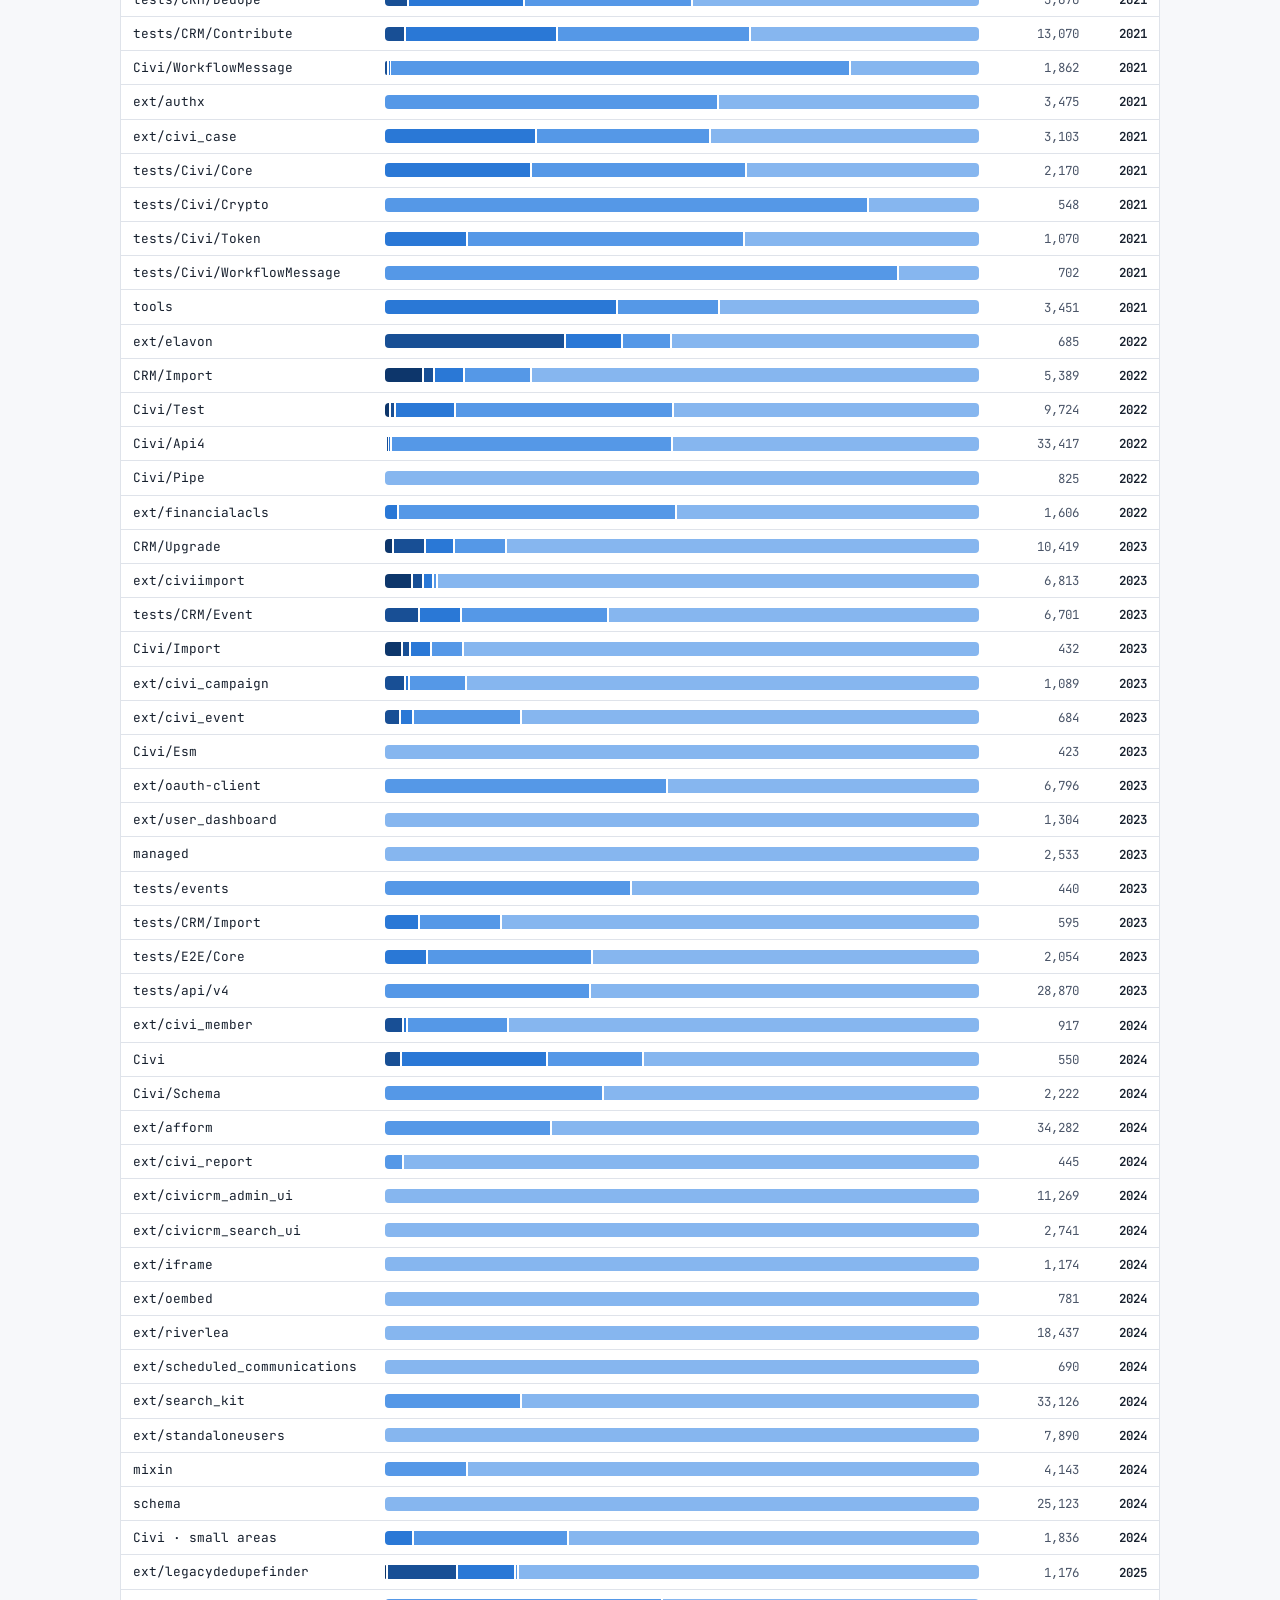
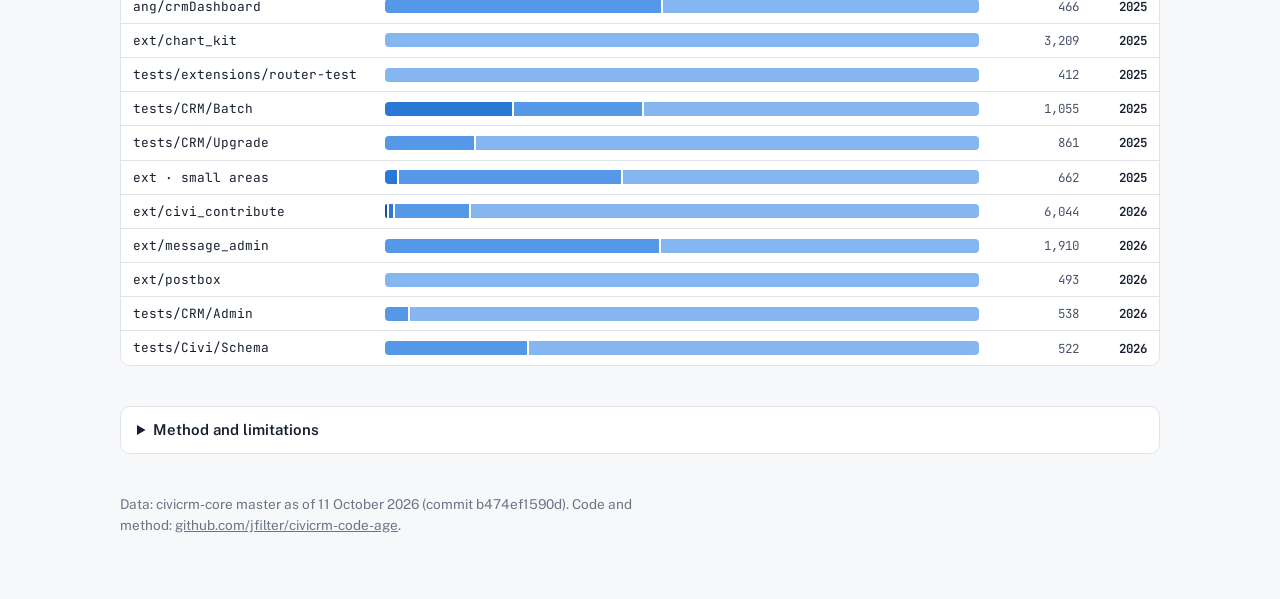
==== commit c67ca478: "Give the share and the lines chart their own section, intro and legend" ====
--- a/docs/index.html
+++ b/docs/index.html
@@ -63,7 +63,6 @@
 .chip,select,.toggle{font:600 .8rem var(--sans);border:1px solid var(--line);background:var(--panel);color:var(--fg2);border-radius:999px;padding:5px 12px;cursor:pointer}
 select,.toggle{border-radius:8px}
 .chip[aria-pressed="true"]{background:var(--fg);color:var(--bg);border-color:var(--fg)}
-h3{font:600 .85rem var(--sans);color:var(--fg2);margin:6px 0 -6px}
 button:focus-visible,select:focus-visible,.col:focus-visible{outline:2px solid var(--focus);outline-offset:2px}
 label.ctl{font-size:.8rem;color:var(--muted);display:flex;gap:6px;align-items:center}
 /* area rows */
@@ -116,11 +115,15 @@
 
   <section aria-labelledby="h-mix">
     <h2 id="h-mix">Age mix of the codebase over time</h2>
-    <p>The code as it stood on the first of each month and today, split by the year each line was last changed. Old layers shrink as code is rewritten or removed.</p>
-    <div class="legend" id="legend-mix"></div>
-    <h3>Share of lines</h3>
+    <p>The code as it stood on the first of each month and today, split by the year each line was last changed, as a share of all lines. Old layers shrink as code is rewritten or removed.</p>
+    <div class="legend mix-legend"></div>
     <div class="chart" id="mix-share"></div>
-    <h3>Lines</h3>
+  </section>
+
+  <section aria-labelledby="h-size">
+    <h2 id="h-size">Size of the codebase by age</h2>
+    <p>The same layers in lines of code. The upper edge is the size of the codebase, so growth and removals show directly. A layer can only shrink once its years are over.</p>
+    <div class="legend mix-legend"></div>
     <div class="chart" id="mix-abs"></div>
   </section>
 
@@ -212,7 +215,7 @@
   $('#lede').textContent=`CiviCRM core has ${(total/1e6).toLocaleString('en-US',{maximumFractionDigits:1})} million lines of code in ${fmt(D.files.length)} files. Of these, ${pct(allBins[0]+allBins[1],total)} were last changed before 2013, when the project still lived in Subversion. Half date from ${median(all)} or earlier, and ${pct(allBins[4],total)} were written or changed since 2022.`;
   $('#foot').innerHTML=`Data: civicrm-core ${D.meta.ref} as of ${asOf} (commit ${D.meta.head[0]}). Code and method: <a href="https://github.com/jfilter/civicrm-code-age">github.com/jfilter/civicrm-code-age</a>.`;
   const legend=vals=>BINS.map((b,i)=>`<span>${swatch(i)}${b.lab}${vals?': '+pct(vals[i],sum(vals)):''} <span class="q">(${b.note})</span></span>`).join('');
-  $('#legend-mix').innerHTML=legend();
+  document.querySelectorAll('.mix-legend').forEach(l=>l.innerHTML=legend());
   $('#legend').innerHTML=legend(allBins);
 
   // ---- age mix over time: snapshots plus today
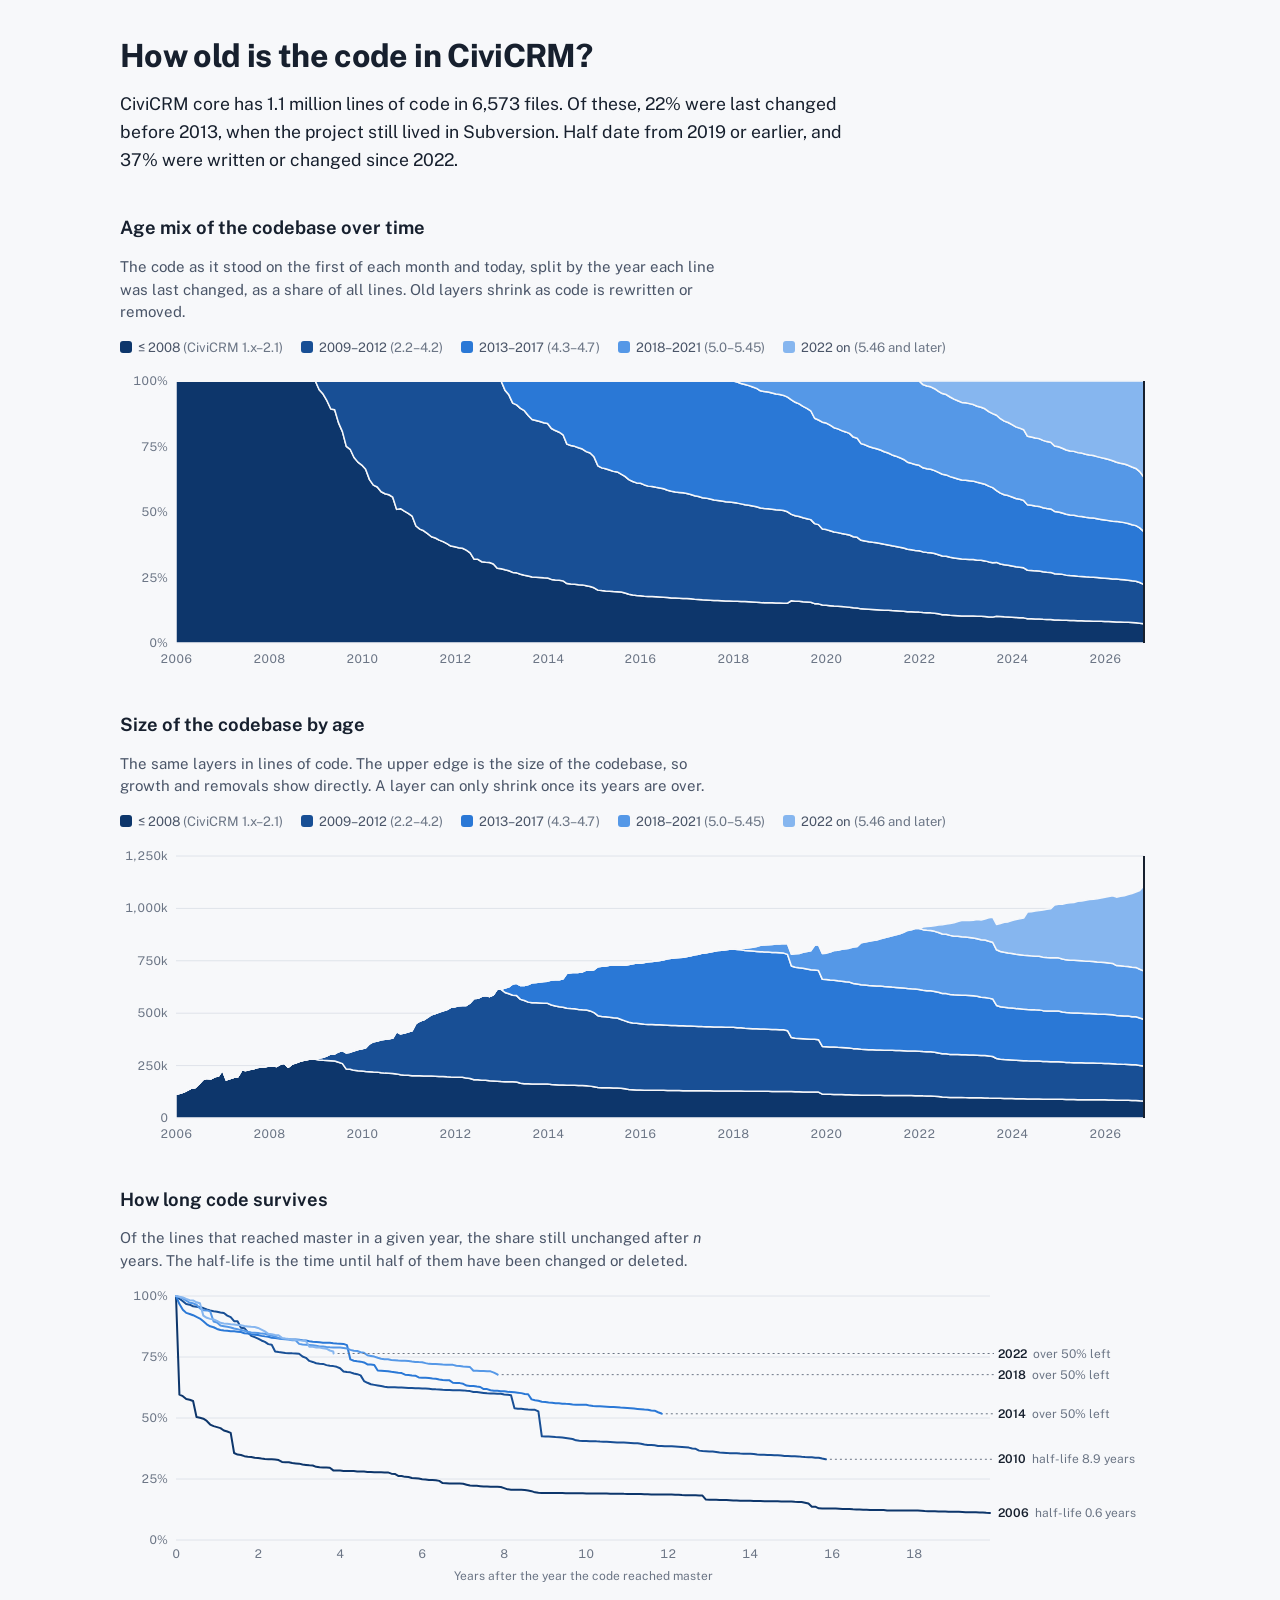
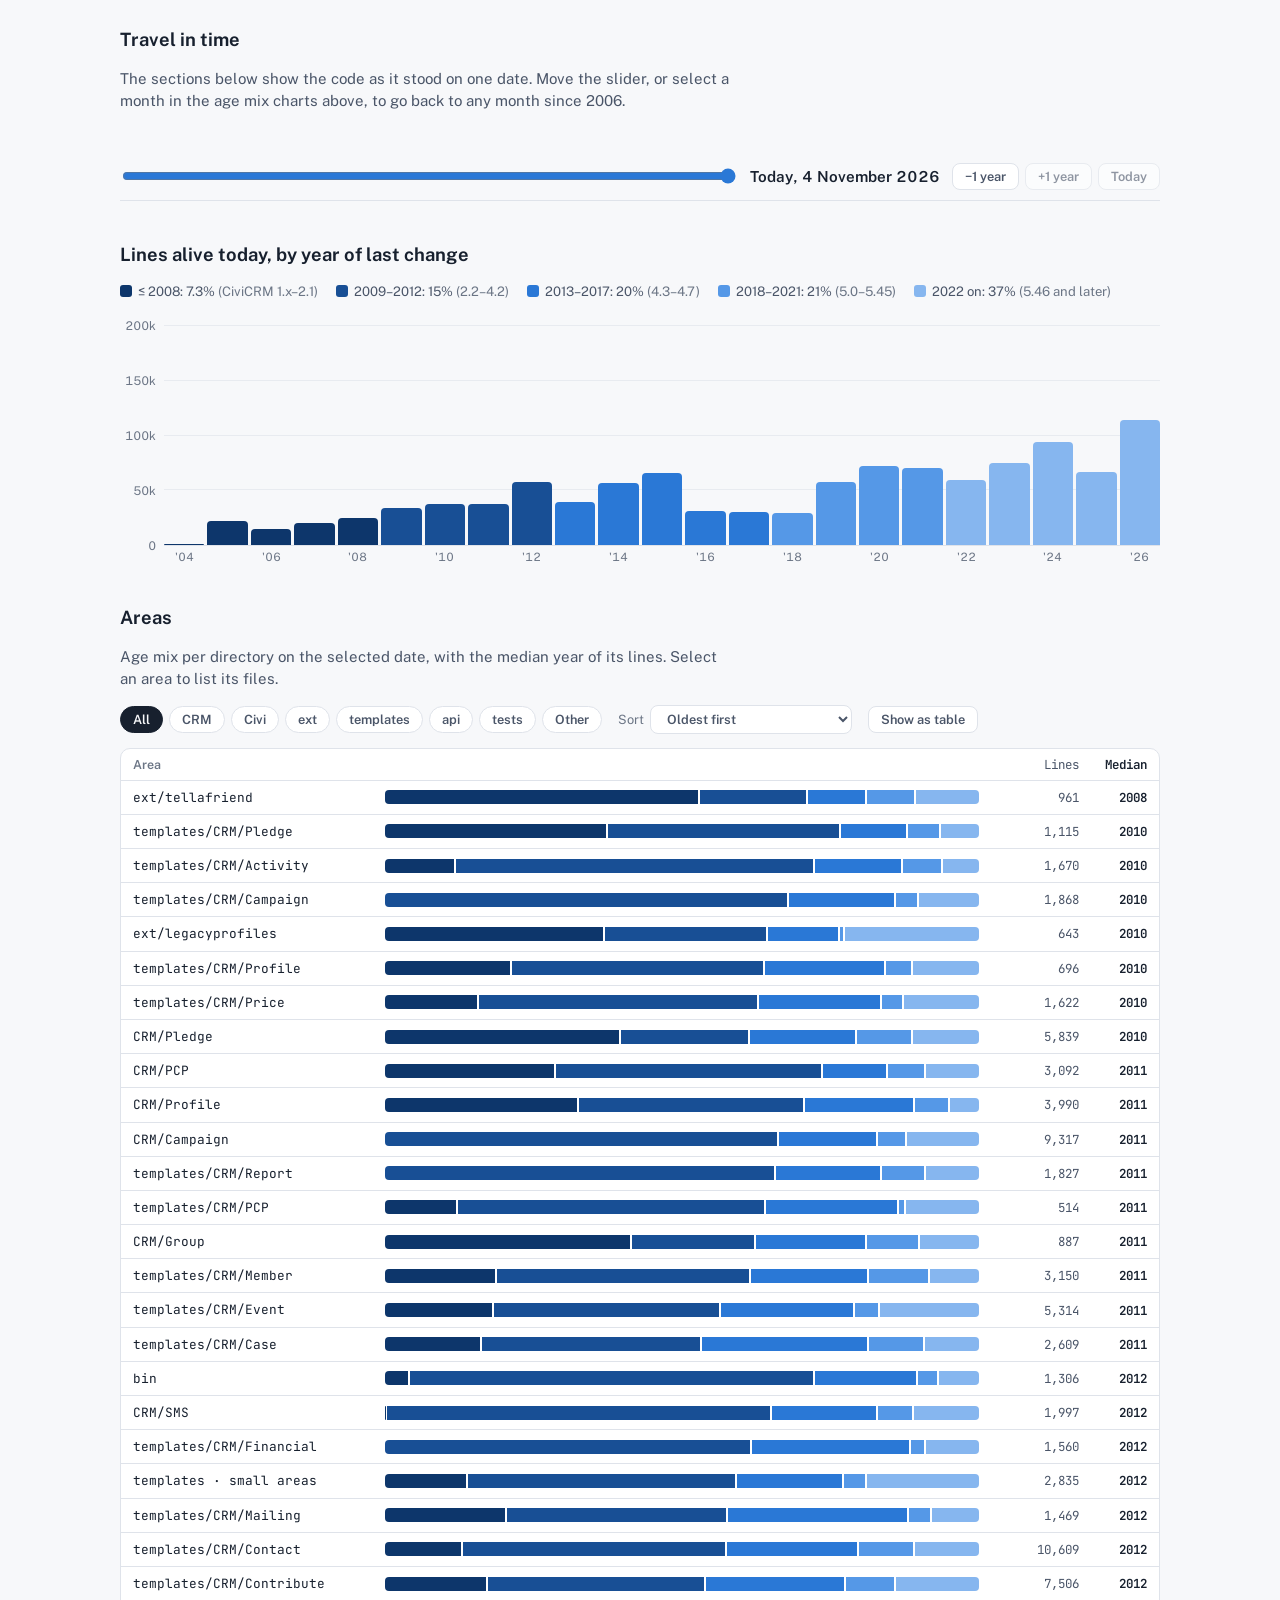
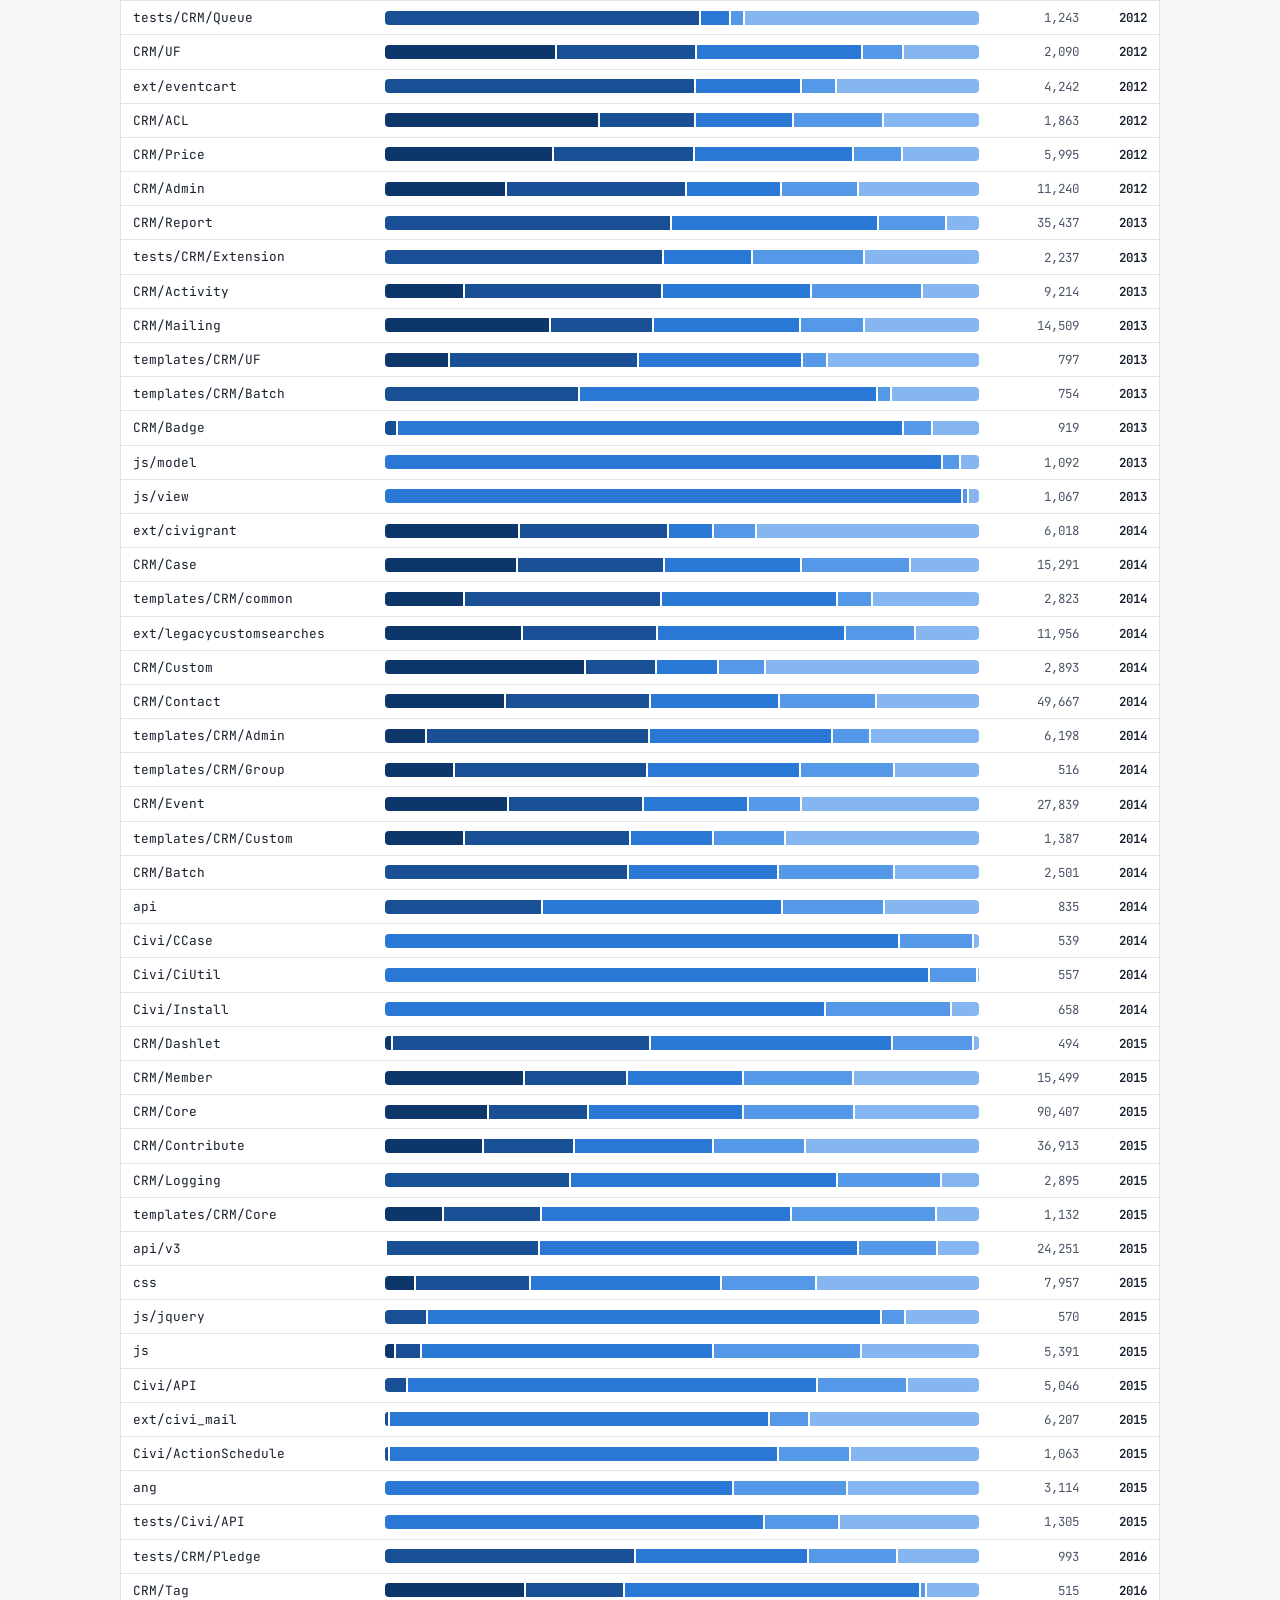
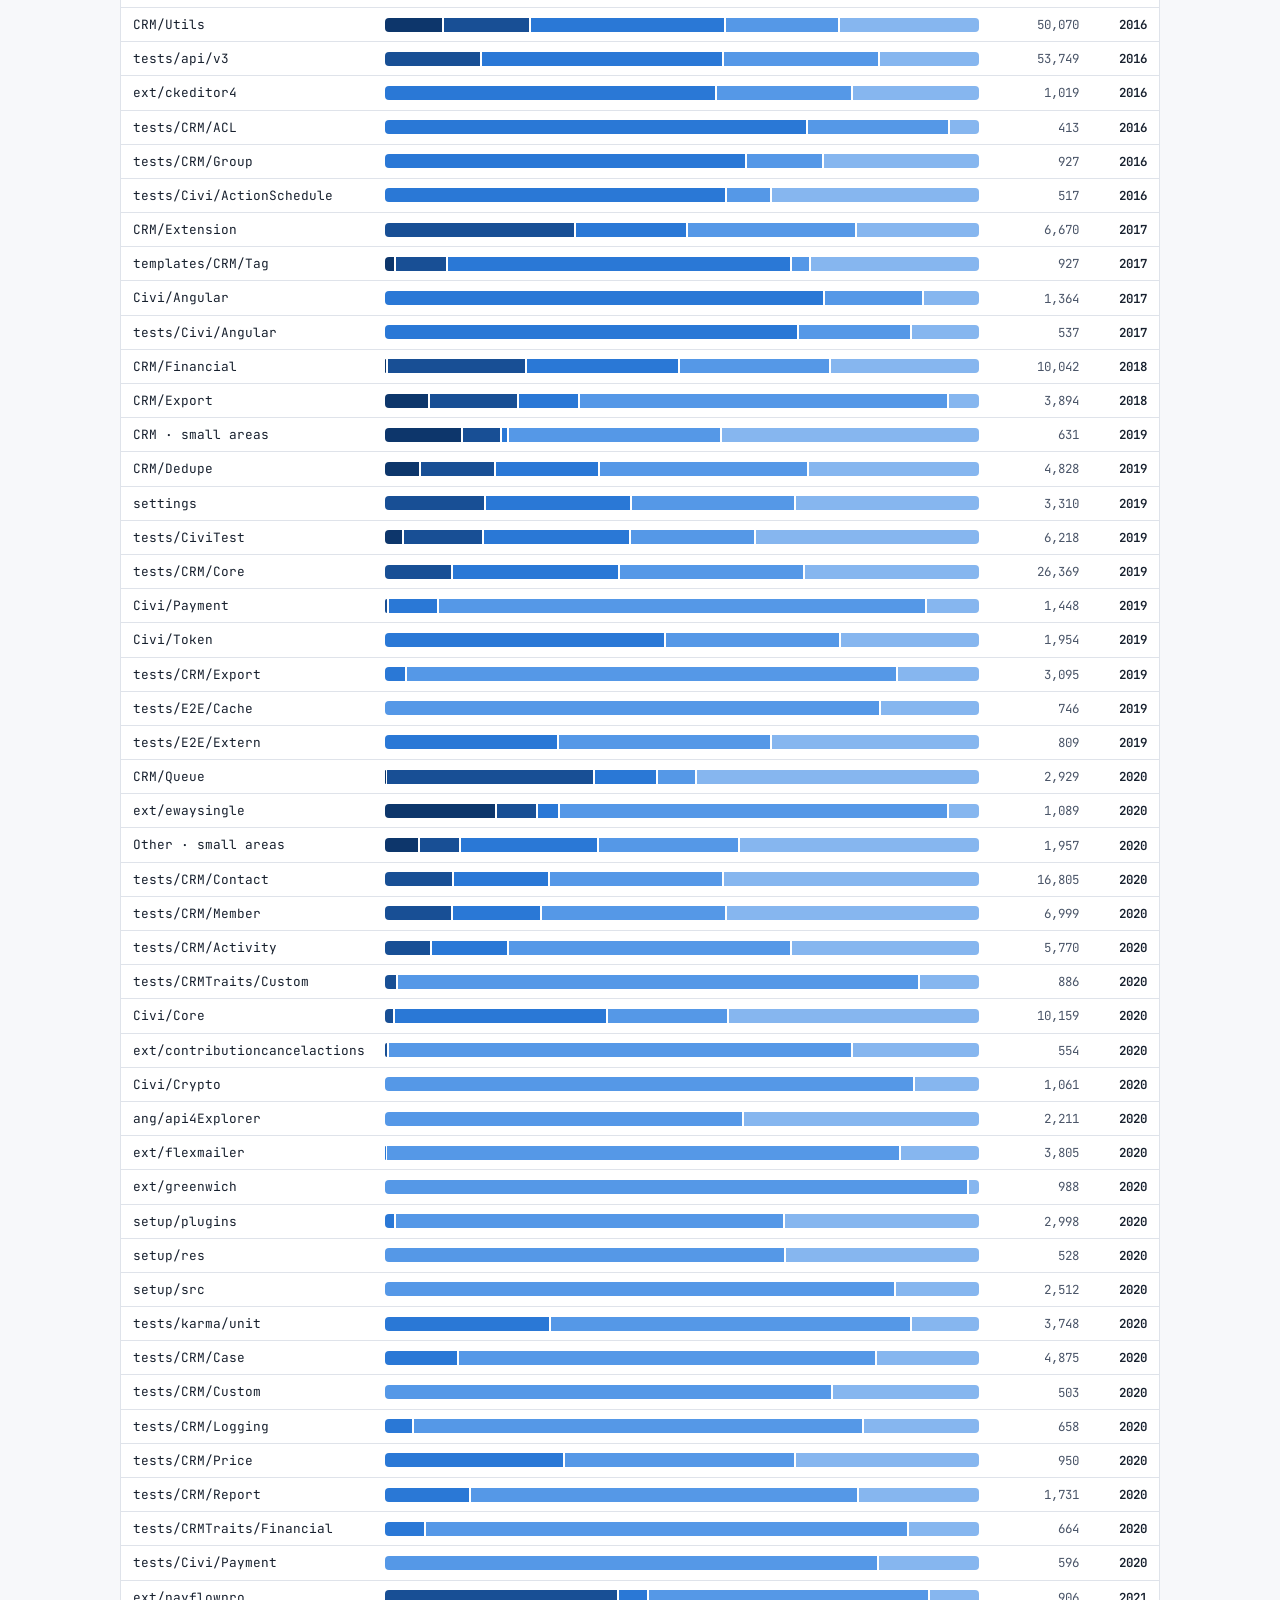
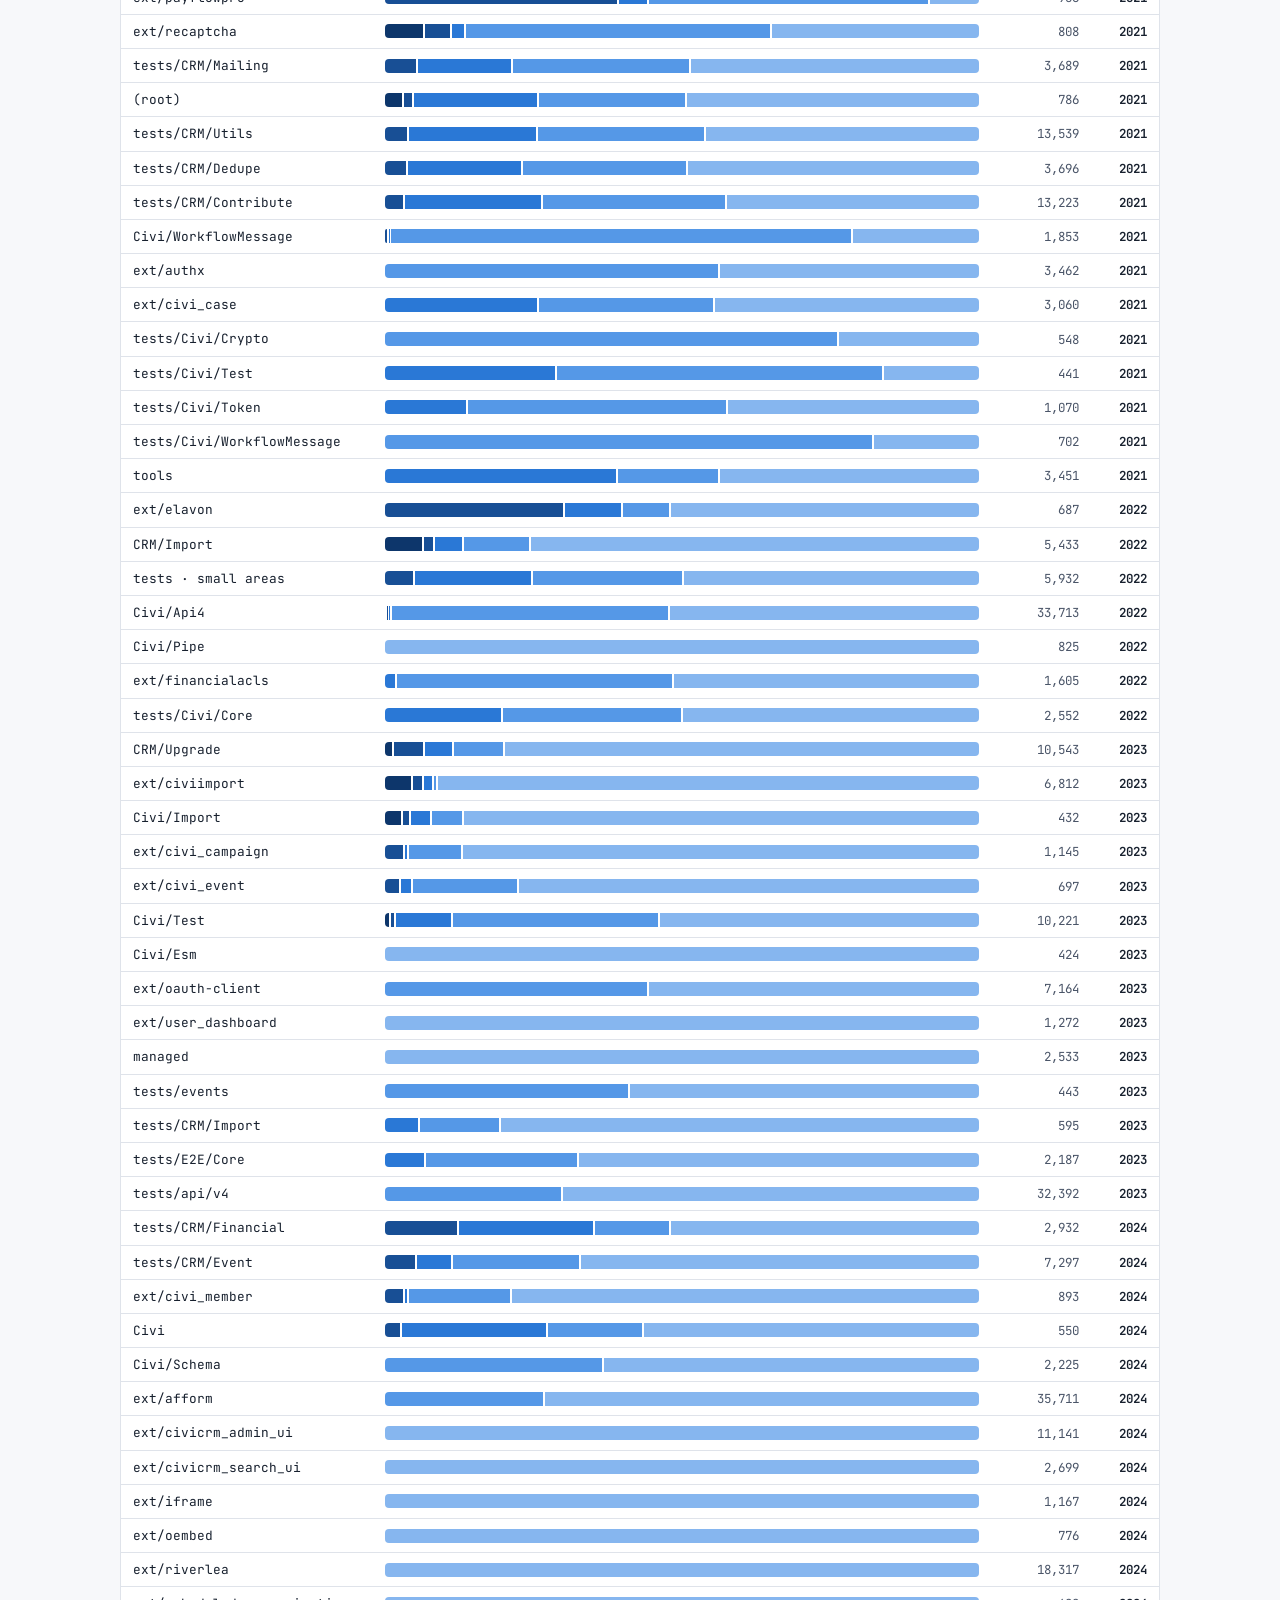
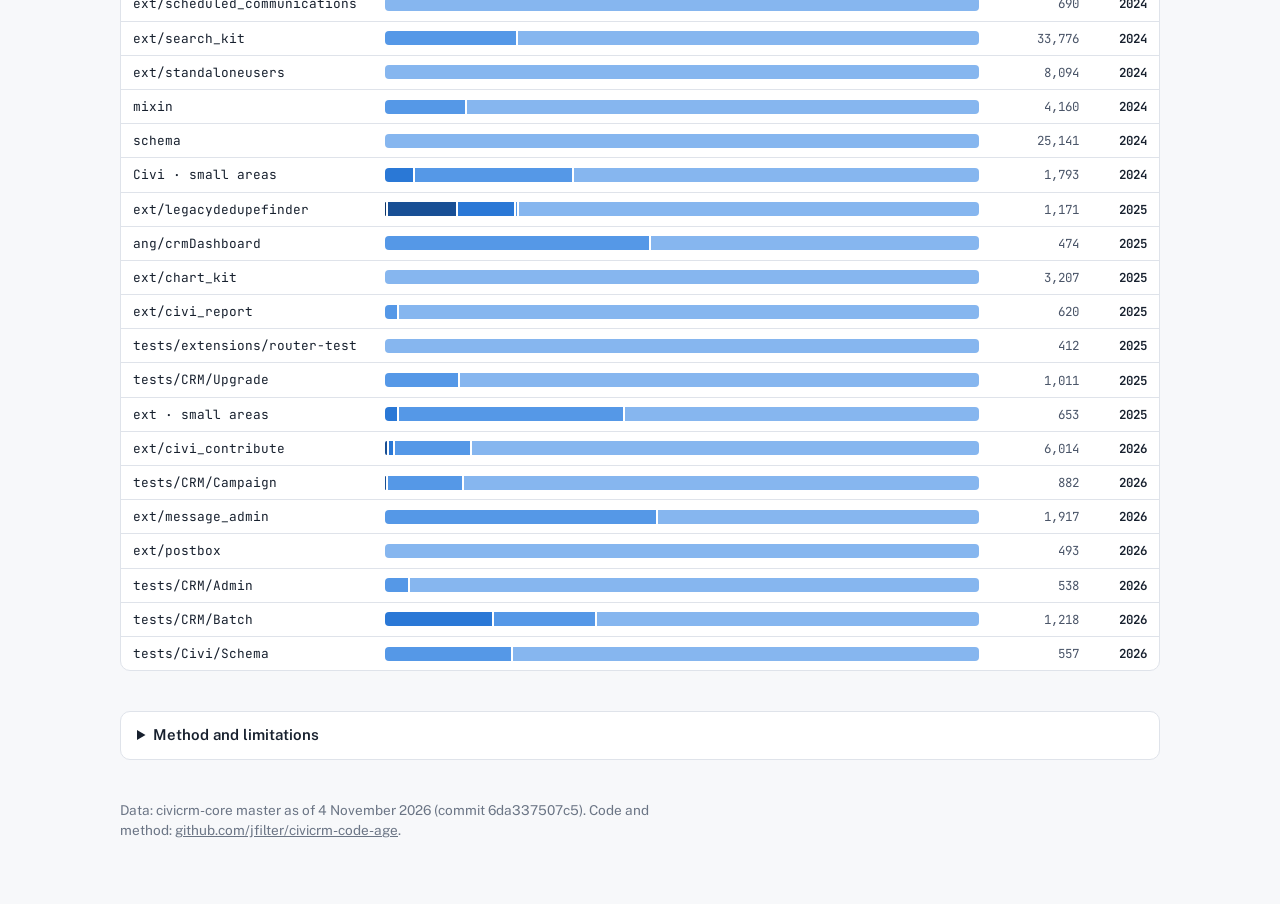
==== commit 2a0d93c4: "Travel in time: show cohorts and areas at any monthly snapshot analyze.py writes docs/history.json w" ====
--- a/docs/index.html
+++ b/docs/index.html
@@ -7,7 +7,7 @@
 <link rel="preconnect" href="https://fonts.googleapis.com">
 <link rel="stylesheet" href="https://fonts.googleapis.com/css2?family=Public+Sans:wght@400;600;750&family=JetBrains+Mono:wght@400;600&display=swap">
 <style>
-/* Layout: one reading column; summary → age mix over time → survival → today's cohorts → per-area bars with file drilldown */
+/* Layout: one reading column; summary → age mix over time → survival → time slider over cohorts and per-area bars with file drilldown */
 :root{
   --bg:#f7f8fa; --panel:#ffffff; --fg:#17202e; --fg2:#4a5568; --muted:#6b7585; --line:#dfe3ea; --hover:#eef2f8; --focus:#2a78d6;
   --b0:#0d366b; --b1:#184f95; --b2:#2a78d6; --b3:#5598e7; --b4:#86b6ef;
@@ -64,6 +64,14 @@
 select,.toggle{border-radius:8px}
 .chip[aria-pressed="true"]{background:var(--fg);color:var(--bg);border-color:var(--fg)}
 button:focus-visible,select:focus-visible,.col:focus-visible{outline:2px solid var(--focus);outline-offset:2px}
+/* time slider stays visible while the cohorts and areas below it scroll */
+.when{display:grid;gap:40px}
+.timebar{position:sticky;top:0;z-index:5;background:var(--bg);padding:10px 0;border-bottom:1px solid var(--line);display:flex;flex-wrap:wrap;gap:8px 12px;align-items:center}
+.timebar input{flex:1 1 220px;min-width:0;accent-color:var(--b2)}
+.timebar output{font:600 .95rem var(--sans);font-variant-numeric:tabular-nums;min-width:10em}
+.timebar .btns{display:flex;gap:6px}
+.toggle:disabled,.timebar input:disabled{opacity:.6;cursor:default}
+.chart .sel{stroke:var(--fg);stroke-width:2}
 label.ctl{font-size:.8rem;color:var(--muted);display:flex;gap:6px;align-items:center}
 /* area rows */
 .rows{display:grid;background:var(--panel);border:1px solid var(--line);border-radius:10px;overflow:hidden}
@@ -90,6 +98,7 @@
 th{font:600 .78rem var(--sans);color:var(--muted)}
 #tip{position:fixed;z-index:10;pointer-events:none;background:var(--panel);color:var(--fg);border:1px solid var(--line);border-radius:8px;padding:8px 10px;font-size:.78rem;box-shadow:0 6px 24px rgb(0 0 0 / .18);max-width:300px}
 #tip b{font-family:var(--mono)}
+#tip .hint{color:var(--muted);margin-bottom:4px}
 #tip .r{display:flex;justify-content:space-between;gap:14px;font-variant-numeric:tabular-nums}
 #tip .r i{display:inline-block;width:9px;height:9px;border-radius:2px;margin-right:6px}
 details{background:var(--panel);border:1px solid var(--line);border-radius:10px;padding:12px 16px}
@@ -133,6 +142,22 @@
     <div class="chart" id="surv"></div>
   </section>
 
+  <section aria-labelledby="h-time">
+    <h2 id="h-time">Travel in time</h2>
+    <p>The sections below show the code as it stood on one date. Move the slider, or select a month in the age mix charts above, to go back to any month since 2006.</p>
+  </section>
+
+  <div class="when">
+  <div class="timebar" role="group" aria-label="Date of the code below">
+    <input type="range" id="t" min="0" max="0" value="0" disabled aria-label="Date">
+    <output id="t-out" for="t">Today</output>
+    <span class="btns">
+      <button class="toggle" id="t-prev" disabled>−1 year</button>
+      <button class="toggle" id="t-next" disabled>+1 year</button>
+      <button class="toggle" id="t-today" disabled>Today</button>
+    </span>
+  </div>
+
   <section aria-labelledby="h-cohort">
     <h2 id="h-cohort">Lines alive today, by year of last change</h2>
     <div class="legend" id="legend"></div>
@@ -141,7 +166,7 @@
 
   <section aria-labelledby="h-areas">
     <h2 id="h-areas">Areas</h2>
-    <p>Age mix per directory, with the median year of its lines. Select an area to list its files.</p>
+    <p>Age mix per directory on the selected date, with the median year of its lines. Select an area to list its files.</p>
     <div class="controls">
       <div class="chips" id="chips" role="group" aria-label="Area group"></div>
       <label class="ctl" for="sort">Sort
@@ -156,6 +181,7 @@
     </div>
     <div id="areas"></div>
   </section>
+  </div>
 
   <details>
     <summary>Method and limitations</summary>
@@ -202,21 +228,15 @@
 
 fetch('data.json').then(r=>r.json()).then(D=>{
   Y0=D.meta.y0;BINS[BINS.length-1].to=D.meta.y1;const NY=D.meta.y1-Y0+1;
-  const all=Array(NY).fill(0),areas=new Map();
-  for(const [p,ys] of D.files){
-    ys.forEach((v,i)=>all[i]+=v);
-    const a=areaOf(p);if(!areas.has(a))areas.set(a,{name:a,ys:Array(NY).fill(0),files:[]});
-    const A=areas.get(a);ys.forEach((v,i)=>A.ys[i]+=v);A.files.push({p,ys});
-  }
-  const total=sum(all),allBins=binsOf(all);
+  const totals=entries=>{const t=Array(NY).fill(0);for(const [,ys] of entries)ys.forEach((v,i)=>t[i]+=v);return t};
+  const all=totals(D.files),total=sum(all),allBins=binsOf(all);
 
   // intro and footer
   const asOf=new Date(D.meta.head[1]+'T00:00:00Z').toLocaleDateString('en-GB',{day:'numeric',month:'long',year:'numeric',timeZone:'UTC'});
   $('#lede').textContent=`CiviCRM core has ${(total/1e6).toLocaleString('en-US',{maximumFractionDigits:1})} million lines of code in ${fmt(D.files.length)} files. Of these, ${pct(allBins[0]+allBins[1],total)} were last changed before 2013, when the project still lived in Subversion. Half date from ${median(all)} or earlier, and ${pct(allBins[4],total)} were written or changed since 2022.`;
   $('#foot').innerHTML=`Data: civicrm-core ${D.meta.ref} as of ${asOf} (commit ${D.meta.head[0]}). Code and method: <a href="https://github.com/jfilter/civicrm-code-age">github.com/jfilter/civicrm-code-age</a>.`;
-  const legend=vals=>BINS.map((b,i)=>`<span>${swatch(i)}${b.lab}${vals?': '+pct(vals[i],sum(vals)):''} <span class="q">(${b.note})</span></span>`).join('');
+  const legend=vals=>BINS.map((b,i)=>`<span>${swatch(i)}${b.lab}${vals&&vals[i]?': '+pct(vals[i],sum(vals)):''} <span class="q">(${b.note})</span></span>`).join('');
   document.querySelectorAll('.mix-legend').forEach(l=>l.innerHTML=legend());
-  $('#legend').innerHTML=legend(allBins);
 
   // ---- age mix over time: snapshots plus today
   const snaps=D.snapshots.map(s=>({label:s.date.slice(0,4),date:s.date,ys:s.ys})).concat([{label:'today',date:D.meta.head[1],ys:all}]);
@@ -239,21 +259,24 @@
       const d='M'+snaps.map((s,j)=>`${X(s.x)},${Y(hi[j])}`).join('L')+'L'+snaps.map((s,j)=>`${X(s.x)},${Y(lo[j])}`).reverse().join('L')+'Z';
       el('path',{d,fill:`var(${b.c})`,stroke:'var(--bg)','stroke-width':1.5,'stroke-linejoin':'round'},svg);
       hi.forEach((v,j)=>base[j]=v)});
+    const sel=el('line',{y1:T,y2:H-B,class:'sel'},svg),mark=()=>{sel.setAttribute('x1',X(snaps[TI].x));sel.setAttribute('x2',X(snaps[TI].x))};
+    selMarks.push(mark);mark();
     const cross=el('line',{y1:T,y2:H-B,class:'cross',visibility:'hidden'},svg);
     snaps.forEach((s,j)=>{
       const a=j?(X(snaps[j-1].x)+X(s.x))/2:L,b=j<snaps.length-1?(X(s.x)+X(snaps[j+1].x))/2:W-R;
       const hit=el('rect',{x:a,y:T,width:b-a,height:H-B-T,class:'hit','aria-label':`${s.date}: ${fmt(s.n)} lines`},svg);
       if(s.label==='today'||s.date.slice(5,7)==='01')hit.setAttribute('tabindex',0); // one tab stop per year
+      hit.addEventListener('click',()=>setTime(j));
+      hit.addEventListener('keydown',e=>{if(e.key==='Enter'||e.key===' '){e.preventDefault();setTime(j)}});
       const show=(cx,cy)=>{cross.setAttribute('x1',X(s.x));cross.setAttribute('x2',X(s.x));cross.setAttribute('visibility','visible');
-        showTip(`<b>${s.label==='today'?'Today, '+s.date:s.date}</b><div class="r"><span>All lines</span><span>${fmt(s.n)}</span></div>`+
+        showTip(`<b>${s.label==='today'?'Today, '+s.date:s.date}</b><div class="hint">Click to see this date below</div><div class="r"><span>All lines</span><span>${fmt(s.n)}</span></div>`+
           BINS.map((b,i)=>({b,i})).reverse().filter(({i})=>s.bins[i]).map(({b,i})=>`<div class="r"><span>${swatch(i)}${b.lab}</span><span>${fmt(s.bins[i])} · ${pct(s.bins[i],s.n)}</span></div>`).join(''),cx,cy)};
       hit.addEventListener('pointermove',e=>show(e.clientX,e.clientY));
       hit.addEventListener('focus',()=>{const r=hit.getBoundingClientRect();show(r.left+r.width/2,r.top+40)});
       const hide=()=>{cross.setAttribute('visibility','hidden');tip.hidden=true};
       hit.addEventListener('pointerleave',hide);hit.addEventListener('blur',hide)});
   }
-  const drawMixes=()=>{drawMix($('#mix-share'),true);drawMix($('#mix-abs'),false)};
-  drawMixes();
+  const selMarks=[],drawMixes=()=>{selMarks.length=0;drawMix($('#mix-share'),true);drawMix($('#mix-abs'),false)};
 
   // ---- survival: per cohort of lines that reached master in a year, share left relative to the next January
   const curves=SURV_COHORTS.map(c=>{
@@ -270,15 +293,39 @@
     for(let v=0;v<=1;v+=.25){el('line',{x1:L,x2:W-R,y1:Y(v),y2:Y(v),class:'grid'},svg);el('text',{x:L-8,y:Y(v)+4,'text-anchor':'end'},svg).textContent=v*100+'%'}
     for(let t=0;t<=tMax;t+=narrow?5:2)el('text',{x:X(t),y:H-B+18,'text-anchor':'middle'},svg).textContent=t;
     el('text',{x:(L+W-R)/2,y:H-6,'text-anchor':'middle'},svg).textContent='Years after the year the code reached master';
-    const ends=[];
+    const ends=[],paths=[];
     for(const c of curves){
-      el('path',{d:'M'+c.pts.map(p=>`${X(p.t)},${Y(p.v)}`).join('L'),fill:'none',stroke:`var(${BINS[c.bin].c})`,'stroke-width':2,'stroke-linejoin':'round','stroke-linecap':'round'},svg);
+      paths.push(el('path',{d:'M'+c.pts.map(p=>`${X(p.t)},${Y(p.v)}`).join('L'),fill:'none',stroke:`var(${BINS[c.bin].c})`,'stroke-width':2,'stroke-linejoin':'round','stroke-linecap':'round'},svg));
       const last=c.pts[c.pts.length-1];ends.push({c,y:Y(last.v),x:X(last.t)});
-      for(const p of c.pts.filter((p,k)=>p.date.slice(5,7)==='01'||k===c.pts.length-1)){const dot=el('circle',{cx:X(p.t),cy:Y(p.v),r:7,class:'hit',tabindex:0,'aria-label':`${c.c} cohort on ${p.date}: ${pct(p.v,1)} left`},svg);
-        const show=(x,y)=>showTip(`<b>Reached master in ${c.c}</b><div class="r"><span>${p.date}</span><span>${pct(p.v,1)} left</span></div><div class="r"><span>Lines</span><span>${fmt(p.n)} of ${fmt(c.n0)}</span></div>`,x,y);
-        dot.addEventListener('pointermove',e=>show(e.clientX,e.clientY));dot.addEventListener('focus',()=>{const r=dot.getBoundingClientRect();show(r.left,r.top)});
-        dot.addEventListener('pointerleave',()=>tip.hidden=true);dot.addEventListener('blur',()=>tip.hidden=true)}
     }
+    // hover: a crosshair at n years with one marker per cohort; the cohort nearest the pointer is highlighted
+    const cross=el('line',{y1:T,y2:H-B,class:'cross',visibility:'hidden'},svg);
+    const marks=curves.map(c=>el('circle',{r:4,fill:`var(${BINS[c.bin].c})`,stroke:'var(--bg)','stroke-width':1.5,visibility:'hidden'},svg));
+    const hit=el('rect',{x:L,y:T,width:W-L-R,height:H-B-T,class:'hit',tabindex:0,'aria-label':'Survival by cohort. Left and right arrows move one year, up and down change the cohort.'},svg);
+    const nearest=(c,t)=>{const last=c.pts[c.pts.length-1];if(t>last.t+1/24)return null;
+      return c.pts.reduce((a,p)=>Math.abs(p.t-t)<Math.abs(a.t-t)?p:a)};
+    let at=null,active=null;
+    const show=(t,y,cx,cy)=>{
+      const ps=curves.map(c=>nearest(c,t));if(!ps.some(Boolean))return hide();
+      if(y!=null)active=ps.reduce((a,p,i)=>p&&(a<0||Math.abs(Y(p.v)-y)<Math.abs(Y(ps[a].v)-y))?i:a,-1);
+      if(active==null||!ps[active])active=ps.findIndex(Boolean);
+      at=ps[active].t;cross.setAttribute('x1',X(at));cross.setAttribute('x2',X(at));cross.setAttribute('visibility','visible');
+      curves.forEach((c,i)=>{const p=ps[i];paths[i].setAttribute('stroke-width',i===active?3.5:2);paths[i].setAttribute('opacity',i===active?1:.35);
+        marks[i].setAttribute('visibility',p?'visible':'hidden');if(p){marks[i].setAttribute('cx',X(p.t));marks[i].setAttribute('cy',Y(p.v));marks[i].setAttribute('r',i===active?5.5:4)}});
+      const yrs=Math.floor(at+1e-6),mo=Math.round((at-yrs)*12);
+      showTip(`<b>${yrs} year${yrs===1?'':'s'}${mo?` ${mo} month${mo===1?'':'s'}`:''} later</b>`+
+        curves.map((c,i)=>({c,i,p:ps[i]})).filter(r=>r.p).reverse().map(({c,i,p})=>`<div class="r"${i===active?' style="font-weight:700"':''}><span>${swatch(c.bin)}${c.c}</span><span>${pct(p.v,1)} left · ${fmt(p.n)} lines</span></div>`).join(''),cx,cy)};
+    const hide=()=>{cross.setAttribute('visibility','hidden');marks.forEach(m=>m.setAttribute('visibility','hidden'));
+      paths.forEach(p=>{p.setAttribute('stroke-width',2);p.setAttribute('opacity',1)});tip.hidden=true};
+    const toSvg=e=>{const r=svg.getBoundingClientRect(),k=W/r.width;return [(e.clientX-r.left)*k,(e.clientY-r.top)*k]};
+    hit.addEventListener('pointermove',e=>{const [x,y]=toSvg(e);show((x-L)/(W-L-R)*tMax,y,e.clientX,e.clientY)});
+    hit.addEventListener('pointerleave',hide);hit.addEventListener('blur',hide);
+    const key=()=>{const r=hit.getBoundingClientRect();show(at,null,r.left+(X(at)-L)/(W-L-R)*r.width,r.top+20)};
+    hit.addEventListener('focus',()=>{at??=0;key()});
+    hit.addEventListener('keydown',e=>{
+      const d={ArrowRight:1,ArrowLeft:-1}[e.key],v={ArrowUp:-1,ArrowDown:1}[e.key];if(!d&&!v)return;e.preventDefault();
+      if(d)at=Math.max(0,Math.min(tMax,Math.round(at+d)));
+      if(v)active=(active+v+curves.length)%curves.length;key()});
     // direct labels at line ends, nudged apart vertically
     ends.sort((a,b)=>a.y-b.y);for(let k=1;k<ends.length;k++)if(ends[k].y-ends[k-1].y<15)ends[k].y=ends[k-1].y+15;
     for(const e of ends){const lx=W-R+8;if(lx-e.x>12)el('line',{x1:e.x+4,x2:lx-4,y1:Y(e.c.pts[e.c.pts.length-1].v),y2:e.y,stroke:'var(--muted)','stroke-width':1,'stroke-dasharray':'2 3'},svg);
@@ -288,16 +335,25 @@
   drawSurv();
   let lastW=0;new ResizeObserver(([e])=>{const w=Math.round(e.contentRect.width);if(w!==lastW){lastW=w;drawMixes();drawSurv()}}).observe($('#mix-share'));
 
-  // ---- today's cohort columns
-  const max=Math.max(...all),cstep=niceStep(max,4),top=Math.ceil(max/cstep)*cstep;
+  // ---- cohort columns on the selected date; one scale for all dates so they compare
+  const max=Math.max(...snaps.flatMap(s=>s.ys)),cstep=niceStep(max,4),top=Math.ceil(max/cstep)*cstep;
   let ya='',g='';for(let v=0;v<=top;v+=cstep){ya+=`<span style="bottom:${100*v/top}%">${v?fmt(v/1000)+'k':'0'}</span>`;if(v)g+=`<div class="gl" style="bottom:${100*v/top}%"></div>`}
   const binIdx=yr=>BINS.findIndex(b=>yr>=b.from&&yr<=b.to);
-  $('#cols').innerHTML=`<div class="yaxis" aria-hidden="true">${ya}</div><div class="plot" role="img" aria-label="Column chart: lines alive today by year of last change">${g}`+
-    all.map((v,i)=>`<div class="col" tabindex="0" data-year="${Y0+i}" aria-label="${Y0+i}: ${fmt(v)} lines"><div style="height:${100*v/top}%;background:var(${BINS[binIdx(Y0+i)].c})"></div></div>`).join('')+
-    `</div><div class="xaxis" aria-hidden="true">${all.map((_,i)=>`<span>${(Y0+i)%2===0?"'"+String(Y0+i).slice(2):''}</span>`).join('')}</div>`;
+  function drawCohorts(when){
+    $('#legend').innerHTML=legend(binsOf(cur));
+    $('#cols').innerHTML=`<div class="yaxis" aria-hidden="true">${ya}</div><div class="plot" role="img" aria-label="Column chart: lines alive ${when} by year of last change">${g}`+
+      cur.map((v,i)=>`<div class="col" tabindex="0" data-year="${Y0+i}" aria-label="${Y0+i}: ${fmt(v)} lines"><div style="height:${100*v/top}%;background:var(${BINS[binIdx(Y0+i)].c})"></div></div>`).join('')+
+      `</div><div class="xaxis" aria-hidden="true">${cur.map((_,i)=>`<span>${(Y0+i)%2===0?"'"+String(Y0+i).slice(2):''}</span>`).join('')}</div>`;
+  }
 
   // ---- areas; small ones fold into one row per group so the list stays scannable
-  const MIN=400,list=[],small=new Map();
+  const MIN=400;
+  function buildAreas(entries){
+  const areas=new Map(),list=[],small=new Map();
+  for(const [p,ys] of entries){
+    const a=areaOf(p);if(!areas.has(a))areas.set(a,{name:a,ys:Array(NY).fill(0),files:[]});
+    const A=areas.get(a);ys.forEach((v,i)=>A.ys[i]+=v);A.files.push({p,ys});
+  }
   for(const A of areas.values()){const n=sum(A.ys);
     if(n>=MIN)list.push(A);else{const g=groupOf(A.name),k=g+' · small areas';
       if(!small.has(k))small.set(k,{name:k,ys:Array(NY).fill(0),files:[],group:g});
@@ -305,6 +361,8 @@
   list.push(...small.values());
   for(const A of list){A.n=sum(A.ys);A.bins=binsOf(A.ys);A.med=median(A.ys);A.group=A.group||groupOf(A.name);A.old=(A.bins[0]+A.bins[1])/A.n;
     for(const f of A.files){f.n=sum(f.ys);f.bins=binsOf(f.ys);f.med=median(f.ys)}}
+  return list;
+  }
   const groups=['All','CRM','Civi','ext','templates','api','tests','Other'];
   $('#chips').innerHTML=groups.map(g=>`<button class="chip" data-g="${g}" aria-pressed="${g===STATE.group}">${g}</button>`).join('');
   $('#chips').onclick=e=>{const b=e.target.closest('.chip');if(!b)return;STATE.group=b.dataset.g;document.querySelectorAll('.chip').forEach(c=>c.setAttribute('aria-pressed',c===b));render()};
@@ -332,7 +390,37 @@
   }
   $('#areas').onclick=e=>{const r=e.target.closest('button.row');if(!r)return;const a=r.dataset.a;STATE.open.has(a)?STATE.open.delete(a):STATE.open.add(a);render();
     const again=document.querySelector(`button.row[data-a="${CSS.escape(a)}"]`);again&&again.focus()};
-  render();
+
+  // ---- time: index into snaps, the last one is today; history.json holds per-file changes per snapshot
+  let TI=snaps.length-1,cur=all,list=buildAreas(D.files),H=null;
+  const long=d=>new Date(d+'T00:00:00Z').toLocaleDateString('en-GB',{day:'numeric',month:'long',year:'numeric',timeZone:'UTC'});
+  function entriesAt(i){
+    if(i===snaps.length-1)return D.files;
+    const st=new Map();
+    for(let k=0;k<=i;k++)for(const [f,ys] of H.deltas[k])ys?st.set(f,ys):st.delete(f);
+    return [...st].map(([f,ys])=>[H.paths[f],ys]);
+  }
+  function setTime(i){
+    if(!H&&i!==snaps.length-1)return;
+    TI=i;const s=snaps[i],today=i===snaps.length-1,when=today?'today':'on '+long(s.date),entries=entriesAt(i);
+    cur=totals(entries);list=buildAreas(entries);
+    $('#t').value=i;$('#t').setAttribute('aria-valuetext',today?`Today, ${long(s.date)}`:long(s.date));
+    $('#t-out').textContent=today?`Today, ${long(s.date)}`:long(s.date);
+    $('#t-prev').disabled=!H||i<12;$('#t-next').disabled=!H||i+12>snaps.length-1;$('#t-today').disabled=!H||today;
+    $('#h-cohort').textContent=`Lines alive ${when}, by year of last change`;
+    history.replaceState(null,'',today?location.pathname+location.search:'#'+s.date.slice(0,7));
+    drawCohorts(when);render();selMarks.forEach(m=>m());
+  }
+  const move=d=>setTime(Math.max(0,Math.min(snaps.length-1,TI+d)));
+  $('#t').max=snaps.length-1;
+  $('#t').oninput=e=>setTime(+e.target.value);
+  $('#t-prev').onclick=()=>move(-12);$('#t-next').onclick=()=>move(12);$('#t-today').onclick=()=>setTime(snaps.length-1);
+  const want=snaps.findIndex(s=>s.label!=='today'&&s.date.slice(0,7)===location.hash.slice(1));
+  drawMixes();drawCohorts('today');render();$('#t').value=TI;$('#t-out').textContent=`Today, ${long(snaps[TI].date)}`;
+  fetch('history.json').then(r=>r.json()).then(h=>{
+    H=h;$('#t').disabled=false;
+    setTime(want<0?TI:want);
+  }).catch(err=>{$('#t-out').textContent=`History could not be loaded: ${err.message}`});
 
   // tooltips for bar segments and cohort columns
   const lookup=label=>{for(const A of list){if(A.name===label)return A;const f=A.files.find(f=>f.p===label);if(f)return f}};
@@ -341,10 +429,10 @@
     if(seg){const O=lookup(seg.dataset.label),i=+seg.dataset.tip,b=BINS[i];
       const yrs=[];for(let y=b.from;y<=b.to;y++)if(O.ys[y-Y0])yrs.push(`<div class="r"><span>${y}</span><span>${fmt(O.ys[y-Y0])}</span></div>`);
       showTip(`<b>${seg.dataset.label}</b><div class="r" style="margin-top:4px"><span>${swatch(i)}${b.lab}</span><span>${fmt(O.bins[i])} · ${pct(O.bins[i],O.n)}</span></div>${yrs.join('')}`,e.clientX,e.clientY)}
-    else if(col){const yr=+col.dataset.year;showTip(`<b>${yr}</b><div class="r"><span>Lines</span><span>${fmt(all[yr-Y0])}</span></div><div class="r"><span>Share</span><span>${pct(all[yr-Y0],total)}</span></div>`,e.clientX,e.clientY)}
+    else if(col){const yr=+col.dataset.year;showTip(`<b>${yr}</b><div class="r"><span>Lines</span><span>${fmt(cur[yr-Y0])}</span></div><div class="r"><span>Share</span><span>${pct(cur[yr-Y0],sum(cur))}</span></div>`,e.clientX,e.clientY)}
     else if(!e.target.closest('.hit'))tip.hidden=true});
   document.addEventListener('focusin',e=>{const col=e.target.closest('.col');if(!col)return;const r=col.getBoundingClientRect(),yr=+col.dataset.year;
-    showTip(`<b>${yr}</b><div class="r"><span>Lines</span><span>${fmt(all[yr-Y0])}</span></div>`,r.left,r.top-40)});
+    showTip(`<b>${yr}</b><div class="r"><span>Lines</span><span>${fmt(cur[yr-Y0])}</span></div>`,r.left,r.top-40)});
   document.addEventListener('focusout',e=>{if(e.target.closest('.col'))tip.hidden=true});
 
   // method
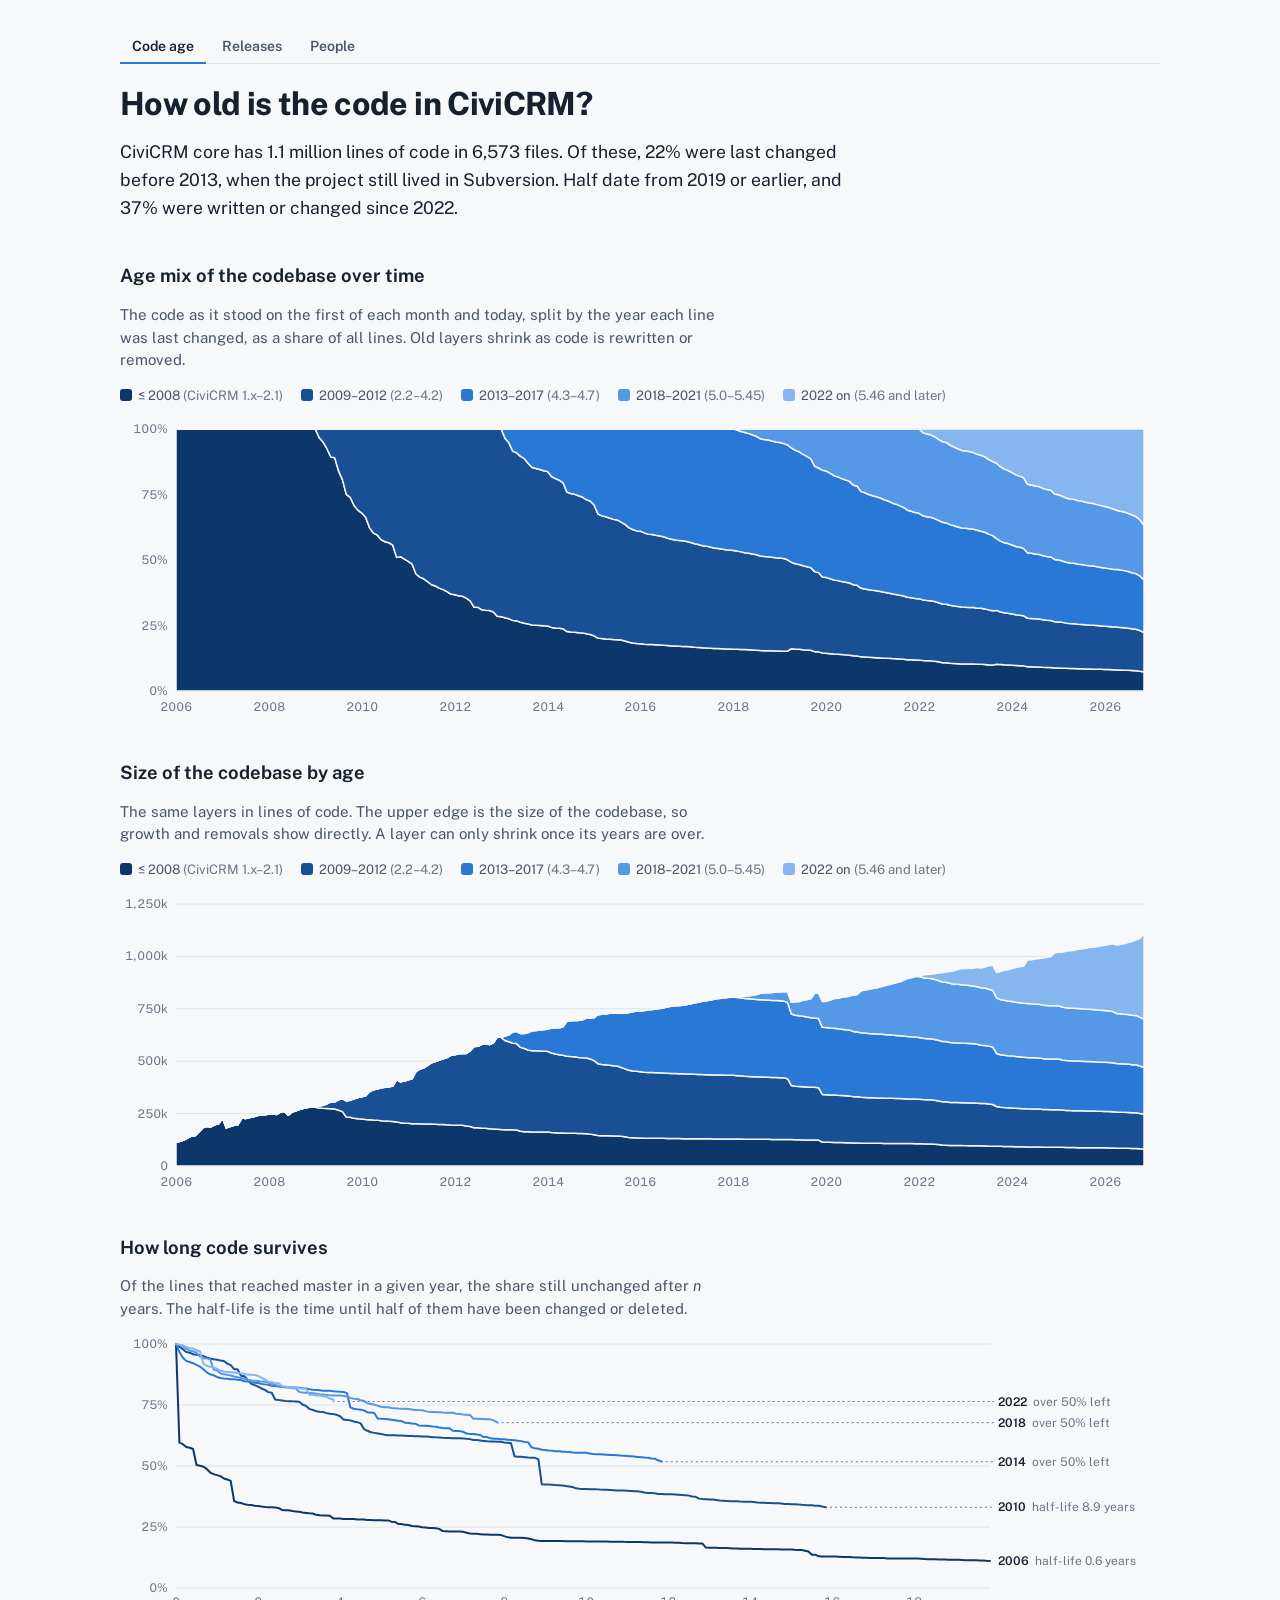
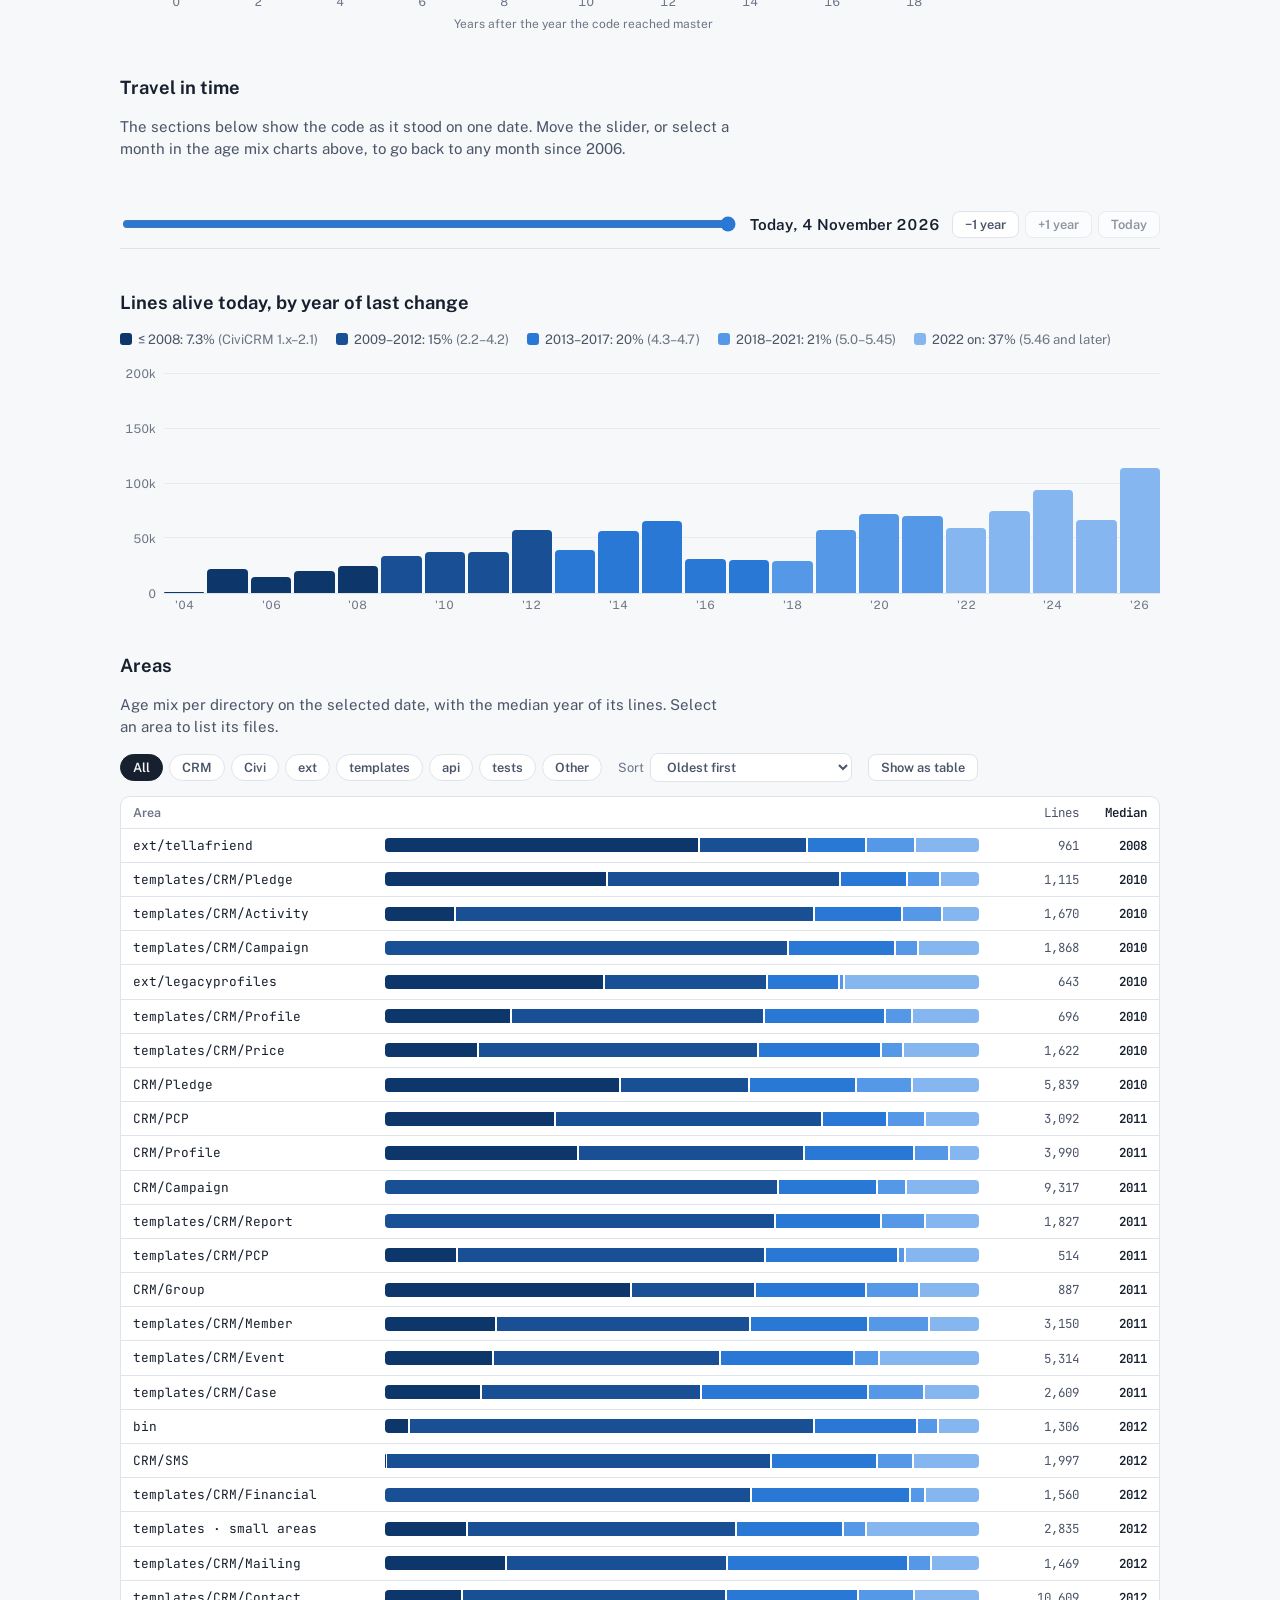
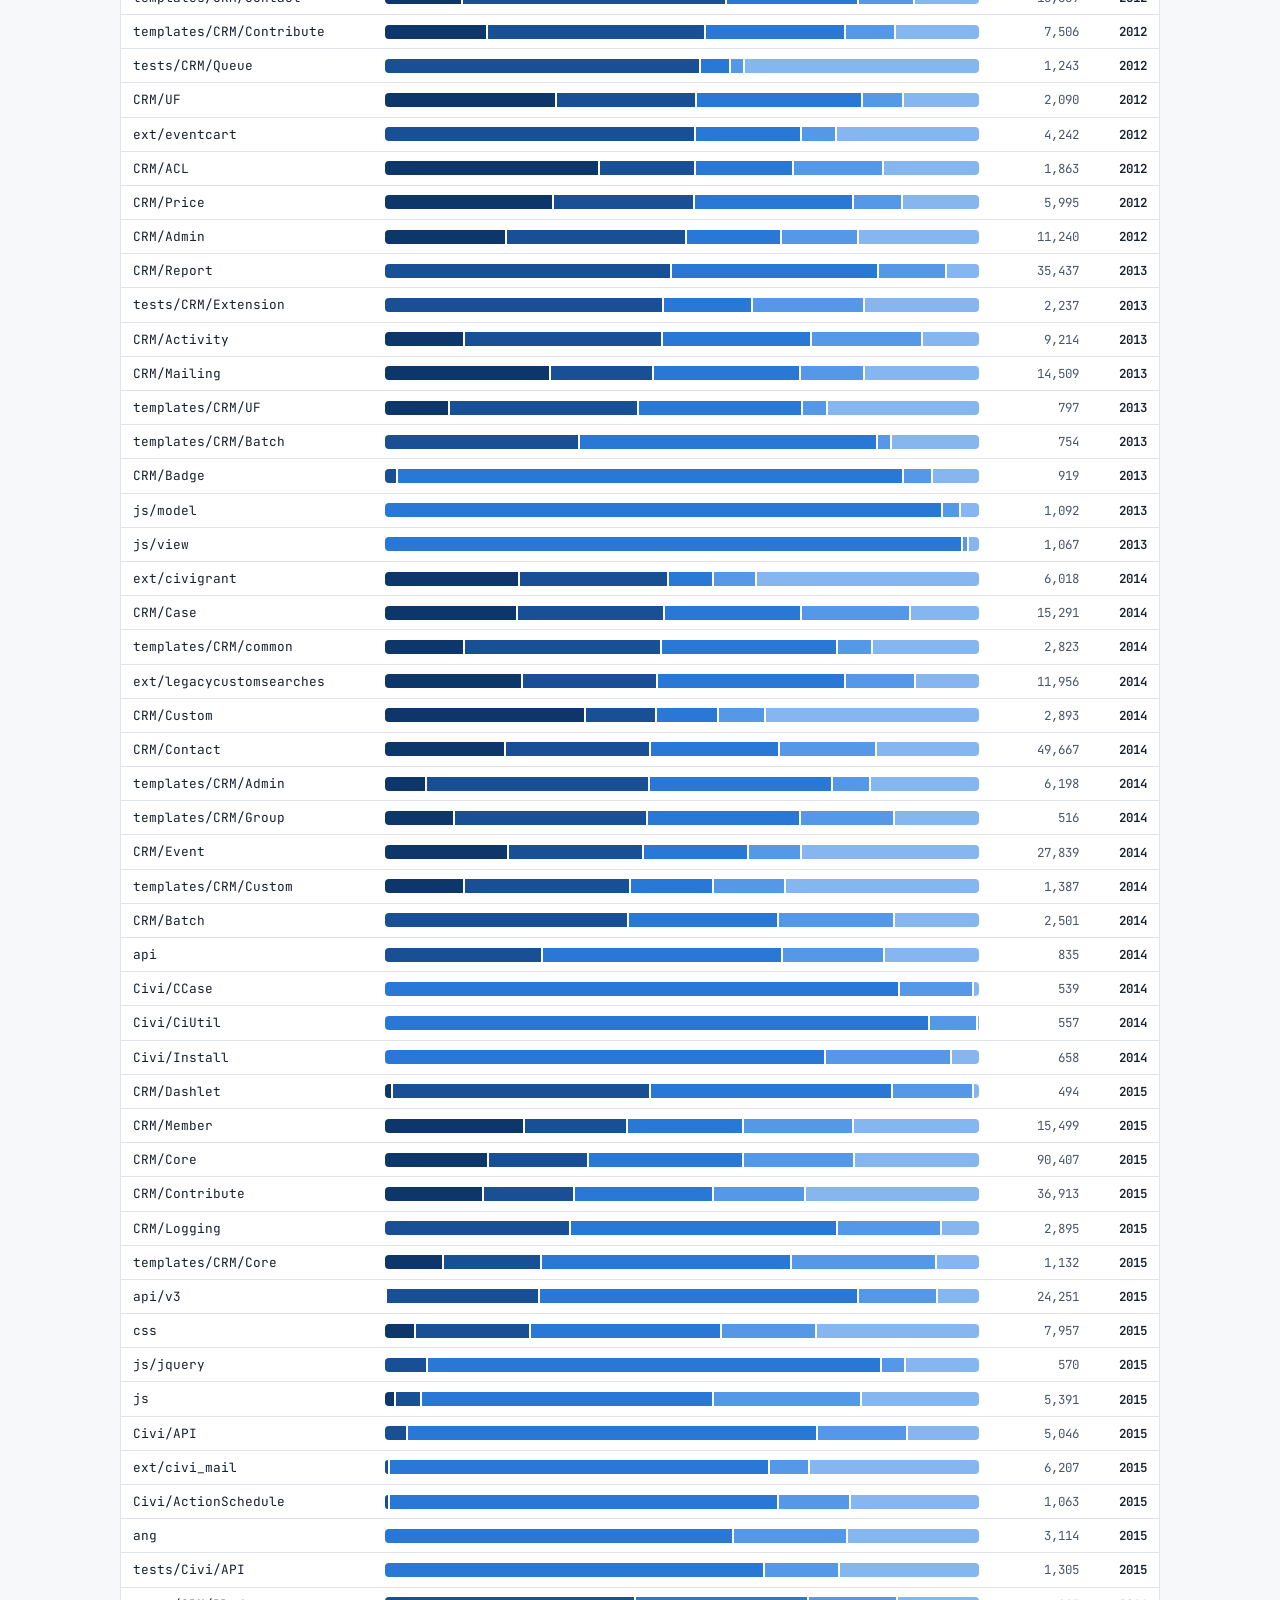
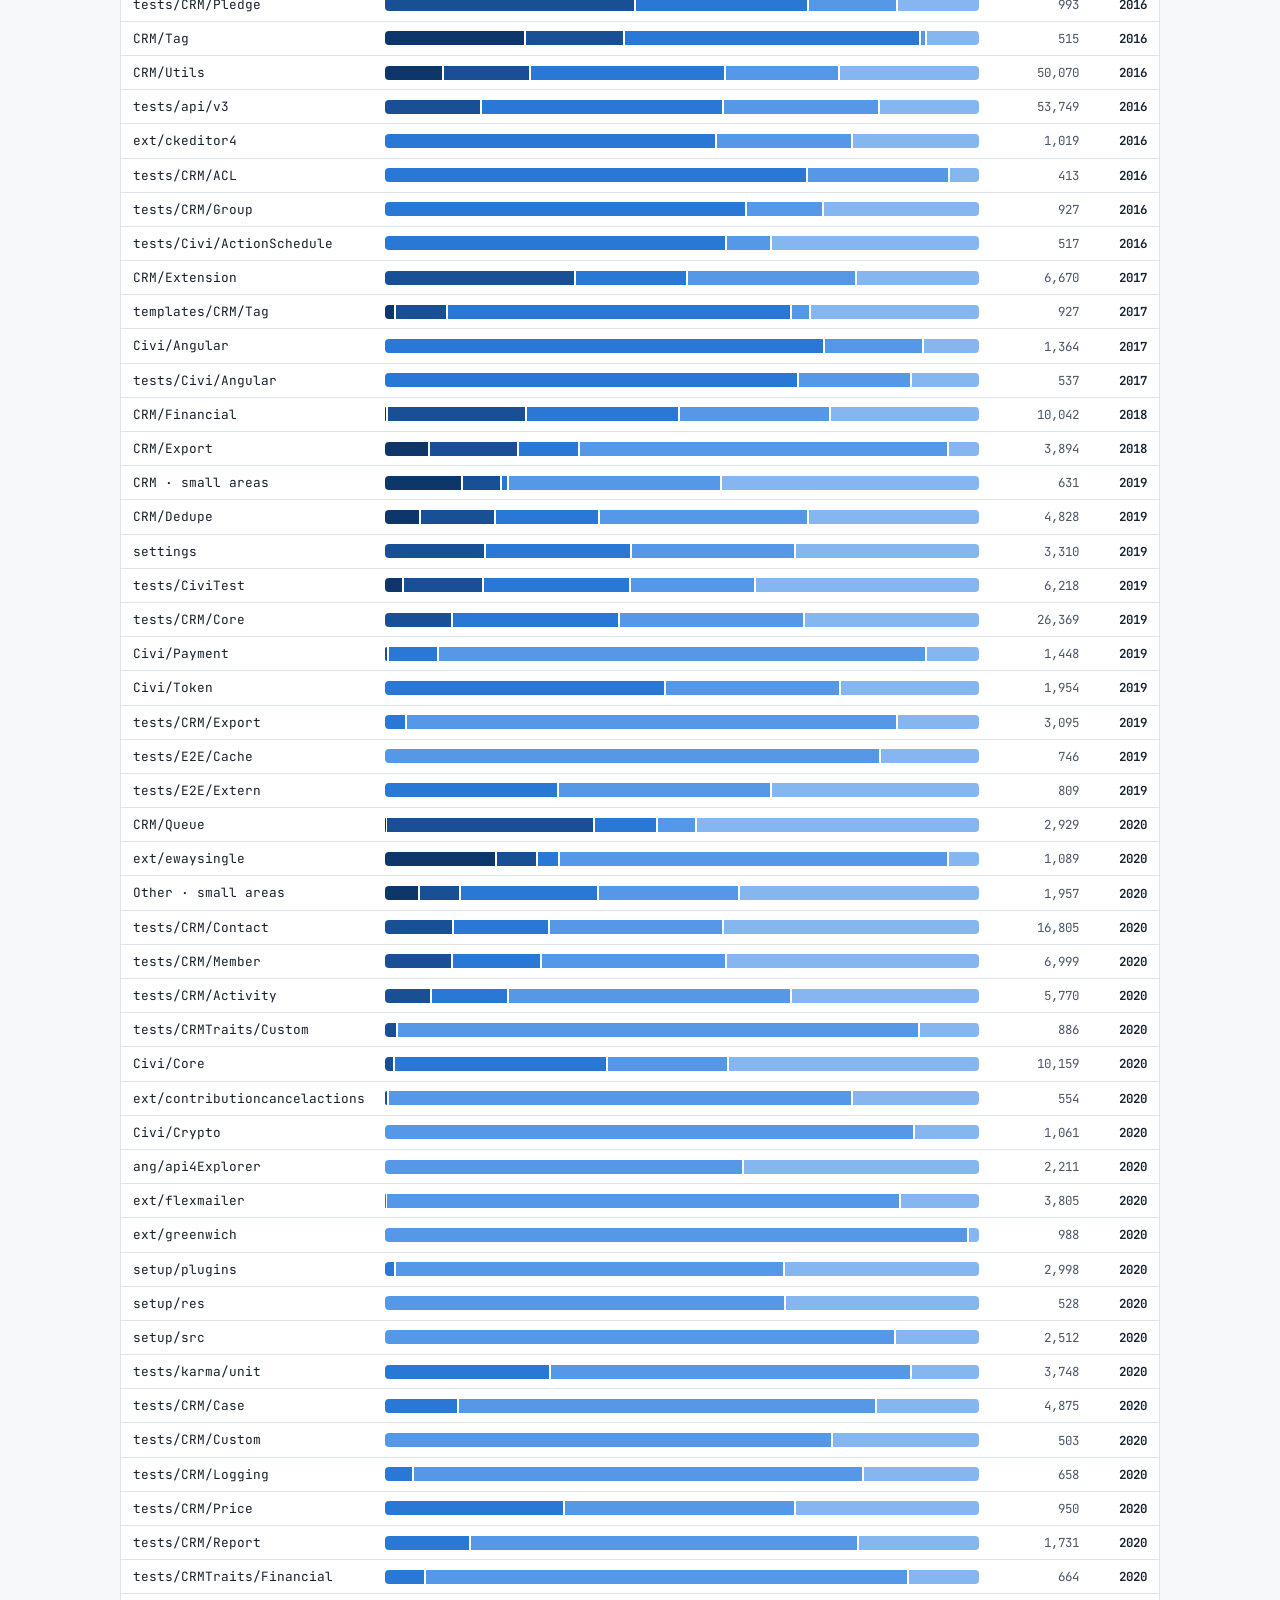
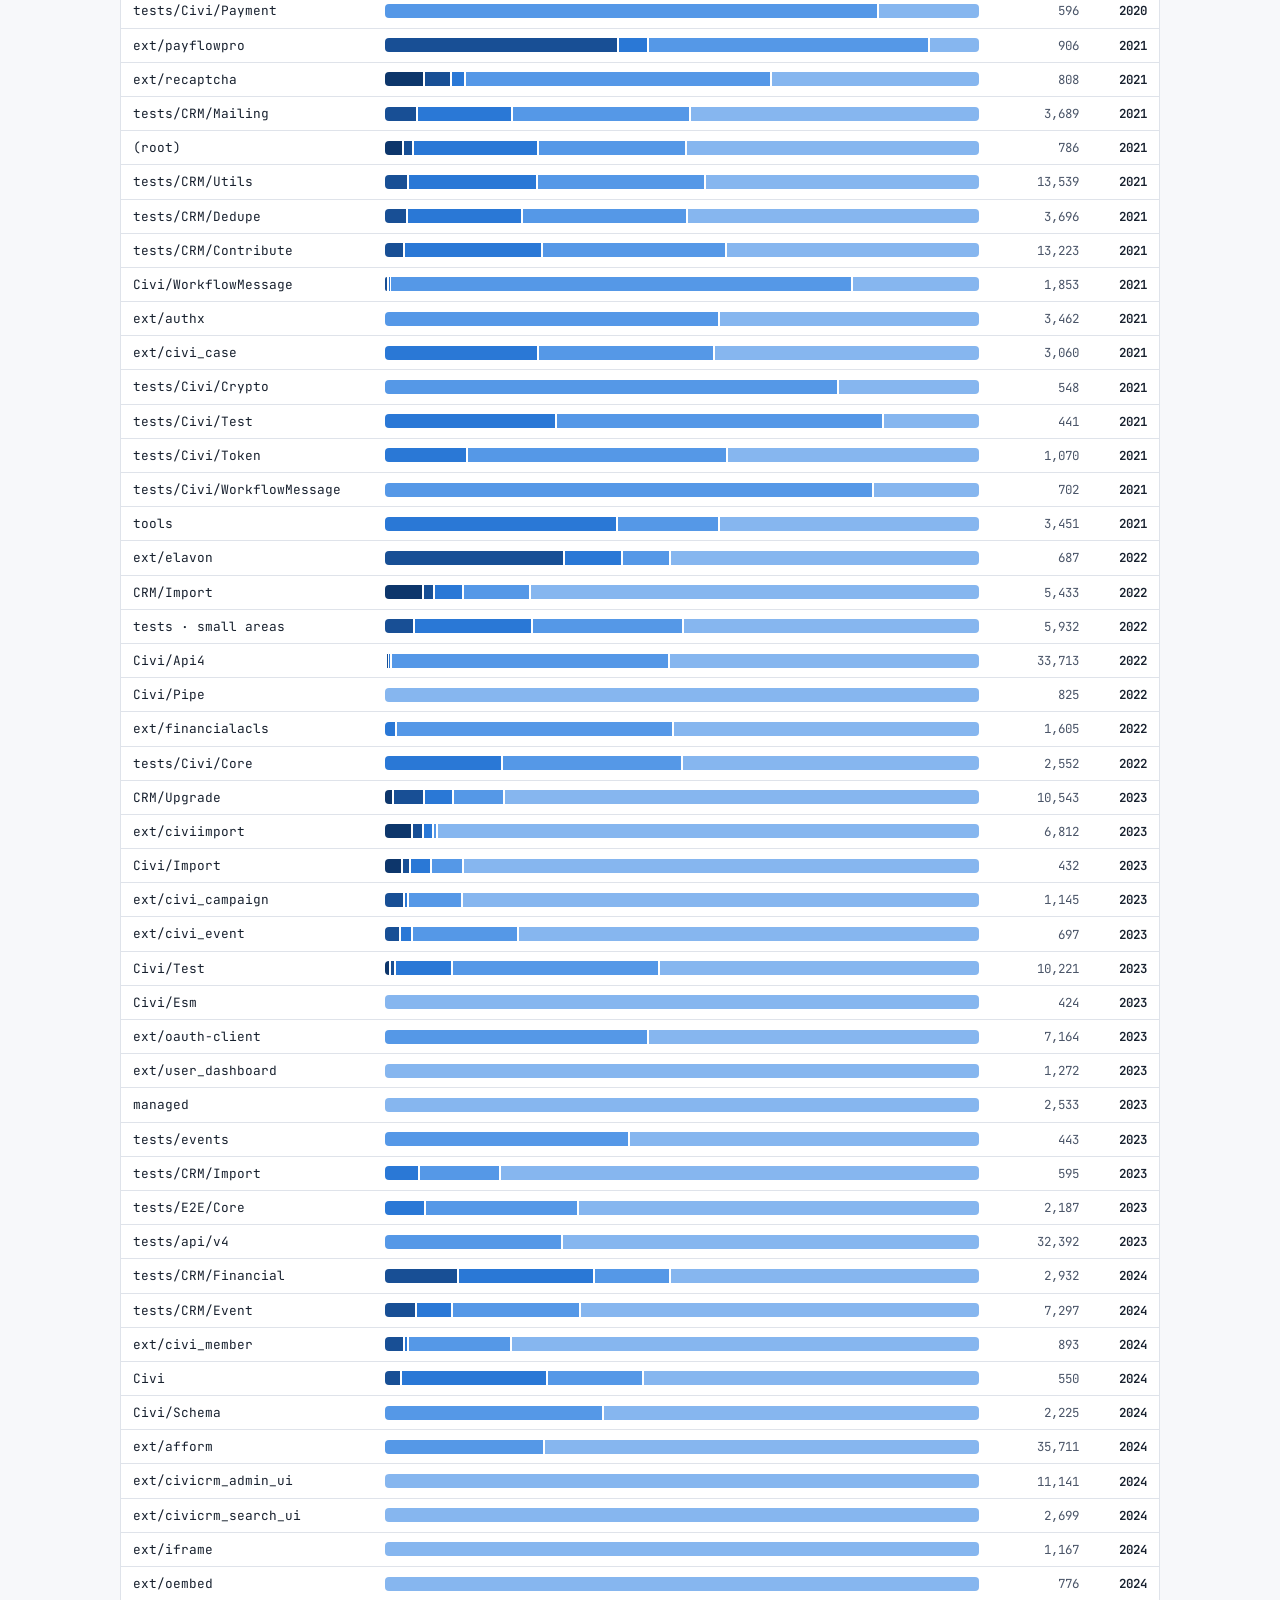
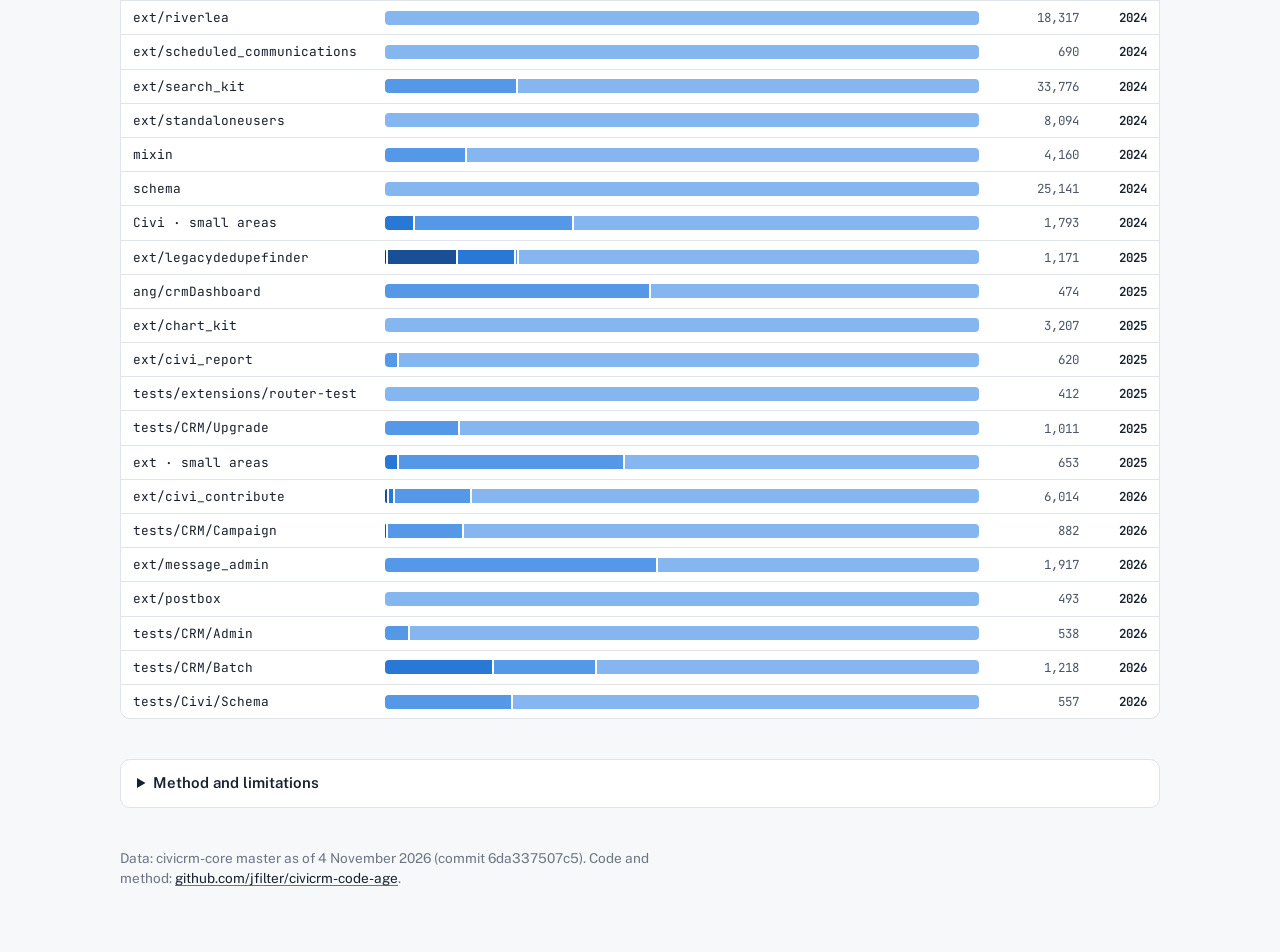
==== commit b2bf4046: "Add release and people pages, link previews and weekly updates analyze.py attributes every line brou" ====
--- a/docs/index.html
+++ b/docs/index.html
@@ -4,120 +4,24 @@
 <meta charset="utf-8">
 <meta name="viewport" content="width=device-width, initial-scale=1">
 <title>CiviCRM Code Age</title>
+<meta name="description" content="How old is the code in CiviCRM core? Every line since 2004, followed month by month: age mix, survival and areas.">
+<meta property="og:type" content="website">
+<meta property="og:title" content="CiviCRM Code Age">
+<meta property="og:description" content="How old is the code in CiviCRM core? Every line since 2004, followed month by month: age mix, survival and areas.">
+<meta property="og:url" content="https://jfilter.github.io/civicrm-code-age/">
+<meta property="og:image" content="https://jfilter.github.io/civicrm-code-age/og.png">
+<meta property="og:image:width" content="1200">
+<meta property="og:image:height" content="630">
+<meta property="og:image:alt" content="Lines of CiviCRM core code by age band, every month since 2006">
+<meta name="twitter:card" content="summary_large_image">
 <link rel="preconnect" href="https://fonts.googleapis.com">
 <link rel="stylesheet" href="https://fonts.googleapis.com/css2?family=Public+Sans:wght@400;600;750&family=JetBrains+Mono:wght@400;600&display=swap">
-<style>
-/* Layout: one reading column; summary → age mix over time → survival → time slider over cohorts and per-area bars with file drilldown */
-:root{
-  --bg:#f7f8fa; --panel:#ffffff; --fg:#17202e; --fg2:#4a5568; --muted:#6b7585; --line:#dfe3ea; --hover:#eef2f8; --focus:#2a78d6;
-  --b0:#0d366b; --b1:#184f95; --b2:#2a78d6; --b3:#5598e7; --b4:#86b6ef;
-  --sans:"Public Sans",system-ui,-apple-system,"Segoe UI",sans-serif;
-  --mono:"JetBrains Mono",ui-monospace,"SF Mono",Menlo,monospace;
-}
-@media (prefers-color-scheme:dark){:root:not([data-theme="light"]){
-  --bg:#15171b; --panel:#1c1f24; --fg:#e8ebf0; --fg2:#b4bcc8; --muted:#8e97a4; --line:#30353d; --hover:#252a31; --focus:#86b6ef;
-  --b0:#cde2fb; --b1:#86b6ef; --b2:#3987e5; --b3:#256abf; --b4:#184f95; color-scheme:dark}}
-:root[data-theme="dark"]{
-  --bg:#15171b; --panel:#1c1f24; --fg:#e8ebf0; --fg2:#b4bcc8; --muted:#8e97a4; --line:#30353d; --hover:#252a31; --focus:#86b6ef;
-  --b0:#cde2fb; --b1:#86b6ef; --b2:#3987e5; --b3:#256abf; --b4:#184f95; color-scheme:dark}
-*{box-sizing:border-box}
-body{margin:0;background:var(--bg);color:var(--fg);font:15px/1.5 var(--sans);padding:32px 16px 64px}
-main{max-width:1040px;margin:0 auto;display:grid;gap:40px}
-h1{font-size:2rem;font-weight:750;letter-spacing:-.02em;margin:0;text-wrap:balance}
-h2{font-size:1.15rem;font-weight:650;margin:0;text-wrap:balance}
-p{margin:0;max-width:68ch;color:var(--fg2)}
-.mono{font-family:var(--mono);font-size:.82rem}
-header{display:grid;gap:10px}
-.lede{font-size:1.1rem;line-height:1.6;color:var(--fg)}
-.foot{font-size:.85rem;color:var(--muted)}
-.foot a{color:inherit}
-section{display:grid;gap:14px}
-.legend{display:flex;flex-wrap:wrap;gap:8px 18px;font-size:.82rem;color:var(--fg2)}
-.legend i{display:inline-block;width:12px;height:12px;border-radius:3px;margin-right:6px;vertical-align:-1px}
-.legend .q{color:var(--muted)}
-/* svg charts */
-.chart{position:relative;width:100%}
-.chart svg{display:block;width:100%;height:auto;overflow:visible}
-.chart text{font:12px var(--sans);font-variant-numeric:tabular-nums;fill:var(--muted)}
-.chart .lab{font:600 12px var(--sans);fill:var(--fg)}
-.chart .grid{stroke:var(--line);stroke-width:1}
-.chart .axis{stroke:var(--line);stroke-width:1}
-.chart .cross{stroke:var(--fg);stroke-width:1;opacity:.5}
-.chart .hit{fill:transparent;cursor:crosshair}
-.chart .hit:focus-visible{outline:none;stroke:var(--focus);stroke-width:2}
-/* cohort columns */
-.cols-wrap{overflow-x:auto}
-.cols{display:grid;grid-template-columns:44px 1fr;min-width:560px;padding-top:10px}
-.yaxis{position:relative;height:220px;font:.75rem var(--sans);font-variant-numeric:tabular-nums;color:var(--muted)}
-.yaxis span{position:absolute;right:8px;transform:translateY(50%)}
-.plot{position:relative;height:220px;display:flex;align-items:flex-end;gap:3px;border-bottom:1px solid var(--line)}
-.plot .gl{position:absolute;left:0;right:0;border-top:1px solid var(--line);opacity:.6;pointer-events:none}
-.col{flex:1;height:100%;display:flex;align-items:flex-end;position:relative}
-.col div{width:100%;border-radius:4px 4px 0 0;min-height:1px}
-.col:hover div,.col:focus-visible div{outline:2px solid var(--fg);outline-offset:1px}
-.xaxis{grid-column:2;display:flex;gap:3px;font:.72rem var(--sans);font-variant-numeric:tabular-nums;color:var(--muted);padding-top:4px}
-.xaxis span{flex:1;text-align:center}
-/* controls */
-.controls{display:flex;flex-wrap:wrap;gap:10px 16px;align-items:center}
-.chips{display:flex;flex-wrap:wrap;gap:6px}
-.chip,select,.toggle{font:600 .8rem var(--sans);border:1px solid var(--line);background:var(--panel);color:var(--fg2);border-radius:999px;padding:5px 12px;cursor:pointer}
-select,.toggle{border-radius:8px}
-.chip[aria-pressed="true"]{background:var(--fg);color:var(--bg);border-color:var(--fg)}
-button:focus-visible,select:focus-visible,.col:focus-visible{outline:2px solid var(--focus);outline-offset:2px}
-/* time slider stays visible while the cohorts and areas below it scroll */
-.when{display:grid;gap:40px}
-.timebar{position:sticky;top:0;z-index:5;background:var(--bg);padding:10px 0;border-bottom:1px solid var(--line);display:flex;flex-wrap:wrap;gap:8px 12px;align-items:center}
-.timebar input{flex:1 1 220px;min-width:0;accent-color:var(--b2)}
-.timebar output{font:600 .95rem var(--sans);font-variant-numeric:tabular-nums;min-width:10em}
-.timebar .btns{display:flex;gap:6px}
-.toggle:disabled,.timebar input:disabled{opacity:.6;cursor:default}
-.chart .sel{stroke:var(--fg);stroke-width:2}
-label.ctl{font-size:.8rem;color:var(--muted);display:flex;gap:6px;align-items:center}
-/* area rows */
-.rows{display:grid;background:var(--panel);border:1px solid var(--line);border-radius:10px;overflow:hidden}
-.row{display:grid;grid-template-columns:minmax(0,15rem) minmax(0,1fr) 5.5rem 3.5rem;gap:12px;align-items:center;padding:7px 12px;border:0;border-top:1px solid var(--line);background:none;color:inherit;font:inherit;text-align:left;cursor:pointer;width:100%}
-.row:first-child{border-top:0}
-.row:hover{background:var(--hover)}
-.row .name{font-family:var(--mono);font-size:.8rem;overflow:hidden;text-overflow:ellipsis;white-space:nowrap}
-.row .n,.row .med{font:.78rem var(--mono);color:var(--fg2);text-align:right;font-variant-numeric:tabular-nums}
-.row .med{color:var(--fg);font-weight:600}
-.head{cursor:default;font:600 .78rem var(--sans);color:var(--muted)}
-.head:hover{background:none}
-.bar{display:flex;gap:2px;height:14px;min-width:0}
-.bar div{height:100%;min-width:0}
-.bar div:first-child{border-radius:4px 0 0 4px}.bar div:last-child{border-radius:0 4px 4px 0}
-.bar div:only-child{border-radius:4px}
-.files{border-top:1px solid var(--line);padding:6px 12px 12px 24px;display:grid;gap:2px;background:var(--bg)}
-.files .row{border:0;padding:3px 0;cursor:default;grid-template-columns:minmax(0,1fr) minmax(0,14rem) 5.5rem 3.5rem}
-.files .row .bar{height:9px}
-.files .note{font-size:.78rem;color:var(--muted);padding-top:4px}
-table{border-collapse:collapse;width:100%;font-size:.82rem;background:var(--panel)}
-.tbl{overflow-x:auto;border:1px solid var(--line);border-radius:10px}
-th,td{padding:6px 10px;border-bottom:1px solid var(--line);text-align:right;font-variant-numeric:tabular-nums;white-space:nowrap}
-th:first-child,td:first-child{text-align:left;font-family:var(--mono)}
-th{font:600 .78rem var(--sans);color:var(--muted)}
-#tip{position:fixed;z-index:10;pointer-events:none;background:var(--panel);color:var(--fg);border:1px solid var(--line);border-radius:8px;padding:8px 10px;font-size:.78rem;box-shadow:0 6px 24px rgb(0 0 0 / .18);max-width:300px}
-#tip b{font-family:var(--mono)}
-#tip .hint{color:var(--muted);margin-bottom:4px}
-#tip .r{display:flex;justify-content:space-between;gap:14px;font-variant-numeric:tabular-nums}
-#tip .r i{display:inline-block;width:9px;height:9px;border-radius:2px;margin-right:6px}
-details{background:var(--panel);border:1px solid var(--line);border-radius:10px;padding:12px 16px}
-summary{cursor:pointer;font-weight:600}
-details ul{margin:10px 0 0;padding-left:18px;color:var(--fg2);display:grid;gap:6px;max-width:75ch}
-details li{font-size:.88rem}
-@media (max-width:640px){
-  .row{grid-template-columns:minmax(0,1fr) 3.2rem;row-gap:4px}
-  .row .bar{grid-column:1/-1;grid-row:2}
-  .row .n{display:none}
-  .head .bar{display:none}
-  .files{padding-left:12px}
-  .files .row{grid-template-columns:minmax(0,1fr) 3.2rem}
-}
-</style>
+<link rel="stylesheet" href="style.css">
 </head>
 <body>
 <main>
   <header>
+    <nav class="pages" aria-label="Pages"><a href="./" aria-current="page">Code age</a><a href="releases.html">Releases</a><a href="people.html">People</a></nav>
     <h1>How old is the code in CiviCRM?</h1>
     <p class="lede" id="lede">Each line of CiviCRM core, dated by the year it was last changed.</p>
   </header>
@@ -191,40 +95,10 @@
 </main>
 <div id="tip" hidden></div>
 
+<script src="common.js"></script>
 <script>
-const BINS=[
-  {lab:'≤ 2008',from:2004,to:2008,c:'--b0',note:'CiviCRM 1.x–2.1'},
-  {lab:'2009–2012',from:2009,to:2012,c:'--b1',note:'2.2–4.2'},
-  {lab:'2013–2017',from:2013,to:2017,c:'--b2',note:'4.3–4.7'},
-  {lab:'2018–2021',from:2018,to:2021,c:'--b3',note:'5.0–5.45'},
-  {lab:'2022 on',from:2022,to:2026,c:'--b4',note:'5.46 and later'}];
 const SURV_COHORTS=[2006,2010,2014,2018,2022];
-const fmt=n=>n.toLocaleString('en-US');
-const pct=(a,b)=>b?(100*a/b).toLocaleString('en-US',{maximumFractionDigits:a/b<.1?1:0})+'%':'–';
-const $=s=>document.querySelector(s);
-const NS='http://www.w3.org/2000/svg';
-const tip=$('#tip');
-let Y0,STATE={group:'All',sort:'med',table:false,open:new Set()};
-
-const sum=a=>a.reduce((x,y)=>x+y,0);
-function binsOf(ys){return BINS.map(b=>{let s=0;for(let y=b.from;y<=b.to;y++)s+=ys[y-Y0]||0;return s})}
-function median(ys){const t=sum(ys);let acc=0;for(let i=0;i<ys.length;i++){acc+=ys[i];if(acc>=t/2)return Y0+i}return null}
-function areaOf(p){
-  const s=p.split('/');
-  if(s[0]==='tests'){const r=s[1]==='phpunit'?s.slice(2):s.slice(1);return 'tests/'+(r.length>2?r.slice(0,2):r.slice(0,1)).join('/')}
-  if(s[0]==='templates'&&s[1]==='CRM'&&s.length>3)return s.slice(0,3).join('/');
-  if(s.length>2&&['CRM','Civi','ext','ang','js','api','css','xml','install','setup'].includes(s[0]))return s.slice(0,2).join('/');
-  return s.length>1?s[0]:'(root)';
-}
-function groupOf(a){const g=a.split('/')[0];return ['CRM','Civi','ext','templates','api','tests'].includes(g)?g:'Other'}
-function barHTML(bins,label){
-  return '<div class="bar" aria-hidden="true">'+bins.map((v,i)=>v?`<div data-tip="${i}" data-label="${label}" style="flex:${v};background:var(${BINS[i].c})"></div>`:'').join('')+'</div>';
-}
-function el(tag,attrs,parent){const e=document.createElementNS(NS,tag);for(const k in attrs)e.setAttribute(k,attrs[k]);parent&&parent.appendChild(e);return e}
-function showTip(html,x,y){tip.innerHTML=html;tip.hidden=false;const r=tip.getBoundingClientRect();
-  tip.style.left=Math.max(8,Math.min(x+14,innerWidth-r.width-8))+'px';tip.style.top=(y+r.height+20>innerHeight?y-r.height-12:y+14)+'px'}
-const swatch=i=>`<i style="background:var(${BINS[i].c})"></i>`;
-const niceStep=(max,n)=>{const raw=max/n,p=10**Math.floor(Math.log10(raw));return [1,2,2.5,5,10].map(m=>m*p).find(s=>s>=raw)};
+let STATE={group:'All',sort:'med',table:false,open:new Set()};
 
 fetch('data.json').then(r=>r.json()).then(D=>{
   Y0=D.meta.y0;BINS[BINS.length-1].to=D.meta.y1;const NY=D.meta.y1-Y0+1;
@@ -259,7 +133,7 @@
       const d='M'+snaps.map((s,j)=>`${X(s.x)},${Y(hi[j])}`).join('L')+'L'+snaps.map((s,j)=>`${X(s.x)},${Y(lo[j])}`).reverse().join('L')+'Z';
       el('path',{d,fill:`var(${b.c})`,stroke:'var(--bg)','stroke-width':1.5,'stroke-linejoin':'round'},svg);
       hi.forEach((v,j)=>base[j]=v)});
-    const sel=el('line',{y1:T,y2:H-B,class:'sel'},svg),mark=()=>{sel.setAttribute('x1',X(snaps[TI].x));sel.setAttribute('x2',X(snaps[TI].x))};
+    const sel=el('line',{y1:T,y2:H-B,class:'sel'},svg),mark=()=>{sel.setAttribute('x1',X(snaps[TI].x));sel.setAttribute('x2',X(snaps[TI].x));sel.setAttribute('visibility',TI===snaps.length-1?'hidden':'visible')};
     selMarks.push(mark);mark();
     const cross=el('line',{y1:T,y2:H-B,class:'cross',visibility:'hidden'},svg);
     snaps.forEach((s,j)=>{
@@ -272,7 +146,7 @@
         showTip(`<b>${s.label==='today'?'Today, '+s.date:s.date}</b><div class="hint">Click to see this date below</div><div class="r"><span>All lines</span><span>${fmt(s.n)}</span></div>`+
           BINS.map((b,i)=>({b,i})).reverse().filter(({i})=>s.bins[i]).map(({b,i})=>`<div class="r"><span>${swatch(i)}${b.lab}</span><span>${fmt(s.bins[i])} · ${pct(s.bins[i],s.n)}</span></div>`).join(''),cx,cy)};
       hit.addEventListener('pointermove',e=>show(e.clientX,e.clientY));
-      hit.addEventListener('focus',()=>{const r=hit.getBoundingClientRect();show(r.left+r.width/2,r.top+40)});
+      hit.addEventListener('focus',()=>{const r=hit.getBoundingClientRect();show(r.left+r.width/2,r.top+40);say(tip.innerText)});
       const hide=()=>{cross.setAttribute('visibility','hidden');tip.hidden=true};
       hit.addEventListener('pointerleave',hide);hit.addEventListener('blur',hide)});
   }
@@ -320,7 +194,7 @@
     const toSvg=e=>{const r=svg.getBoundingClientRect(),k=W/r.width;return [(e.clientX-r.left)*k,(e.clientY-r.top)*k]};
     hit.addEventListener('pointermove',e=>{const [x,y]=toSvg(e);show((x-L)/(W-L-R)*tMax,y,e.clientX,e.clientY)});
     hit.addEventListener('pointerleave',hide);hit.addEventListener('blur',hide);
-    const key=()=>{const r=hit.getBoundingClientRect();show(at,null,r.left+(X(at)-L)/(W-L-R)*r.width,r.top+20)};
+    const key=()=>{const r=hit.getBoundingClientRect();show(at,null,r.left+(X(at)-L)/(W-L-R)*r.width,r.top+20);say(tip.innerText)};
     hit.addEventListener('focus',()=>{at??=0;key()});
     hit.addEventListener('keydown',e=>{
       const d={ArrowRight:1,ArrowLeft:-1}[e.key],v={ArrowUp:-1,ArrowDown:1}[e.key];if(!d&&!v)return;e.preventDefault();
--- a/docs/style.css
+++ b/docs/style.css
@@ -0,0 +1,181 @@
+/* Layout: one reading column; summary → age mix over time → survival → time slider over cohorts and per-area bars with file drilldown */
+:root{
+  --bg:#f7f8fa; --panel:#ffffff; --fg:#17202e; --fg2:#4a5568; --muted:#6b7585; --line:#dfe3ea; --hover:#eef2f8; --focus:#2a78d6;
+  --b0:#0d366b; --b1:#184f95; --b2:#2a78d6; --b3:#5598e7; --b4:#86b6ef;
+  --sans:"Public Sans",system-ui,-apple-system,"Segoe UI",sans-serif;
+  --mono:"JetBrains Mono",ui-monospace,"SF Mono",Menlo,monospace;
+}
+@media (prefers-color-scheme:dark){:root:not([data-theme="light"]){
+  --bg:#15171b; --panel:#1c1f24; --fg:#e8ebf0; --fg2:#b4bcc8; --muted:#8e97a4; --line:#30353d; --hover:#252a31; --focus:#86b6ef;
+  --b0:#cde2fb; --b1:#86b6ef; --b2:#3987e5; --b3:#256abf; --b4:#184f95; color-scheme:dark}}
+:root[data-theme="dark"]{
+  --bg:#15171b; --panel:#1c1f24; --fg:#e8ebf0; --fg2:#b4bcc8; --muted:#8e97a4; --line:#30353d; --hover:#252a31; --focus:#86b6ef;
+  --b0:#cde2fb; --b1:#86b6ef; --b2:#3987e5; --b3:#256abf; --b4:#184f95; color-scheme:dark}
+*{box-sizing:border-box}
+body{margin:0;background:var(--bg);color:var(--fg);font:15px/1.5 var(--sans);padding:32px 16px 64px}
+main{max-width:1040px;margin:0 auto;display:grid;grid-template-columns:minmax(0,1fr);gap:40px}
+h1{font-size:2rem;font-weight:750;letter-spacing:-.02em;margin:0;text-wrap:balance}
+h2{font-size:1.15rem;font-weight:650;margin:0;text-wrap:balance}
+p{margin:0;max-width:68ch;color:var(--fg2)}
+.mono{font-family:var(--mono);font-size:.82rem}
+header{display:grid;gap:10px}
+.lede{font-size:1.1rem;line-height:1.6;color:var(--fg)}
+.foot{font-size:.85rem;color:var(--muted)}
+.foot a{color:inherit}
+section{display:grid;grid-template-columns:minmax(0,1fr);gap:14px}
+.sr-only{position:absolute;width:1px;height:1px;overflow:hidden;clip:rect(0 0 0 0);white-space:nowrap}
+.legend{display:flex;flex-wrap:wrap;gap:8px 18px;font-size:.82rem;color:var(--fg2)}
+.legend i{display:inline-block;width:12px;height:12px;border-radius:3px;margin-right:6px;vertical-align:-1px}
+.legend .q{color:var(--muted)}
+/* svg charts */
+.chart{position:relative;width:100%}
+.chart svg{display:block;width:100%;height:auto;overflow:visible}
+.chart text{font:12px var(--sans);font-variant-numeric:tabular-nums;fill:var(--muted)}
+.chart .lab{font:600 12px var(--sans);fill:var(--fg)}
+.chart .grid{stroke:var(--line);stroke-width:1}
+.chart .axis{stroke:var(--line);stroke-width:1}
+.chart .cross{stroke:var(--fg);stroke-width:1;opacity:.5}
+.chart .hit{fill:transparent;cursor:crosshair}
+.chart .hit:focus-visible{outline:none;stroke:var(--focus);stroke-width:2}
+/* cohort columns */
+.cols-wrap{overflow-x:auto}
+.cols{display:grid;grid-template-columns:44px 1fr;min-width:560px;padding-top:10px}
+.yaxis{position:relative;height:220px;font:.75rem var(--sans);font-variant-numeric:tabular-nums;color:var(--muted)}
+.yaxis span{position:absolute;right:8px;transform:translateY(50%)}
+.plot{position:relative;height:220px;display:flex;align-items:flex-end;gap:3px;border-bottom:1px solid var(--line)}
+.plot .gl{position:absolute;left:0;right:0;border-top:1px solid var(--line);opacity:.6;pointer-events:none}
+.col{flex:1;height:100%;display:flex;align-items:flex-end;position:relative}
+.col div{width:100%;border-radius:4px 4px 0 0;min-height:1px}
+.col:hover div,.col:focus-visible div{outline:2px solid var(--fg);outline-offset:1px}
+.xaxis{grid-column:2;display:flex;gap:3px;font:.72rem var(--sans);font-variant-numeric:tabular-nums;color:var(--muted);padding-top:4px}
+.xaxis span{flex:1;text-align:center}
+/* controls */
+.controls{display:flex;flex-wrap:wrap;gap:10px 16px;align-items:center}
+.chips{display:flex;flex-wrap:wrap;gap:6px}
+.chip,select,.toggle{font:600 .8rem var(--sans);border:1px solid var(--line);background:var(--panel);color:var(--fg2);border-radius:999px;padding:5px 12px;cursor:pointer}
+select,.toggle{border-radius:8px}
+.chip[aria-pressed="true"]{background:var(--fg);color:var(--bg);border-color:var(--fg)}
+button:focus-visible,select:focus-visible,.col:focus-visible{outline:2px solid var(--focus);outline-offset:2px}
+/* time slider stays visible while the cohorts and areas below it scroll */
+.when{display:grid;gap:40px}
+.timebar{position:sticky;top:0;z-index:5;background:var(--bg);padding:10px 0;border-bottom:1px solid var(--line);display:flex;flex-wrap:wrap;gap:8px 12px;align-items:center}
+.timebar input{flex:1 1 220px;min-width:0;accent-color:var(--b2)}
+.timebar output{font:600 .95rem var(--sans);font-variant-numeric:tabular-nums;min-width:10em}
+.timebar .btns{display:flex;gap:6px}
+.toggle:disabled,.timebar input:disabled{opacity:.6;cursor:default}
+.chart .sel{stroke:var(--fg);stroke-width:2}
+label.ctl{font-size:.8rem;color:var(--muted);display:flex;gap:6px;align-items:center}
+/* area rows */
+.rows{display:grid;background:var(--panel);border:1px solid var(--line);border-radius:10px;overflow:hidden}
+.row{display:grid;grid-template-columns:minmax(0,15rem) minmax(0,1fr) 5.5rem 3.5rem;gap:12px;align-items:center;padding:7px 12px;border:0;border-top:1px solid var(--line);background:none;color:inherit;font:inherit;text-align:left;cursor:pointer;width:100%}
+.row:first-child{border-top:0}
+.row:hover{background:var(--hover)}
+.row .name{font-family:var(--mono);font-size:.8rem;overflow:hidden;text-overflow:ellipsis;white-space:nowrap}
+.row .n,.row .med{font:.78rem var(--mono);color:var(--fg2);text-align:right;font-variant-numeric:tabular-nums}
+.row .med{color:var(--fg);font-weight:600}
+.head{cursor:default;font:600 .78rem var(--sans);color:var(--muted)}
+.head:hover{background:none}
+.bar{display:flex;gap:2px;height:14px;min-width:0}
+.bar div{height:100%;min-width:0}
+.bar div:first-child{border-radius:4px 0 0 4px}.bar div:last-child{border-radius:0 4px 4px 0}
+.bar div:only-child{border-radius:4px}
+.files{border-top:1px solid var(--line);padding:6px 12px 12px 24px;display:grid;gap:2px;background:var(--bg)}
+.files .row{border:0;padding:3px 0;cursor:default;grid-template-columns:minmax(0,1fr) minmax(0,14rem) 5.5rem 3.5rem}
+.files .row .bar{height:9px}
+.files .note{font-size:.78rem;color:var(--muted);padding-top:4px}
+table{border-collapse:collapse;width:100%;font-size:.82rem;background:var(--panel)}
+.tbl{overflow-x:auto;border:1px solid var(--line);border-radius:10px}
+th,td{padding:6px 10px;border-bottom:1px solid var(--line);text-align:right;font-variant-numeric:tabular-nums;white-space:nowrap}
+th:first-child,td:first-child{text-align:left;font-family:var(--mono)}
+th{font:600 .78rem var(--sans);color:var(--muted)}
+#tip{position:fixed;z-index:10;pointer-events:none;background:var(--panel);color:var(--fg);border:1px solid var(--line);border-radius:8px;padding:8px 10px;font-size:.78rem;box-shadow:0 6px 24px rgb(0 0 0 / .18);max-width:300px}
+#tip b{font-family:var(--mono)}
+#tip .hint{color:var(--muted);margin-bottom:4px}
+#tip .r{display:flex;justify-content:space-between;gap:14px;font-variant-numeric:tabular-nums}
+#tip .r i{display:inline-block;width:9px;height:9px;border-radius:2px;margin-right:6px}
+details{background:var(--panel);border:1px solid var(--line);border-radius:10px;padding:12px 16px}
+summary{cursor:pointer;font-weight:600}
+details ul{margin:10px 0 0;padding-left:18px;color:var(--fg2);display:grid;gap:6px;max-width:75ch}
+details li{font-size:.88rem}
+@media (max-width:640px){
+  .row{grid-template-columns:minmax(0,1fr) 3.2rem;row-gap:4px}
+  .row .bar{grid-column:1/-1;grid-row:2}
+  .row .n{display:none}
+  .head .bar{display:none}
+  .files{padding-left:12px}
+  .files .row{grid-template-columns:minmax(0,1fr) 3.2rem}
+}
+/* page menu shared by both pages */
+nav.pages{display:flex;gap:4px;flex-wrap:wrap;border-bottom:1px solid var(--line);margin-bottom:6px}
+nav.pages a{font:600 .88rem var(--sans);color:var(--fg2);text-decoration:none;padding:6px 12px 8px;border-bottom:2px solid transparent;margin-bottom:-1px}
+nav.pages a:hover{color:var(--fg)}
+nav.pages a[aria-current="page"]{color:var(--fg);border-bottom-color:var(--focus)}
+nav.pages a:focus-visible{outline:2px solid var(--focus);outline-offset:2px;border-radius:4px}
+/* releases and people pages */
+.tiles{display:grid;grid-template-columns:repeat(auto-fit,minmax(150px,1fr));gap:10px}
+.tile{background:var(--panel);border:1px solid var(--line);border-radius:10px;padding:12px 14px;display:grid;gap:2px}
+.tile b{font-size:1.6rem;font-weight:750;font-variant-numeric:tabular-nums;letter-spacing:-.01em}
+.tile span{font-size:.82rem;color:var(--fg2)}
+.legend .gone{background:var(--hover);outline:1px solid var(--muted);outline-offset:-1px}
+.legend .add{background:var(--b2)}.legend .rem{background:var(--muted)}
+.chart .hit{cursor:pointer}
+.detail{background:var(--panel);border:1px solid var(--line);border-radius:10px;padding:14px 16px;display:grid;gap:12px}
+.detail h3{margin:0;font-size:1rem}
+.detail .cols2{display:grid;grid-template-columns:repeat(auto-fit,minmax(260px,1fr));gap:16px}
+.mini{display:grid;gap:3px}
+.mini .r{display:grid;grid-template-columns:minmax(0,1fr) minmax(0,8rem) 4.5rem;gap:10px;align-items:center;font-size:.82rem}
+.mini .r>span:first-child{overflow:hidden;text-overflow:ellipsis;white-space:nowrap}
+.mini .r>span:last-child{text-align:right;font-family:var(--mono);font-size:.78rem;color:var(--fg2);font-variant-numeric:tabular-nums}
+.mini .r .bar{height:9px}
+.mini .cap{font:600 .78rem var(--sans);color:var(--muted);margin-bottom:2px}
+.people .row{grid-template-columns:2.2rem minmax(0,12rem) minmax(0,1fr) 9rem 5.5rem 5.5rem 3.5rem}
+.people .sp{font:600 .78rem var(--sans);color:var(--muted);padding-left:16px}
+.people .sp svg{display:block;width:100%;height:16px;fill:var(--b2)}
+.act{margin:10px 0 4px;max-width:640px}
+.act .cap{font:600 .78rem var(--sans);color:var(--muted);margin-bottom:4px}
+.actcols{display:flex;align-items:flex-end;gap:2px;height:90px;border-bottom:1px solid var(--line)}
+.acol{flex:1;height:100%;display:flex;align-items:flex-end}
+.ain{width:100%;display:flex;align-items:flex-end;background:var(--hover);box-shadow:inset 0 0 0 1px var(--muted);border-radius:3px 3px 0 0;min-height:2px}
+.ain div{width:100%;border-radius:3px 3px 0 0}
+.actx{display:flex;gap:2px;font:.7rem var(--sans);color:var(--muted);font-variant-numeric:tabular-nums}
+.actx span{flex:1;text-align:center;overflow:visible;white-space:nowrap}
+.people .rank{font:.78rem var(--mono);color:var(--muted);text-align:right}
+.people .name{font-family:var(--sans);font-size:.85rem}
+.people .open{padding:10px 12px 14px 48px;border-top:1px solid var(--line);background:var(--bg)}
+.more{justify-self:start}
+.latest .row{grid-template-columns:5.5rem minmax(0,1fr) 5.5rem 3.5rem 6rem}
+.latest .name{font-weight:600}
+.latest .who{font-size:.78rem;color:var(--fg2);text-align:right;white-space:nowrap}
+.bar .gone{background:var(--hover);box-shadow:inset 0 0 0 1px var(--muted)}
+.latest .open{padding:0 12px 12px}
+.pcols{display:grid;grid-template-columns:minmax(0,2fr) minmax(0,1fr);gap:20px;margin-top:8px;align-items:start}
+.arows{display:grid;gap:1px}
+.arow{display:grid;grid-template-columns:minmax(0,14rem) minmax(0,1fr) 4.5rem 4rem;gap:10px;align-items:center;padding:4px 6px;border:0;border-radius:6px;background:none;color:inherit;font:inherit;font-size:.82rem;text-align:left;width:100%}
+button.arow{cursor:pointer}button.arow:hover{background:var(--hover)}
+button.arow::before{content:none}
+.arow .name{font-family:var(--mono);font-size:.78rem;overflow:hidden;text-overflow:ellipsis;white-space:nowrap}
+button.arow .name::before{content:"▸ ";color:var(--muted)}button.arow[aria-expanded="true"] .name::before{content:"▾ "}
+.arow .n{font:.76rem var(--mono);color:var(--fg2);text-align:right;font-variant-numeric:tabular-nums}
+.arow .bar{height:9px}
+.arow.head{font:600 .74rem var(--sans);color:var(--muted)}
+.afiles{margin:0 0 6px 18px;padding-left:8px;border-left:2px solid var(--line)}
+.afiles .note{font-size:.76rem;color:var(--muted);padding:4px 6px}
+.amore{justify-self:start;margin-top:4px}
+@media (max-width:640px){
+  .people .row{grid-template-columns:1.8rem minmax(0,1fr) 4.2rem}
+  .people .row .bar{grid-column:2/-1;grid-row:2}
+  .people .row .n.w,.people .row .med,.people .row .sp{display:none}
+  .people .open{padding-left:12px}
+  .pcols{grid-template-columns:1fr}
+  .arow{grid-template-columns:minmax(0,1fr) 4rem 3.5rem}
+  .arow .bar{grid-column:1/-1;grid-row:2}
+  .latest .row{grid-template-columns:4.5rem minmax(0,1fr) 3.2rem}
+  .latest .row .bar{grid-column:1/-1;grid-row:2}
+  .latest .row .n,.latest .row .who{display:none}
+}
+.mini a,.detail a,.foot a,details a{color:var(--fg);text-decoration-color:var(--muted);text-underline-offset:2px}
+.mini a:hover,.detail a:hover{text-decoration-color:var(--fg)}
+label.ctl{min-width:0;max-width:100%}
+label.ctl select{min-width:0;max-width:100%}
+.pager{display:flex;flex-wrap:wrap;gap:8px 12px;align-items:center}
+.pager span{font-size:.85rem;color:var(--fg2);font-variant-numeric:tabular-nums}
